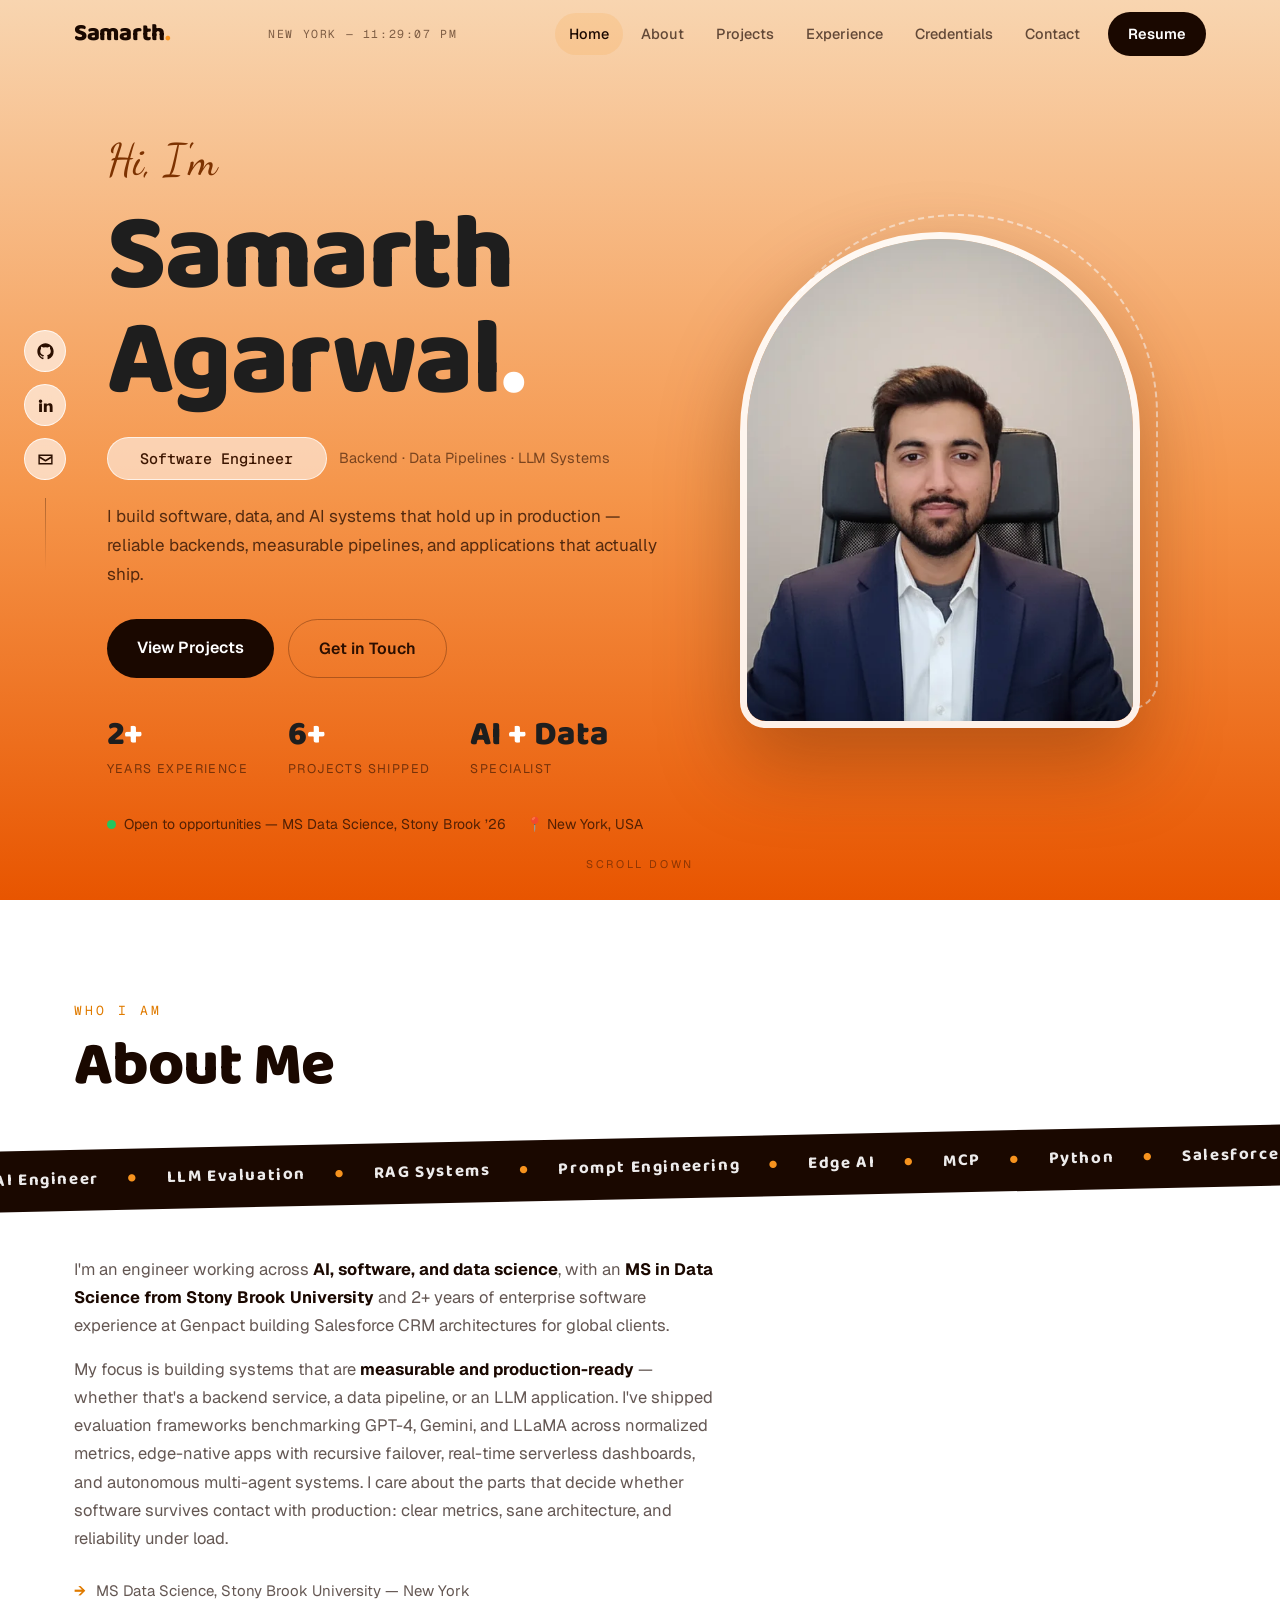
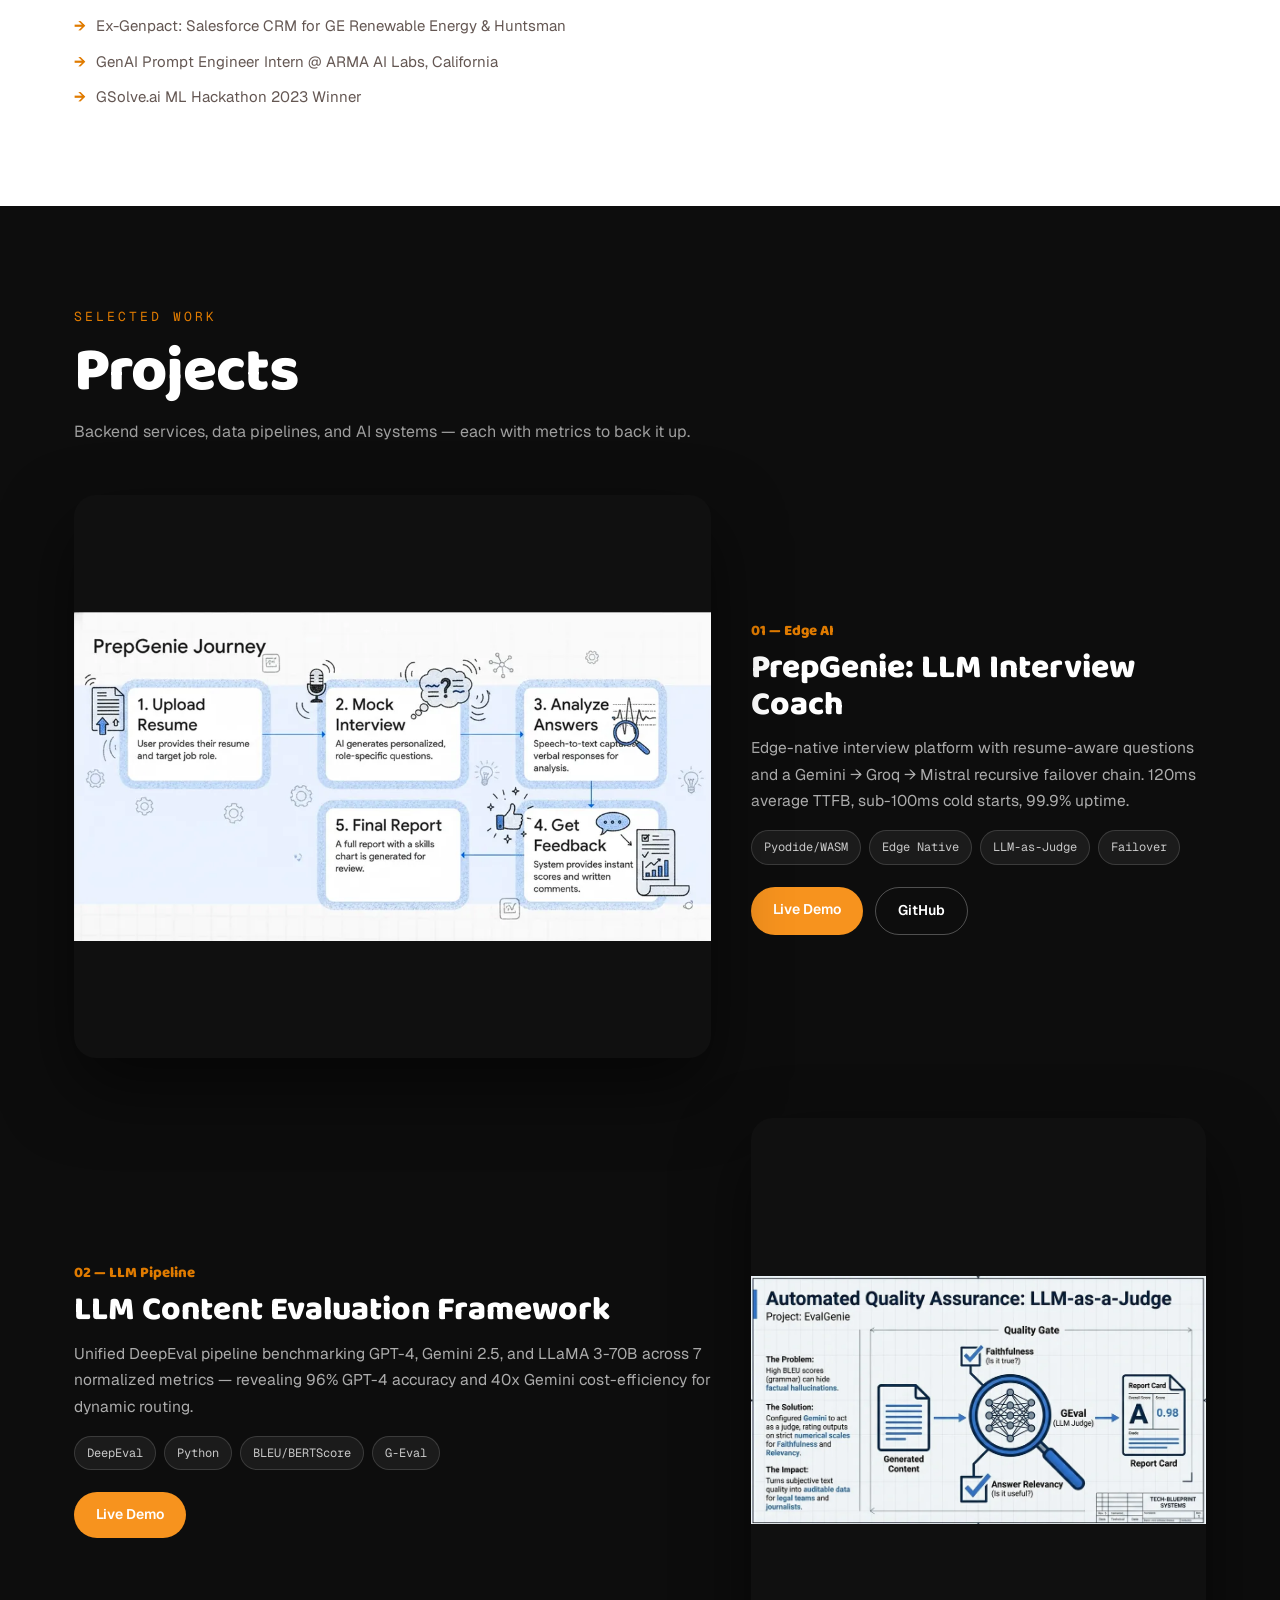
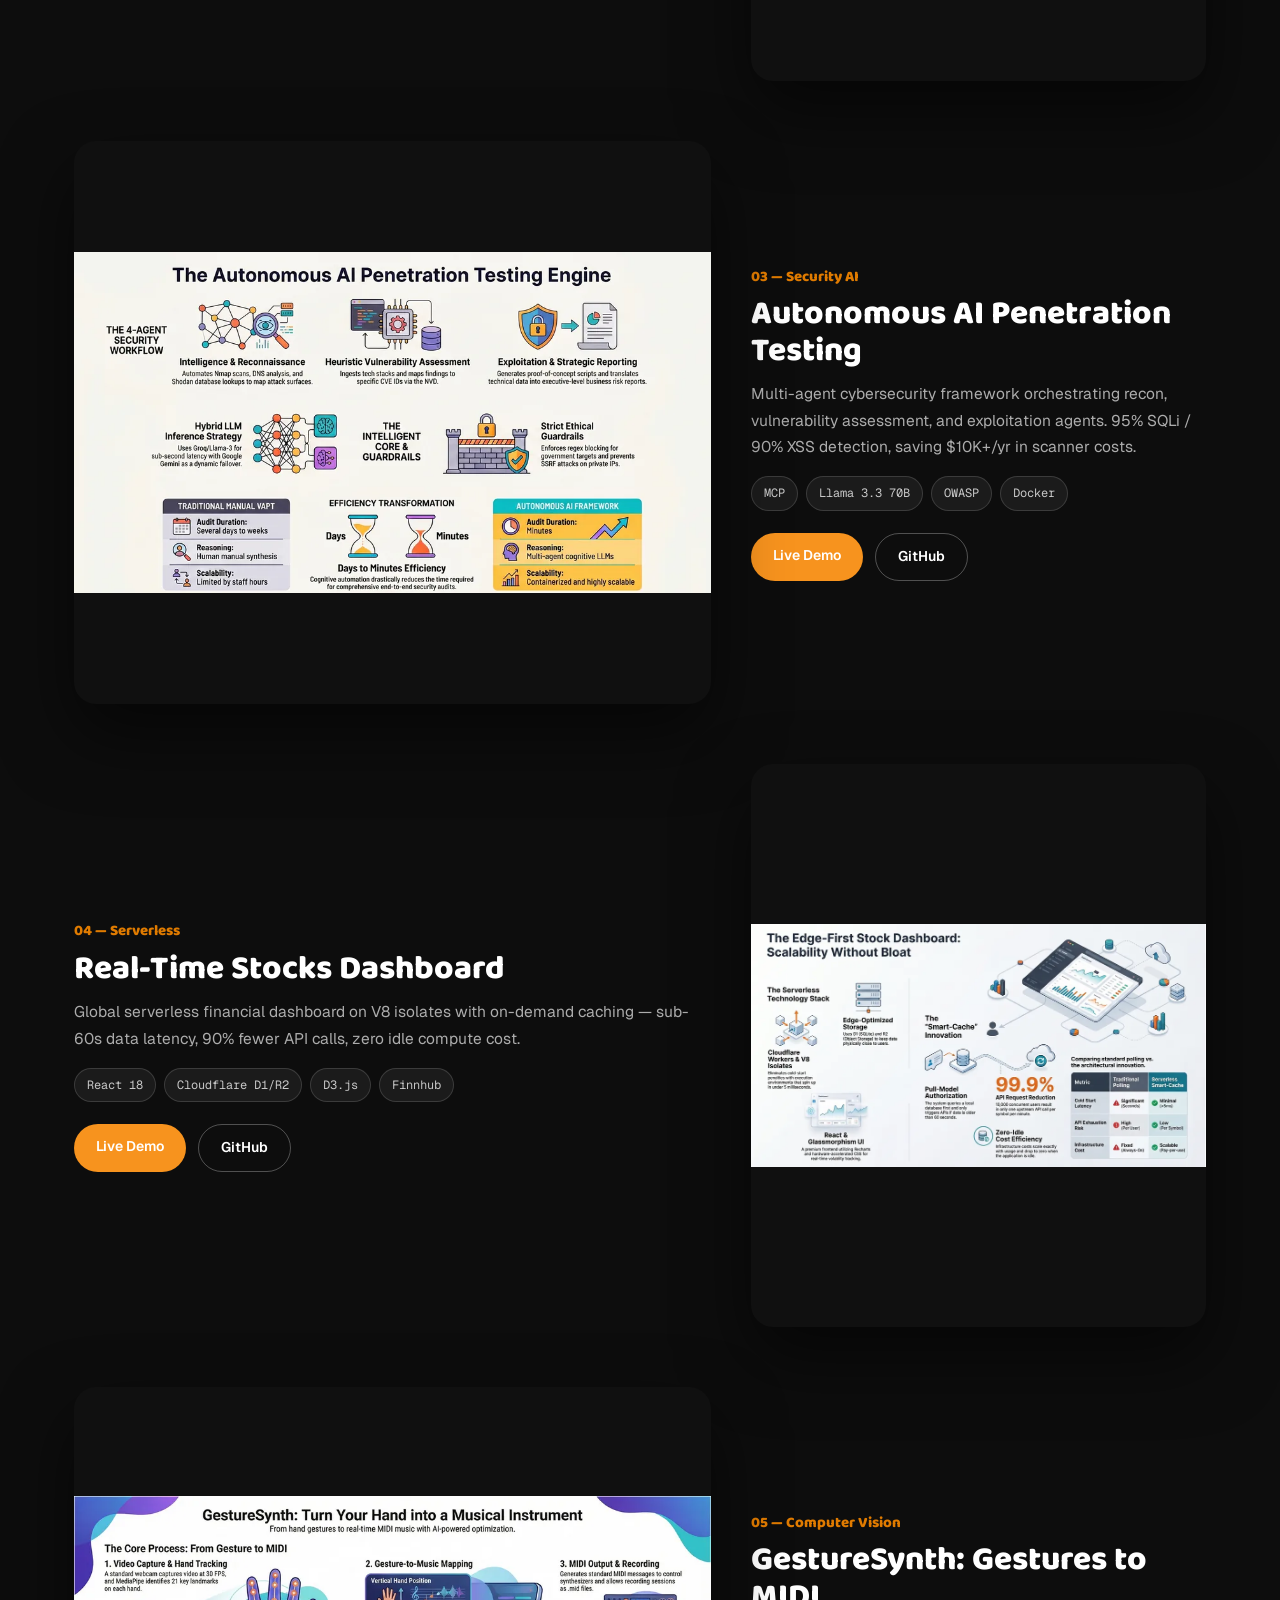
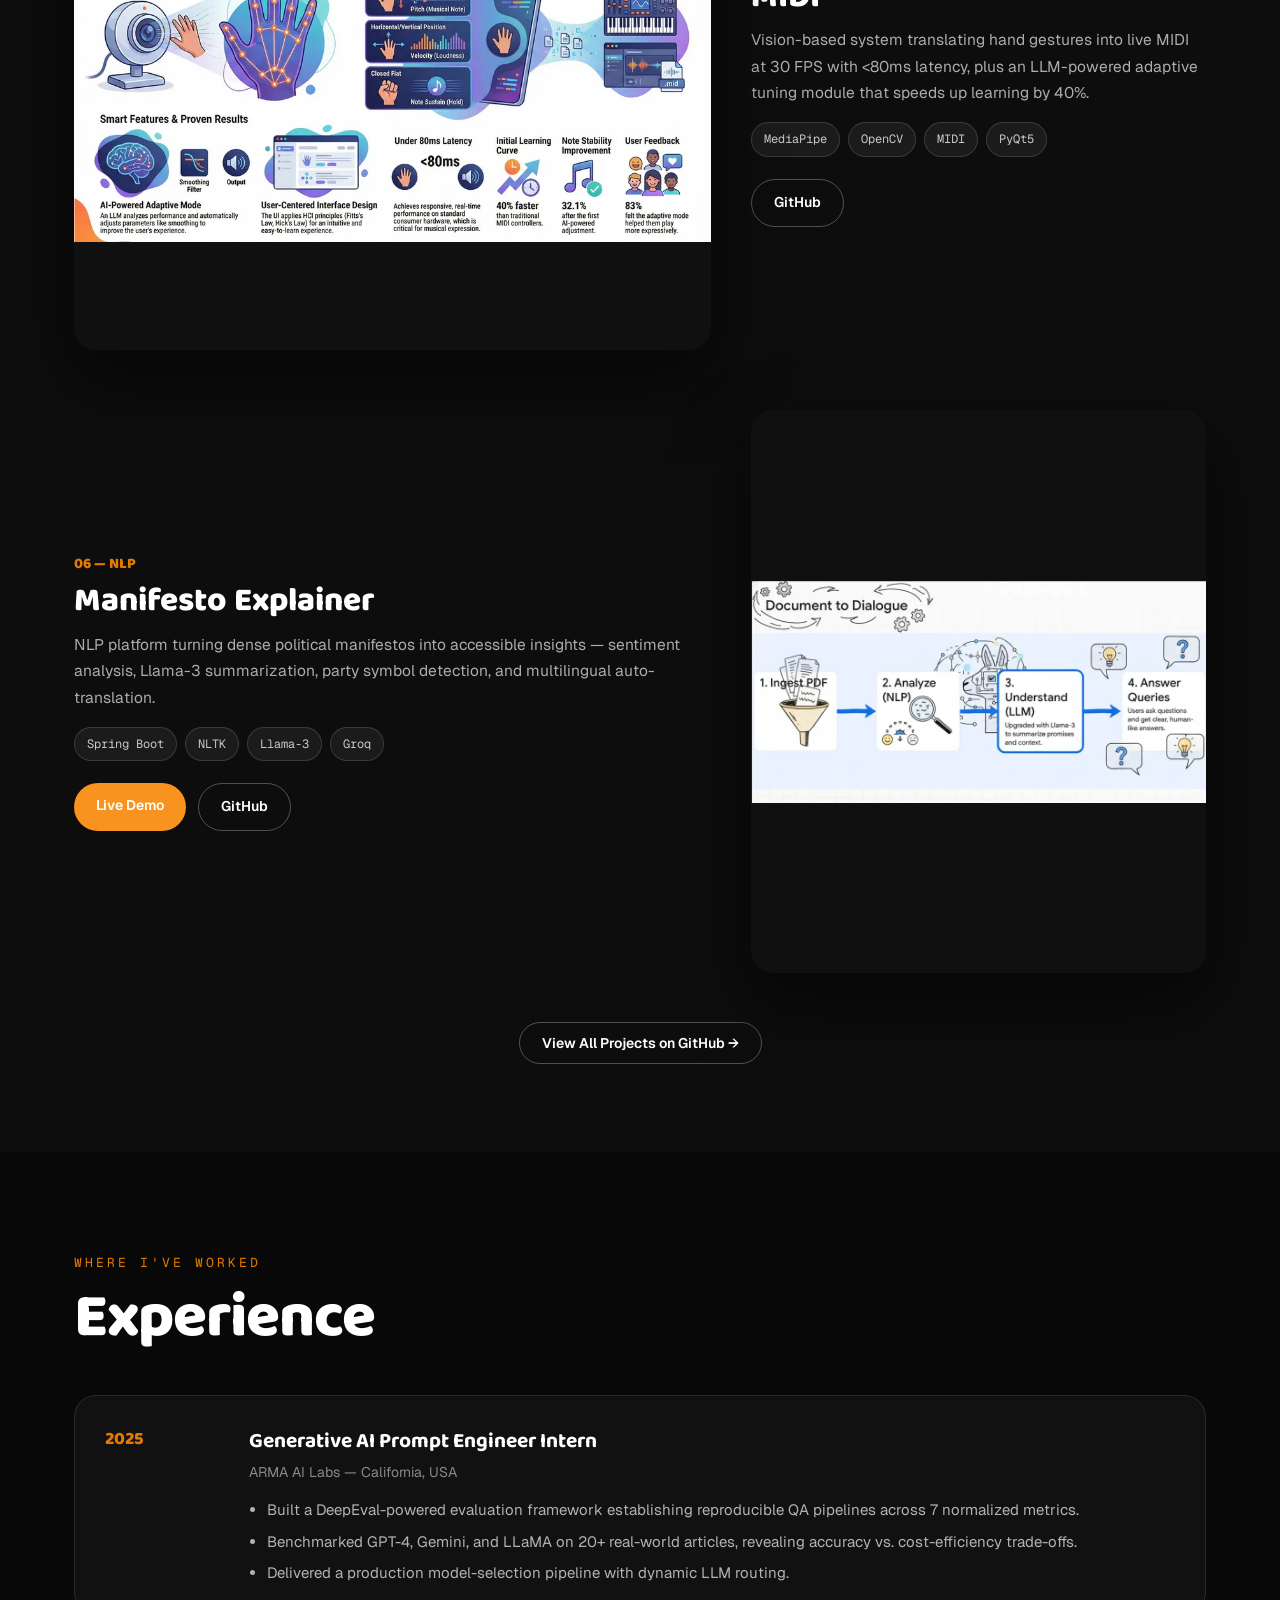
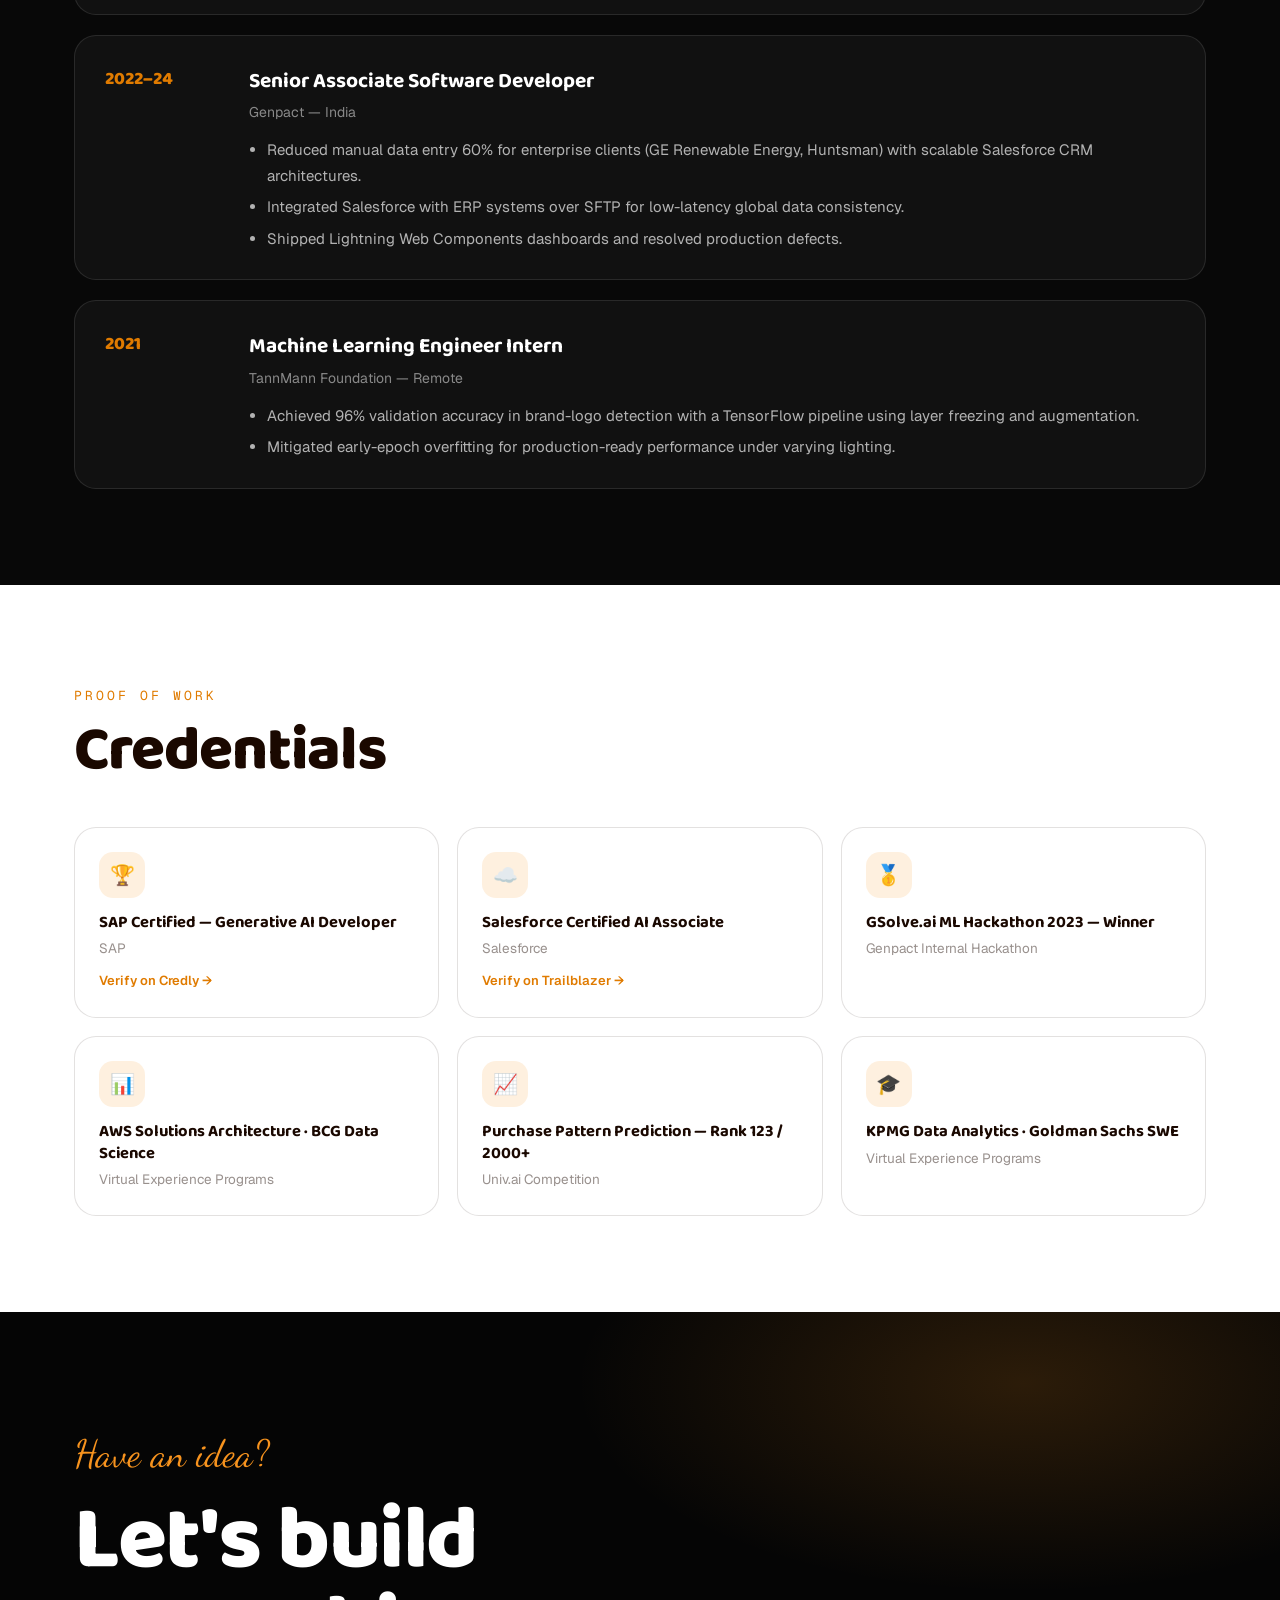
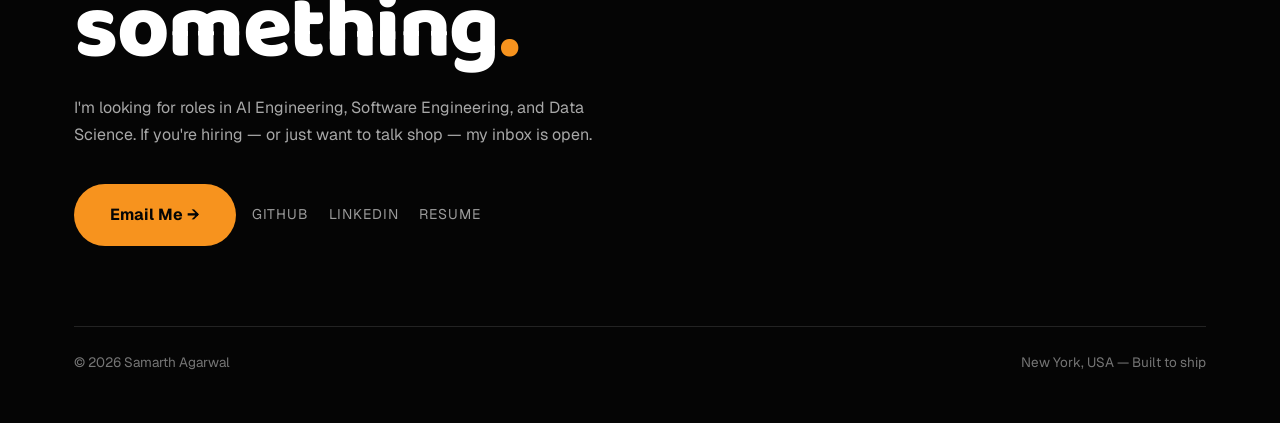
==== index.html @ 0707376e "Update stats and broaden positioning across AI, software and data roles - Years Experience 3+ -> 2+," ====
<!DOCTYPE html>
<html lang="en">
<head>
<meta charset="UTF-8">
<meta name="viewport" content="width=device-width, initial-scale=1.0">
<title>Samarth Agarwal | AI &amp; Software Engineer</title>
<meta name="description" content="Engineer across AI, software, and data science. MS Data Science, Stony Brook University. Building reliable backends, data pipelines, and production LLM systems.">
<meta name="keywords" content="Samarth Agarwal, AI Engineer, Software Engineer, Data Scientist, Machine Learning, Data Science, LLM, Backend, Python">
<meta name="author" content="Samarth Agarwal">
<meta name="robots" content="index, follow">
<meta property="og:title" content="Samarth Agarwal | AI &amp; Software Engineer">
<meta property="og:description" content="Engineer across AI, software, and data science - reliable backends, measurable pipelines, production LLM systems.">
<meta property="og:type" content="website">
<meta property="og:locale" content="en_US">
<meta property="og:url" content="https://samarth70.github.io/">
<meta property="og:image" content="https://samarth70.github.io/images/og-cover.jpg">
<meta name="twitter:card" content="summary_large_image">
<meta name="twitter:title" content="Samarth Agarwal | AI &amp; Software Engineer">
<meta name="twitter:description" content="Engineer across AI, software, and data science - reliable backends, measurable pipelines, production LLM systems.">
<meta name="twitter:image" content="https://samarth70.github.io/images/og-cover.jpg">
<link rel="canonical" href="https://samarth70.github.io/">
<link rel="icon" type="image/svg+xml" href="./favicon.svg">
<link rel="preconnect" href="https://fonts.googleapis.com">
<link rel="preconnect" href="https://fonts.gstatic.com" crossorigin>
<link href="https://fonts.googleapis.com/css2?family=Baloo+2:wght@500;600;700;800&family=Dancing+Script:wght@600;700&family=Geist:wght@400;500;600&family=Geist+Mono:wght@400;500&display=swap" rel="stylesheet">
<style>
:root {
--paper: #ffffff;
--cream: #fdf5ec;
--ink: #1a0800;
--ink-soft: rgba(26, 8, 0, 0.68);
--ink-faint: rgba(26, 8, 0, 0.45);
--accent: #f7931e;
--accent-deep: #e07b00;
--accent-soft: rgba(247, 147, 30, 0.14);
--dark: #050505;
--green: #22c55e;
--line: rgba(26, 8, 0, 0.12);
--radius: 22px;
--max: 1180px;
--display: "Baloo 2", "Trebuchet MS", sans-serif;
--script: "Dancing Script", cursive;
--body: "Geist", "Segoe UI", sans-serif;
--mono: "Geist Mono", ui-monospace, monospace;
}
* { box-sizing: border-box; margin: 0; }
html { scroll-behavior: smooth; overflow-x: hidden; }
body {
background: var(--paper); color: var(--ink);
font-family: var(--body); font-size: 16px; line-height: 1.7;
-webkit-font-smoothing: antialiased; overflow-x: hidden;
}
section[id] { scroll-margin-top: 76px; }
img { max-width: 100%; }
a { color: inherit; }
.container { max-width: var(--max); margin: 0 auto; padding: 0 24px; }

/* ---------- Nav ---------- */
.top-nav {
position: fixed; inset: 0 0 auto 0; z-index: 90;
background: transparent; border-bottom: 1px solid transparent;
transition: background 220ms ease, border-color 200ms ease, box-shadow 200ms ease;
}
.top-nav.scrolled {
background: rgba(255, 255, 255, 0.86);
-webkit-backdrop-filter: blur(14px); backdrop-filter: blur(14px);
border-bottom-color: var(--line); box-shadow: 0 8px 30px rgba(26, 8, 0, 0.06);
}
.nav-clock { font-family: var(--mono); font-size: 11.5px; letter-spacing: 1.6px; color: rgba(45, 16, 0, 0.6); text-transform: uppercase; }
.top-nav.scrolled .nav-clock { color: var(--ink-faint); }
@media (max-width: 1080px) { .nav-clock { display: none; } }
.top-nav-inner { max-width: var(--max); margin: 0 auto; padding: 0 24px; height: 68px; display: flex; align-items: center; justify-content: space-between; gap: 16px; }
.brand { font-family: var(--display); font-weight: 800; font-size: 24px; text-decoration: none; letter-spacing: -0.3px; }
.brand span { color: var(--accent); }
.nav-menu { display: flex; align-items: center; gap: 4px; }
.nav-link {
text-decoration: none; color: var(--ink-soft); font-size: 14.5px; font-weight: 500;
padding: 9px 14px; border-radius: 999px; transition: color 160ms ease, background 160ms ease;
}
.nav-link:hover { color: var(--ink); background: var(--accent-soft); }
.nav-link.active { color: var(--ink); background: var(--accent-soft); }
.nav-resume {
text-decoration: none; font-weight: 600; font-size: 14.5px; color: #fff;
background: var(--ink); padding: 10px 20px; border-radius: 999px; margin-left: 10px;
transition: background 160ms ease, transform 160ms ease;
}
.nav-resume:hover { background: var(--accent-deep); transform: translateY(-1px); }
.nav-toggle { display: none; }

/* ---------- Hero ---------- */
.hero { position: relative; min-height: 100vh; display: grid; align-items: center; padding: 116px 0 56px; overflow: hidden;
background: linear-gradient(180deg, #f8d5b0 0%, #f5954a 55%, #e85500 100%);
color: #1e1e1e;
}
.hero-grid { display: grid; grid-template-columns: minmax(0, 6fr) minmax(0, 5fr); gap: 40px; align-items: center; }
.hero-hi { font-family: var(--script); font-size: clamp(28px, 3.6vw, 44px); color: #7d3200; }
.hero-name {
font-family: var(--display); font-weight: 800;
font-size: clamp(56px, 8.4vw, 108px); line-height: 0.98; letter-spacing: -1.5px; margin-top: 6px;
}
.hero-name .accent { color: #ffffff; }
.hero-roles { margin-top: 22px; display: flex; align-items: center; gap: 12px; flex-wrap: wrap; }
.role-swap {
font-family: var(--mono); font-size: 15px; font-weight: 500; color: #3d1600;
background: rgba(255, 255, 255, 0.55); border: 1px solid rgba(255, 255, 255, 0.7);
padding: 8px 16px; border-radius: 999px; min-width: 220px; text-align: center; transition: opacity 300ms ease;
}
.role-static { color: rgba(45, 16, 0, 0.62); font-size: 14.5px; }
.hero-tagline { margin-top: 22px; max-width: 560px; color: rgba(40, 14, 0, 0.78); font-size: 17px; }
.hero-ctas { margin-top: 30px; display: flex; gap: 14px; flex-wrap: wrap; }
.btn-solid {
text-decoration: none; font-weight: 600; color: #fff; background: var(--ink);
padding: 15px 30px; border-radius: 999px; transition: background 180ms ease, transform 180ms ease;
}
.btn-solid:hover { background: var(--accent-deep); transform: translateY(-2px); }
.btn-ghost {
text-decoration: none; font-weight: 600; color: #2b0f00;
padding: 15px 30px; border-radius: 999px; border: 1.5px solid rgba(60, 22, 0, 0.35);
transition: border-color 180ms ease, background 180ms ease, transform 180ms ease;
}
.btn-ghost:hover { border-color: #2b0f00; background: rgba(255,255,255,0.35); transform: translateY(-2px); }
.hero-stats { margin-top: 40px; display: flex; gap: 40px; flex-wrap: wrap; }
.stat-value { font-family: var(--display); font-weight: 800; font-size: 34px; line-height: 1; }
.stat-value em { color: #ffffff; font-style: normal; }
.stat-label { margin-top: 6px; color: rgba(45, 16, 0, 0.62); font-size: 12.5px; letter-spacing: 1.4px; text-transform: uppercase; }
.hero-badges { margin-top: 34px; display: flex; gap: 20px; flex-wrap: wrap; color: rgba(40, 14, 0, 0.78); font-size: 14px; align-items: center; }
.pulse-dot { display: inline-block; width: 9px; height: 9px; border-radius: 50%; background: var(--green); margin-right: 8px; box-shadow: 0 0 0 0 rgba(34, 197, 94, 0.5); animation: pulse 2s infinite; }
@keyframes pulse { 70% { box-shadow: 0 0 0 9px rgba(34, 197, 94, 0); } 100% { box-shadow: 0 0 0 0 rgba(34, 197, 94, 0); } }
.hero-photo { position: relative; justify-self: center; width: 100%; max-width: 400px; }
.hero-photo::before {
content: ''; position: absolute; inset: -18px -18px 18px 18px;
border-radius: 210px 210px 30px 30px; border: 2px dashed rgba(255,255,255,0.55);
}
.hero-photo img {
position: relative; display: block; width: 100%; height: auto;
border-radius: 200px 200px 26px 26px;
border: 7px solid rgba(255, 255, 255, 0.9);
box-shadow: 0 34px 80px rgba(90, 34, 0, 0.36);
}
@media (prefers-reduced-motion: no-preference) {
.hero-photo { animation: avFloat 7s ease-in-out infinite; }
}
@keyframes avFloat { 50% { transform: translateY(-12px); } }

/* ---------- Dark sections ---------- */
.section-dark { background: #0d0d0d; color: rgba(255,255,255,0.92); }
.section-dark.section-darker { background: #080808; }
.section-dark .section-title { color: #fff; }
.section-dark .section-sub { color: rgba(255,255,255,0.60); }
.section-dark .project-title { color: #fff; }
.section-dark .project-desc { color: rgba(255,255,255,0.66); }
.section-dark .project-chips span { background: rgba(255,255,255,0.06); border-color: rgba(255,255,255,0.14); color: rgba(255,255,255,0.76); }
.section-dark .link-pill.ghost { color: #fff; border-color: rgba(255,255,255,0.28); }
.section-dark .link-pill.ghost:hover { background: rgba(255,255,255,0.10); border-color: var(--accent); }
.section-dark .project-visual { box-shadow: 0 30px 70px rgba(0,0,0,0.55); }
.section-dark .xp-card { background: rgba(255,255,255,0.04); border-color: rgba(255,255,255,0.10); }
.section-dark .xp-card:hover { box-shadow: 0 18px 50px rgba(0,0,0,0.5); }
.section-dark .xp-role { color: #fff; }
.section-dark .xp-org { color: rgba(255,255,255,0.50); }
.section-dark .xp-points { color: rgba(255,255,255,0.68); }

/* ---------- Video Intro (activates when media/intro.mp4 exists) ---------- */
.video-intro { display: none; position: relative; height: 100vh; min-height: 520px; background: #000; overflow: hidden; }
.video-intro.ready { display: block; }
.video-intro video { position: absolute; inset: 0; width: 100%; height: 100%; object-fit: cover; }
.vi-overlay {
position: relative; z-index: 2; height: 100%; display: flex; flex-direction: column; justify-content: center;
padding: 0 7vw; color: #fff;
background: linear-gradient(100deg, rgba(0,0,0,0.52), rgba(0,0,0,0.14) 60%, rgba(0,0,0,0));
}
.vi-kicker { font-family: var(--mono); font-size: 12px; letter-spacing: 4px; color: var(--accent); }
.vi-name { font-family: var(--display); font-weight: 800; font-size: clamp(46px, 8vw, 108px); line-height: 0.98; letter-spacing: -1.5px; margin-top: 12px; }
.vi-role { font-family: var(--mono); font-size: 12.5px; letter-spacing: 2.4px; color: rgba(255,255,255,0.78); margin-top: 18px; text-transform: uppercase; }
.vi-sound {
margin-top: 30px; align-self: flex-start; cursor: pointer;
font-family: var(--mono); font-size: 12px; letter-spacing: 2px; text-transform: uppercase;
color: #fff; background: transparent; border: 1.5px solid rgba(255,255,255,0.45);
padding: 12px 24px; border-radius: 999px; transition: background 180ms ease, border-color 180ms ease;
}
.vi-sound:hover { background: rgba(255,255,255,0.12); border-color: var(--accent); }
.vi-scroll { position: absolute; bottom: 26px; left: 50%; transform: translateX(-50%); z-index: 2;
font-family: var(--mono); font-size: 11px; letter-spacing: 3px; color: rgba(255,255,255,0.6); animation: bob 2.2s ease-in-out infinite; }
body.has-intro .top-nav, body.has-intro .social-rail { transition: opacity 300ms ease; }
.social-rail {
position: fixed; left: 24px; top: 50%; transform: translateY(-50%); z-index: 60;
display: grid; gap: 12px; justify-items: center;
}
.social-rail a {
width: 42px; height: 42px; border-radius: 50%; display: grid; place-items: center;
color: #2b0f00; text-decoration: none;
background: rgba(255, 255, 255, 0.62); border: 1px solid rgba(255, 255, 255, 0.8);
-webkit-backdrop-filter: blur(6px); backdrop-filter: blur(6px);
transition: background 180ms ease, transform 180ms ease, color 180ms ease;
}
.social-rail a:hover { background: #fff; color: var(--accent-deep); transform: translateY(-2px); }
.social-rail svg { width: 17px; height: 17px; fill: currentColor; display: block; }
.social-rail::after {
content: ''; width: 1px; height: 72px; margin-top: 6px;
background: linear-gradient(180deg, rgba(43, 15, 0, 0.35), transparent);
}
.scroll-hint {
position: absolute; bottom: 26px; left: 50%; transform: translateX(-50%);
color: var(--ink-faint); font-size: 11px; letter-spacing: 2.6px; text-transform: uppercase;
animation: bob 2.2s ease-in-out infinite;
}
@keyframes bob { 50% { transform: translateX(-50%) translateY(7px); } }

/* ---------- Marquee ---------- */
.marquee-band { background: var(--ink); color: rgba(255,255,255,0.92); overflow: hidden; padding: 16px 0; transform: rotate(-1.2deg); margin: 40px -20px; }
.marquee-track { display: flex; gap: 0; white-space: nowrap; animation: marquee 30s linear infinite; width: max-content; }
.marquee-track span { font-family: var(--display); font-weight: 700; font-size: 17px; letter-spacing: 1.6px; padding: 0 14px; }
.marquee-track .dot-sep { color: var(--accent); }
@keyframes marquee { to { transform: translateX(-50%); } }

/* ---------- Sections ---------- */
.section { padding: 96px 0; }
.kicker { font-family: var(--mono); color: var(--accent-deep); font-size: 13px; letter-spacing: 3px; text-transform: uppercase; }
.section-title { font-family: var(--display); font-weight: 800; font-size: clamp(38px, 5vw, 62px); letter-spacing: -1px; line-height: 1.05; margin-top: 10px; }
.section-sub { margin-top: 14px; max-width: 640px; color: var(--ink-soft); }

/* ---------- About ---------- */
#about { background: var(--paper); }
.about-grid { display: grid; grid-template-columns: minmax(0, 3fr) minmax(0, 2fr); gap: 54px; align-items: start; margin-top: 40px; }
.about-copy p { font-size: 17px; }
.about-copy p { color: var(--ink-soft); margin-top: 16px; font-size: 16.5px; }
.about-copy strong { color: var(--ink); }
.about-photo-wrap { position: relative; justify-self: center; }
.about-photo {
width: 100%; max-width: 320px; border-radius: 28px; display: block;
box-shadow: 0 24px 60px rgba(26, 8, 0, 0.18); transform: rotate(2deg);
transition: transform 300ms ease;
}
.about-photo-wrap:hover .about-photo { transform: rotate(0deg) scale(1.02); }
.about-photo-wrap::before {
content: ''; position: absolute; inset: 14px -14px -14px 14px;
border-radius: 28px; background: var(--accent); opacity: 0.9; z-index: -1; transform: rotate(-2deg);
}
.about-facts { margin-top: 26px; display: grid; gap: 10px; }
.fact { display: flex; gap: 10px; align-items: baseline; color: var(--ink-soft); font-size: 15px; }
.fact::before { content: '→'; color: var(--accent-deep); font-weight: 700; }

/* ---------- Projects ---------- */
.project-list { margin-top: 50px; display: grid; gap: 60px; }
.project {
display: grid; grid-template-columns: minmax(0, 7fr) minmax(0, 5fr); gap: 40px; align-items: center;
}
.project:nth-child(even) .project-visual { order: 2; }
.project-visual { position: relative; border-radius: var(--radius); overflow: hidden; background: #101010; box-shadow: 0 28px 70px rgba(26, 8, 0, 0.20); }
.project-visual img { display: block; width: 100%; aspect-ratio: 16/9; object-fit: contain; transition: transform 500ms cubic-bezier(.16,.84,.2,1); }
.project:hover .project-visual img { transform: scale(1.04); }
.project-num { font-family: var(--display); font-weight: 800; font-size: 15px; color: var(--accent-deep); }
.project-title { font-family: var(--display); font-weight: 800; font-size: clamp(24px, 2.6vw, 34px); line-height: 1.1; margin-top: 6px; }
.project-desc { margin-top: 12px; color: var(--ink-soft); font-size: 15.5px; }
.project-chips { margin-top: 16px; display: flex; flex-wrap: wrap; gap: 8px; }
.project-chips span {
font-family: var(--mono); font-size: 12px; color: var(--ink-soft);
border: 1px solid var(--line); background: #fff; padding: 6px 12px; border-radius: 999px;
}
.project-links { margin-top: 22px; display: flex; gap: 12px; flex-wrap: wrap; }
.link-pill {
text-decoration: none; font-weight: 600; font-size: 14px; color: #fff; background: var(--accent);
padding: 11px 22px; border-radius: 999px; transition: background 160ms ease, transform 160ms ease;
}
.link-pill:hover { background: var(--accent-deep); transform: translateY(-2px); }
.link-pill.ghost { color: var(--ink); background: transparent; border: 1.5px solid var(--line); }
.link-pill.ghost:hover { background: var(--accent-soft); border-color: var(--accent); }
.more-projects { margin-top: 56px; text-align: center; }

/* ---------- Experience ---------- */
#experience.section-darker { background: #080808; }
.xp-list { margin-top: 44px; display: grid; gap: 20px; }
.xp-card {
background: #fff; border: 1px solid var(--line); border-radius: var(--radius);
padding: 28px 30px; display: grid; grid-template-columns: 120px 1fr; gap: 24px;
transition: transform 200ms ease, box-shadow 200ms ease;
}
.xp-card:hover { transform: translateY(-3px); box-shadow: 0 18px 50px rgba(26, 8, 0, 0.10); }
.xp-year { font-family: var(--display); font-weight: 800; color: var(--accent-deep); font-size: 18px; }
.xp-role { font-family: var(--display); font-weight: 700; font-size: 21px; }
.xp-org { color: var(--ink-faint); font-size: 14px; margin-top: 2px; }
.xp-points { margin: 12px 0 0; padding-left: 18px; color: var(--ink-soft); font-size: 15px; display: grid; gap: 6px; }

/* ---------- Credentials ---------- */
.cred-grid { margin-top: 44px; display: grid; grid-template-columns: repeat(3, minmax(0, 1fr)); gap: 18px; }
.cred-card {
background: #fff; border: 1px solid var(--line); border-radius: var(--radius); padding: 24px;
text-decoration: none; display: block; transition: transform 200ms ease, box-shadow 200ms ease, border-color 200ms ease;
}
a.cred-card:hover { transform: translateY(-4px); box-shadow: 0 18px 44px rgba(26, 8, 0, 0.12); border-color: var(--accent); }
.cred-icon { width: 46px; height: 46px; border-radius: 14px; background: var(--accent-soft); display: grid; place-items: center; font-size: 20px; }
.cred-name { font-family: var(--display); font-weight: 700; font-size: 16.5px; margin-top: 14px; line-height: 1.3; }
.cred-org { color: var(--ink-faint); font-size: 13.5px; margin-top: 4px; }
.cred-verify { display: inline-block; margin-top: 10px; font-size: 13px; font-weight: 600; color: var(--accent-deep); }

/* ---------- Contact / Footer ---------- */
.footer-cta { background: var(--dark); color: #fff; padding: 110px 0 50px; position: relative; overflow: hidden; }
.footer-cta::before {
content: ''; position: absolute; inset: 0; pointer-events: none;
background: radial-gradient(50% 42% at 80% 10%, rgba(247, 147, 30, 0.16), transparent 70%);
}
.footer-kicker { font-family: var(--script); font-size: clamp(26px, 3vw, 38px); color: var(--accent); }
.footer-title { font-family: var(--display); font-weight: 800; font-size: clamp(44px, 7vw, 92px); line-height: 1; letter-spacing: -1.5px; margin-top: 10px; }
.footer-sub { margin-top: 18px; color: rgba(255,255,255,0.65); max-width: 520px; }
.footer-actions { margin-top: 36px; display: flex; gap: 16px; flex-wrap: wrap; align-items: center; }
.email-pill {
text-decoration: none; font-weight: 700; font-size: 16px; color: var(--dark); background: var(--accent);
padding: 17px 36px; border-radius: 999px; transition: transform 180ms ease, background 180ms ease;
}
.email-pill:hover { transform: translateY(-2px) scale(1.02); background: #ffa53f; }
.footer-social { display: flex; gap: 20px; }
.footer-social a { color: rgba(255,255,255,0.6); text-decoration: none; font-size: 14px; letter-spacing: 1px; text-transform: uppercase; transition: color 160ms ease; }
.footer-social a:hover { color: var(--accent); }
.footer-base { margin-top: 80px; padding-top: 24px; border-top: 1px solid rgba(255,255,255,0.12); display: flex; justify-content: space-between; gap: 12px; flex-wrap: wrap; color: rgba(255,255,255,0.45); font-size: 13.5px; position: relative; }

/* ---------- Reveal ---------- */
@media (prefers-reduced-motion: no-preference) {
.sr { opacity: 0; transform: translateY(22px); }
.sr.sr-in { opacity: 1; transform: none; transition: opacity 700ms ease, transform 700ms cubic-bezier(.16,.84,.2,1); transition-delay: var(--sr-delay, 0ms); }
}
@media (prefers-reduced-motion: reduce) {
.marquee-track, .pulse-dot, .scroll-hint { animation: none; }
}

/* ---------- Responsive ---------- */
@media (max-width: 1180px) { .social-rail { display: none; } }
@media (max-width: 900px) {
.hero-grid { grid-template-columns: 1fr; gap: 36px; }
.hero-photo { max-width: 300px; }
.about-grid { grid-template-columns: 1fr; gap: 44px; }

.project, .project:nth-child(even) { grid-template-columns: 1fr; gap: 22px; }
.project:nth-child(even) .project-visual { order: 0; }
.cred-grid { grid-template-columns: repeat(2, minmax(0, 1fr)); }
.xp-card { grid-template-columns: 1fr; gap: 8px; }
}
@media (max-width: 768px) {
.nav-toggle {
display: grid; gap: 5px; place-content: center; width: 44px; height: 44px;
background: #fff; border: 1px solid var(--line); border-radius: 14px; cursor: pointer; padding: 0;
}
.nav-toggle span { width: 18px; height: 2px; background: var(--ink); border-radius: 2px; transition: transform 200ms ease, opacity 200ms ease; }
.nav-toggle[aria-expanded="true"] span:nth-child(1) { transform: translateY(7px) rotate(45deg); }
.nav-toggle[aria-expanded="true"] span:nth-child(2) { opacity: 0; }
.nav-toggle[aria-expanded="true"] span:nth-child(3) { transform: translateY(-7px) rotate(-45deg); }
.nav-menu {
position: fixed; top: 68px; left: 0; right: 0; z-index: 89;
flex-direction: column; align-items: stretch; padding: 14px 18px 20px; gap: 6px;
background: rgba(255,255,255,0.97); -webkit-backdrop-filter: blur(16px); backdrop-filter: blur(16px);
border-bottom: 1px solid var(--line); box-shadow: 0 24px 40px rgba(26,8,0,0.08);
transform: translateY(-10px); opacity: 0; visibility: hidden; pointer-events: none;
transition: transform 220ms ease, opacity 220ms ease, visibility 220ms ease;
}
.nav-menu.open { transform: none; opacity: 1; visibility: visible; pointer-events: auto; }
.nav-link { padding: 14px; font-size: 15px; border-radius: 14px; }
.nav-resume { margin: 8px 0 0; text-align: center; padding: 14px; }
}
@media (max-width: 640px) {
.section { padding: 72px 0; }
.hero { padding-top: 104px; }
.hero-stats { gap: 24px; }
.cred-grid { grid-template-columns: 1fr; }
.xp-card { padding: 22px; }
.footer-cta { padding-top: 80px; }
}
</style>
</head>
<body>

<section class="video-intro" id="videoIntro" aria-label="Video introduction">
<video id="introVideo" src="./media/intro.mp4" muted autoplay loop playsinline preload="metadata" aria-label="Introduction video"></video>
<div class="vi-overlay">
<span class="vi-kicker">PORTFOLIO 2026</span>
<h2 class="vi-name">Samarth<br>Agarwal</h2>
<p class="vi-role">AI Engineer &middot; LLM Evaluation &middot; Edge Systems</p>
<button class="vi-sound" id="viSound" type="button">Tap for sound</button>
</div>
<span class="vi-scroll" aria-hidden="true">SCROLL</span>
</section>

<header class="top-nav" id="topNav">
<div class="top-nav-inner">
<a href="#home" class="brand">Samarth<span>.</span></a>
<span class="nav-clock" id="navClock" aria-hidden="true"></span>
<button class="nav-toggle" id="navToggle" type="button" aria-label="Toggle navigation menu" aria-expanded="false" aria-controls="navMenu">
<span></span><span></span><span></span>
</button>
<nav class="nav-menu" id="navMenu" aria-label="Primary navigation">
<a href="#home" data-section="home" class="nav-link active">Home</a>
<a href="#about" data-section="about" class="nav-link">About</a>
<a href="#projects" data-section="projects" class="nav-link">Projects</a>
<a href="#experience" data-section="experience" class="nav-link">Experience</a>
<a href="#credentials" data-section="credentials" class="nav-link">Credentials</a>
<a href="#contact" data-section="contact" class="nav-link">Contact</a>
<a href="Sam-Agarwal-Resume.pdf" target="_blank" rel="noopener" class="nav-resume">Resume</a>
</nav>
</div>
</header>

<aside class="social-rail" aria-label="Social links">
<a href="https://github.com/samarth70" target="_blank" rel="noopener noreferrer" title="GitHub" aria-label="GitHub">
<svg viewBox="0 0 24 24" aria-hidden="true"><path d="M12 .5C5.73.5.5 5.73.5 12c0 5.08 3.29 9.39 7.86 10.91.58.11.79-.25.79-.56 0-.28-.01-1.02-.02-2-3.2.7-3.88-1.54-3.88-1.54-.52-1.33-1.28-1.68-1.28-1.68-1.05-.72.08-.7.08-.7 1.16.08 1.77 1.19 1.77 1.19 1.03 1.77 2.7 1.26 3.36.96.1-.75.4-1.26.73-1.55-2.55-.29-5.23-1.28-5.23-5.7 0-1.26.45-2.29 1.19-3.1-.12-.29-.52-1.46.11-3.05 0 0 .97-.31 3.18 1.18a11 11 0 0 1 5.79 0c2.2-1.49 3.17-1.18 3.17-1.18.63 1.59.23 2.76.11 3.05.74.81 1.19 1.84 1.19 3.1 0 4.43-2.69 5.41-5.25 5.69.41.36.78 1.06.78 2.14 0 1.55-.01 2.8-.01 3.18 0 .31.21.68.8.56A11.51 11.51 0 0 0 23.5 12C23.5 5.73 18.27.5 12 .5z"/></svg>
</a>
<a href="https://www.linkedin.com/in/-samarth-agarwal" target="_blank" rel="noopener noreferrer" title="LinkedIn" aria-label="LinkedIn">
<svg viewBox="0 0 24 24" aria-hidden="true"><path d="M4.98 3.5a2.5 2.5 0 1 1 0 5 2.5 2.5 0 0 1 0-5zM3 9h4v12H3V9zm7 0h3.8v1.7h.05c.53-1 1.83-2.05 3.77-2.05C21.4 8.65 22 11 22 14.2V21h-4v-6c0-1.43-.03-3.27-2-3.27-2 0-2.3 1.56-2.3 3.17V21h-4V9z"/></svg>
</a>
<a href="mailto:samarth.agarwal@stonybrook.edu" title="Email" aria-label="Email">
<svg viewBox="0 0 24 24" aria-hidden="true"><path d="M2 5h20v14H2V5zm2 2v.4l8 5 8-5V7H4zm16 3.15-7.42 4.63a1 1 0 0 1-1.16 0L4 10.15V17h16v-6.85z"/></svg>
</a>
</aside>

<section id="home" class="hero">
<div class="container">
<div class="hero-grid">
<div>
<div class="hero-hi">Hi, I'm</div>
<h1 class="hero-name">Samarth<br>Agarwal<span class="accent">.</span></h1>
<div class="hero-roles">
<span class="role-swap" id="roleSwap">AI Engineer</span>
<span class="role-static">Backend &middot; Data Pipelines &middot; LLM Systems</span>
</div>
<p class="hero-tagline">I build software, data, and AI systems that hold up in production &mdash; reliable backends, measurable pipelines, and applications that actually ship.</p>
<div class="hero-ctas">
<a href="#projects" class="btn-solid">View Projects</a>
<a href="#contact" class="btn-ghost">Get in Touch</a>
</div>
<div class="hero-stats">
<div><div class="stat-value">2<em>+</em></div><div class="stat-label">Years Experience</div></div>
<div><div class="stat-value">6<em>+</em></div><div class="stat-label">Projects Shipped</div></div>
<div><div class="stat-value">AI <em>+</em> Data</div><div class="stat-label">Specialist</div></div>
</div>
<div class="hero-badges">
<span><span class="pulse-dot" aria-hidden="true"></span>Open to opportunities &mdash; MS Data Science, Stony Brook &rsquo;26</span>
<span>&#128205; New York, USA</span>
</div>
</div>
<div class="hero-photo">
<img src="./images/samarth.webp?v=2" alt="Samarth Agarwal" width="560" height="700" fetchpriority="high">
</div>
</div>
</div>
<div class="scroll-hint" aria-hidden="true">Scroll Down</div>
</section>

<section id="about" class="section">
<div class="container">
<span class="kicker">Who I Am</span>
<h2 class="section-title">About Me</h2>
</div>
<div class="marquee-band" aria-hidden="true">
<div class="marquee-track" id="marqueeTrack">
<span>AI Engineer</span><span class="dot-sep">&#9679;</span><span>LLM Evaluation</span><span class="dot-sep">&#9679;</span><span>RAG Systems</span><span class="dot-sep">&#9679;</span><span>Prompt Engineering</span><span class="dot-sep">&#9679;</span><span>Edge AI</span><span class="dot-sep">&#9679;</span><span>MCP</span><span class="dot-sep">&#9679;</span><span>Python</span><span class="dot-sep">&#9679;</span><span>Salesforce</span><span class="dot-sep">&#9679;</span><span>Spring Boot</span><span class="dot-sep">&#9679;</span><span>Data Science</span><span class="dot-sep">&#9679;</span><span>Computer Vision</span><span class="dot-sep">&#9679;</span><span>DeepEval</span><span class="dot-sep">&#9679;</span>
</div>
</div>
<div class="container">
<div class="about-grid">
<div class="about-copy">
<p>I'm an engineer working across <strong>AI, software, and data science</strong>, with an <strong>MS in Data Science from Stony Brook University</strong> and 2+ years of enterprise software experience at Genpact building Salesforce CRM architectures for global clients.</p>
<p>My focus is building systems that are <strong>measurable and production-ready</strong> &mdash; whether that's a backend service, a data pipeline, or an LLM application. I've shipped evaluation frameworks benchmarking GPT-4, Gemini, and LLaMA across normalized metrics, edge-native apps with recursive failover, real-time serverless dashboards, and autonomous multi-agent systems. I care about the parts that decide whether software survives contact with production: clear metrics, sane architecture, and reliability under load.</p>
<div class="about-facts">
<div class="fact">MS Data Science, Stony Brook University &mdash; New York</div>
<div class="fact">Ex-Genpact: Salesforce CRM for GE Renewable Energy &amp; Huntsman</div>
<div class="fact">GenAI Prompt Engineer Intern @ ARMA AI Labs, California</div>
<div class="fact">GSolve.ai ML Hackathon 2023 Winner</div>
</div>
</div>
</div>
</div>
</section>

<section id="projects" class="section section-dark">
<div class="container">
<span class="kicker">Selected Work</span>
<h2 class="section-title">Projects</h2>
<p class="section-sub">Backend services, data pipelines, and AI systems &mdash; each with metrics to back it up.</p>
<div class="project-list">

<article class="project">
<div class="project-visual"><img src="./images/PrepGenie.webp" alt="PrepGenie interview coach interface" loading="lazy" width="1000" height="563"></div>
<div>
<div class="project-num">01 &mdash; Edge AI</div>
<h3 class="project-title">PrepGenie: LLM Interview Coach</h3>
<p class="project-desc">Edge-native interview platform with resume-aware questions and a Gemini &rarr; Groq &rarr; Mistral recursive failover chain. 120ms average TTFB, sub-100ms cold starts, 99.9% uptime.</p>
<div class="project-chips"><span>Pyodide/WASM</span><span>Edge Native</span><span>LLM-as-Judge</span><span>Failover</span></div>
<div class="project-links">
<a class="link-pill" href="https://prepgenie.pages.dev/" target="_blank" rel="noopener noreferrer">Live Demo</a>
<a class="link-pill ghost" href="https://github.com/samarth70/Prepgenie-Mock-Interview-system" target="_blank" rel="noopener noreferrer">GitHub</a>
</div>
</div>
</article>

<article class="project">
<div class="project-visual"><img src="./images/EvalGenie.webp" alt="LLM evaluation framework dashboard" loading="lazy" width="1000" height="563"></div>
<div>
<div class="project-num">02 &mdash; LLM Pipeline</div>
<h3 class="project-title">LLM Content Evaluation Framework</h3>
<p class="project-desc">Unified DeepEval pipeline benchmarking GPT-4, Gemini 2.5, and LLaMA 3-70B across 7 normalized metrics &mdash; revealing 96% GPT-4 accuracy and 40x Gemini cost-efficiency for dynamic routing.</p>
<div class="project-chips"><span>DeepEval</span><span>Python</span><span>BLEU/BERTScore</span><span>G-Eval</span></div>
<div class="project-links">
<a class="link-pill" href="https://sa-m-llm-evaluation-framework.hf.space/" target="_blank" rel="noopener noreferrer">Live Demo</a>
</div>
</div>
</article>

<article class="project">
<div class="project-visual"><img src="./images/PentestAgent.webp" alt="AI penetration testing framework" loading="lazy" width="1000" height="563"></div>
<div>
<div class="project-num">03 &mdash; Security AI</div>
<h3 class="project-title">Autonomous AI Penetration Testing</h3>
<p class="project-desc">Multi-agent cybersecurity framework orchestrating recon, vulnerability assessment, and exploitation agents. 95% SQLi / 90% XSS detection, saving $10K+/yr in scanner costs.</p>
<div class="project-chips"><span>MCP</span><span>Llama 3.3 70B</span><span>OWASP</span><span>Docker</span></div>
<div class="project-links">
<a class="link-pill" href="https://ai-pentest-scanner.sam747331.workers.dev/" target="_blank" rel="noopener noreferrer">Live Demo</a>
<a class="link-pill ghost" href="https://github.com/samarth70/AI-Pentest-Scanner" target="_blank" rel="noopener noreferrer">GitHub</a>
</div>
</div>
</article>

<article class="project">
<div class="project-visual"><img src="./images/StocksDash.webp" alt="Real-time stocks dashboard" loading="lazy" width="1000" height="563"></div>
<div>
<div class="project-num">04 &mdash; Serverless</div>
<h3 class="project-title">Real-Time Stocks Dashboard</h3>
<p class="project-desc">Global serverless financial dashboard on V8 isolates with on-demand caching &mdash; sub-60s data latency, 90% fewer API calls, zero idle compute cost.</p>
<div class="project-chips"><span>React 18</span><span>Cloudflare D1/R2</span><span>D3.js</span><span>Finnhub</span></div>
<div class="project-links">
<a class="link-pill" href="https://marketpulse-91t.pages.dev/" target="_blank" rel="noopener noreferrer">Live Demo</a>
<a class="link-pill ghost" href="https://github.com/samarth70/real-time-stocks-serverless" target="_blank" rel="noopener noreferrer">GitHub</a>
</div>
</div>
</article>

<article class="project">
<div class="project-visual"><img src="./images/GestureSynth.webp" alt="GestureSynth hand gesture to MIDI" loading="lazy" width="1000" height="563"></div>
<div>
<div class="project-num">05 &mdash; Computer Vision</div>
<h3 class="project-title">GestureSynth: Gestures to MIDI</h3>
<p class="project-desc">Vision-based system translating hand gestures into live MIDI at 30 FPS with &lt;80ms latency, plus an LLM-powered adaptive tuning module that speeds up learning by 40%.</p>
<div class="project-chips"><span>MediaPipe</span><span>OpenCV</span><span>MIDI</span><span>PyQt5</span></div>
<div class="project-links">
<a class="link-pill ghost" href="https://github.com/samarth70/A-Vision-Based-Hand-Gesture-System-for-Expressive-Musical-Performance" target="_blank" rel="noopener noreferrer">GitHub</a>
</div>
</div>
</article>

<article class="project">
<div class="project-visual"><img src="./images/Manifesto.webp" alt="Manifesto Explainer NLP platform" loading="lazy" width="1000" height="563"></div>
<div>
<div class="project-num">06 &mdash; NLP</div>
<h3 class="project-title">Manifesto Explainer</h3>
<p class="project-desc">NLP platform turning dense political manifestos into accessible insights &mdash; sentiment analysis, Llama-3 summarization, party symbol detection, and multilingual auto-translation.</p>
<div class="project-chips"><span>Spring Boot</span><span>NLTK</span><span>Llama-3</span><span>Groq</span></div>
<div class="project-links">
<a class="link-pill" href="https://manifesto-explainer.pages.dev/" target="_blank" rel="noopener noreferrer">Live Demo</a>
<a class="link-pill ghost" href="https://github.com/samarth70/Manifesto-Explainer" target="_blank" rel="noopener noreferrer">GitHub</a>
</div>
</div>
</article>

</div>
<div class="more-projects">
<a class="link-pill ghost" href="https://github.com/samarth70" target="_blank" rel="noopener noreferrer">View All Projects on GitHub &rarr;</a>
</div>
</div>
</section>

<section id="experience" class="section section-dark section-darker">
<div class="container">
<span class="kicker">Where I've Worked</span>
<h2 class="section-title">Experience</h2>
<div class="xp-list">
<article class="xp-card">
<div class="xp-year">2025</div>
<div>
<h3 class="xp-role">Generative AI Prompt Engineer Intern</h3>
<p class="xp-org">ARMA AI Labs &mdash; California, USA</p>
<ul class="xp-points">
<li>Built a DeepEval-powered evaluation framework establishing reproducible QA pipelines across 7 normalized metrics.</li>
<li>Benchmarked GPT-4, Gemini, and LLaMA on 20+ real-world articles, revealing accuracy vs. cost-efficiency trade-offs.</li>
<li>Delivered a production model-selection pipeline with dynamic LLM routing.</li>
</ul>
</div>
</article>
<article class="xp-card">
<div class="xp-year">2022&ndash;24</div>
<div>
<h3 class="xp-role">Senior Associate Software Developer</h3>
<p class="xp-org">Genpact &mdash; India</p>
<ul class="xp-points">
<li>Reduced manual data entry 60% for enterprise clients (GE Renewable Energy, Huntsman) with scalable Salesforce CRM architectures.</li>
<li>Integrated Salesforce with ERP systems over SFTP for low-latency global data consistency.</li>
<li>Shipped Lightning Web Components dashboards and resolved production defects.</li>
</ul>
</div>
</article>
<article class="xp-card">
<div class="xp-year">2021</div>
<div>
<h3 class="xp-role">Machine Learning Engineer Intern</h3>
<p class="xp-org">TannMann Foundation &mdash; Remote</p>
<ul class="xp-points">
<li>Achieved 96% validation accuracy in brand-logo detection with a TensorFlow pipeline using layer freezing and augmentation.</li>
<li>Mitigated early-epoch overfitting for production-ready performance under varying lighting.</li>
</ul>
</div>
</article>
</div>
</div>
</section>

<section id="credentials" class="section">
<div class="container">
<span class="kicker">Proof of Work</span>
<h2 class="section-title">Credentials</h2>
<div class="cred-grid">
<a class="cred-card" href="https://www.credly.com/badges/1bbff026-effd-4ab2-bea8-d054f53508b6/public_url" target="_blank" rel="noopener noreferrer">
<div class="cred-icon">&#127942;</div>
<div class="cred-name">SAP Certified &mdash; Generative AI Developer</div>
<div class="cred-org">SAP</div>
<span class="cred-verify">Verify on Credly &rarr;</span>
</a>
<a class="cred-card" href="https://www.salesforce.com/trailblazer/samarth12" target="_blank" rel="noopener noreferrer">
<div class="cred-icon">&#9729;&#65039;</div>
<div class="cred-name">Salesforce Certified AI Associate</div>
<div class="cred-org">Salesforce</div>
<span class="cred-verify">Verify on Trailblazer &rarr;</span>
</a>
<div class="cred-card">
<div class="cred-icon">&#129351;</div>
<div class="cred-name">GSolve.ai ML Hackathon 2023 &mdash; Winner</div>
<div class="cred-org">Genpact Internal Hackathon</div>
</div>
<div class="cred-card">
<div class="cred-icon">&#128202;</div>
<div class="cred-name">AWS Solutions Architecture &middot; BCG Data Science</div>
<div class="cred-org">Virtual Experience Programs</div>
</div>
<div class="cred-card">
<div class="cred-icon">&#128200;</div>
<div class="cred-name">Purchase Pattern Prediction &mdash; Rank 123 / 2000+</div>
<div class="cred-org">Univ.ai Competition</div>
</div>
<div class="cred-card">
<div class="cred-icon">&#127891;</div>
<div class="cred-name">KPMG Data Analytics &middot; Goldman Sachs SWE</div>
<div class="cred-org">Virtual Experience Programs</div>
</div>
</div>
</div>
</section>

<footer id="contact" class="footer-cta">
<div class="container">
<div class="footer-kicker">Have an idea?</div>
<h2 class="footer-title">Let's build<br>something<span style="color: var(--accent)">.</span></h2>
<p class="footer-sub">I'm looking for roles in AI Engineering, Software Engineering, and Data Science. If you're hiring &mdash; or just want to talk shop &mdash; my inbox is open.</p>
<div class="footer-actions">
<a class="email-pill" href="mailto:samarth.agarwal@stonybrook.edu">Email Me &rarr;</a>
<div class="footer-social">
<a href="https://github.com/samarth70" target="_blank" rel="noopener noreferrer">GitHub</a>
<a href="https://www.linkedin.com/in/-samarth-agarwal" target="_blank" rel="noopener noreferrer">LinkedIn</a>
<a href="Sam-Agarwal-Resume.pdf" target="_blank" rel="noopener">Resume</a>
</div>
</div>
<div class="footer-base">
<span>&copy; 2026 Samarth Agarwal</span>
<span>New York, USA &mdash; Built to ship</span>
</div>
</div>
</footer>

<script>
(() => {
'use strict';
const init = () => {
// Video intro: only activates if media/intro.mp4 actually exists
const vi = document.getElementById('videoIntro');
const introVideo = document.getElementById('introVideo');
if (vi && introVideo) {
introVideo.addEventListener('loadeddata', () => {
vi.classList.add('ready');
document.body.classList.add('has-intro');
// Chrome/UI elements stay out of the way while the intro is on screen
const chrome = [document.getElementById('topNav'), document.querySelector('.social-rail')].filter(Boolean);
const syncChrome = () => {
const past = window.scrollY > window.innerHeight * 0.55;
chrome.forEach(el => {
el.style.opacity = past ? '1' : '0';
el.style.pointerEvents = past ? 'auto' : 'none';
});
};
window.addEventListener('scroll', syncChrome, { passive: true });
syncChrome();
}, { once: true });
const dropIntro = () => { if (vi.isConnected && !vi.classList.contains('ready')) vi.remove(); };
introVideo.addEventListener('error', dropIntro, { once: true });
setTimeout(dropIntro, 4000);
const soundBtn = document.getElementById('viSound');
soundBtn.addEventListener('click', () => {
introVideo.muted = !introVideo.muted;
soundBtn.textContent = introVideo.muted ? 'Tap for sound' : 'Mute';
if (!introVideo.muted) introVideo.play().catch(() => {});
});
}
// Live New York clock in the nav
const clock = document.getElementById('navClock');
if (clock) {
const tick = () => {
const t = new Date().toLocaleTimeString('en-US', { timeZone: 'America/New_York', hour12: true });
clock.textContent = 'New York — ' + t;
};
tick(); setInterval(tick, 1000);
}
// Nav scrolled state
const topNav = document.getElementById('topNav');
const onNavScroll = () => topNav.classList.toggle('scrolled', window.scrollY > 20);
window.addEventListener('scroll', onNavScroll, { passive: true });
onNavScroll();
// Hamburger
const toggle = document.getElementById('navToggle');
const menu = document.getElementById('navMenu');
const closeMenu = () => { menu.classList.remove('open'); toggle.setAttribute('aria-expanded', 'false'); };
toggle.addEventListener('click', () => {
const open = !menu.classList.contains('open');
menu.classList.toggle('open', open);
toggle.setAttribute('aria-expanded', String(open));
});
menu.querySelectorAll('a').forEach(a => a.addEventListener('click', closeMenu));
document.addEventListener('keydown', (e) => { if (e.key === 'Escape') closeMenu(); });
document.addEventListener('click', (e) => { if (!menu.contains(e.target) && !toggle.contains(e.target)) closeMenu(); });
// Active section tracking
const navLinks = Array.from(menu.querySelectorAll('.nav-link[data-section]'));
const sections = navLinks.map(l => document.getElementById(l.dataset.section)).filter(Boolean);
const setActive = (id) => navLinks.forEach(l => l.classList.toggle('active', l.dataset.section === id));
const trackIo = new IntersectionObserver((entries) => {
for (const e of entries) { if (e.isIntersecting) setActive(e.target.id); }
}, { rootMargin: '-30% 0px -55% 0px' });
sections.forEach(s => trackIo.observe(s));
// Role rotator
const roles = ['AI Engineer', 'Software Engineer', 'Data Scientist', 'Data Engineer', 'ML Engineer'];
const roleEl = document.getElementById('roleSwap');
let ri = 0;
if (!window.matchMedia('(prefers-reduced-motion: reduce)').matches) {
setInterval(() => {
roleEl.style.opacity = '0';
setTimeout(() => { ri = (ri + 1) % roles.length; roleEl.textContent = roles[ri]; roleEl.style.opacity = '1'; }, 300);
}, 2600);
}
// Marquee: duplicate content for seamless loop
const track = document.getElementById('marqueeTrack');
track.innerHTML += track.innerHTML;
// Scroll reveal
if (!window.matchMedia('(prefers-reduced-motion: reduce)').matches) {
const targets = document.querySelectorAll('.kicker, .section-title, .section-sub, .project, .xp-card, .cred-card, .about-copy, .about-photo-wrap, .footer-kicker, .footer-title, .footer-sub, .footer-actions');
const revealIo = new IntersectionObserver((entries) => {
for (const e of entries) {
if (!e.isIntersecting) continue;
e.target.classList.add('sr-in');
revealIo.unobserve(e.target);
}
}, { rootMargin: '0px 0px -8% 0px', threshold: 0.05 });
targets.forEach(el => {
const siblings = el.parentElement ? Array.from(el.parentElement.children) : [el];
const idx = Math.max(0, siblings.indexOf(el));
el.style.setProperty('--sr-delay', ((idx % 5) * 80) + 'ms');
el.classList.add('sr');
revealIo.observe(el);
});
setTimeout(() => {
document.querySelectorAll('.sr:not(.sr-in)').forEach(el => {
if (el.getBoundingClientRect().top < window.innerHeight) el.classList.add('sr-in');
});
}, 1000);
}
};
if (document.readyState === 'loading') {
document.addEventListener('DOMContentLoaded', init, { once: true });
} else { init(); }
})();
</script>
</body>
</html>
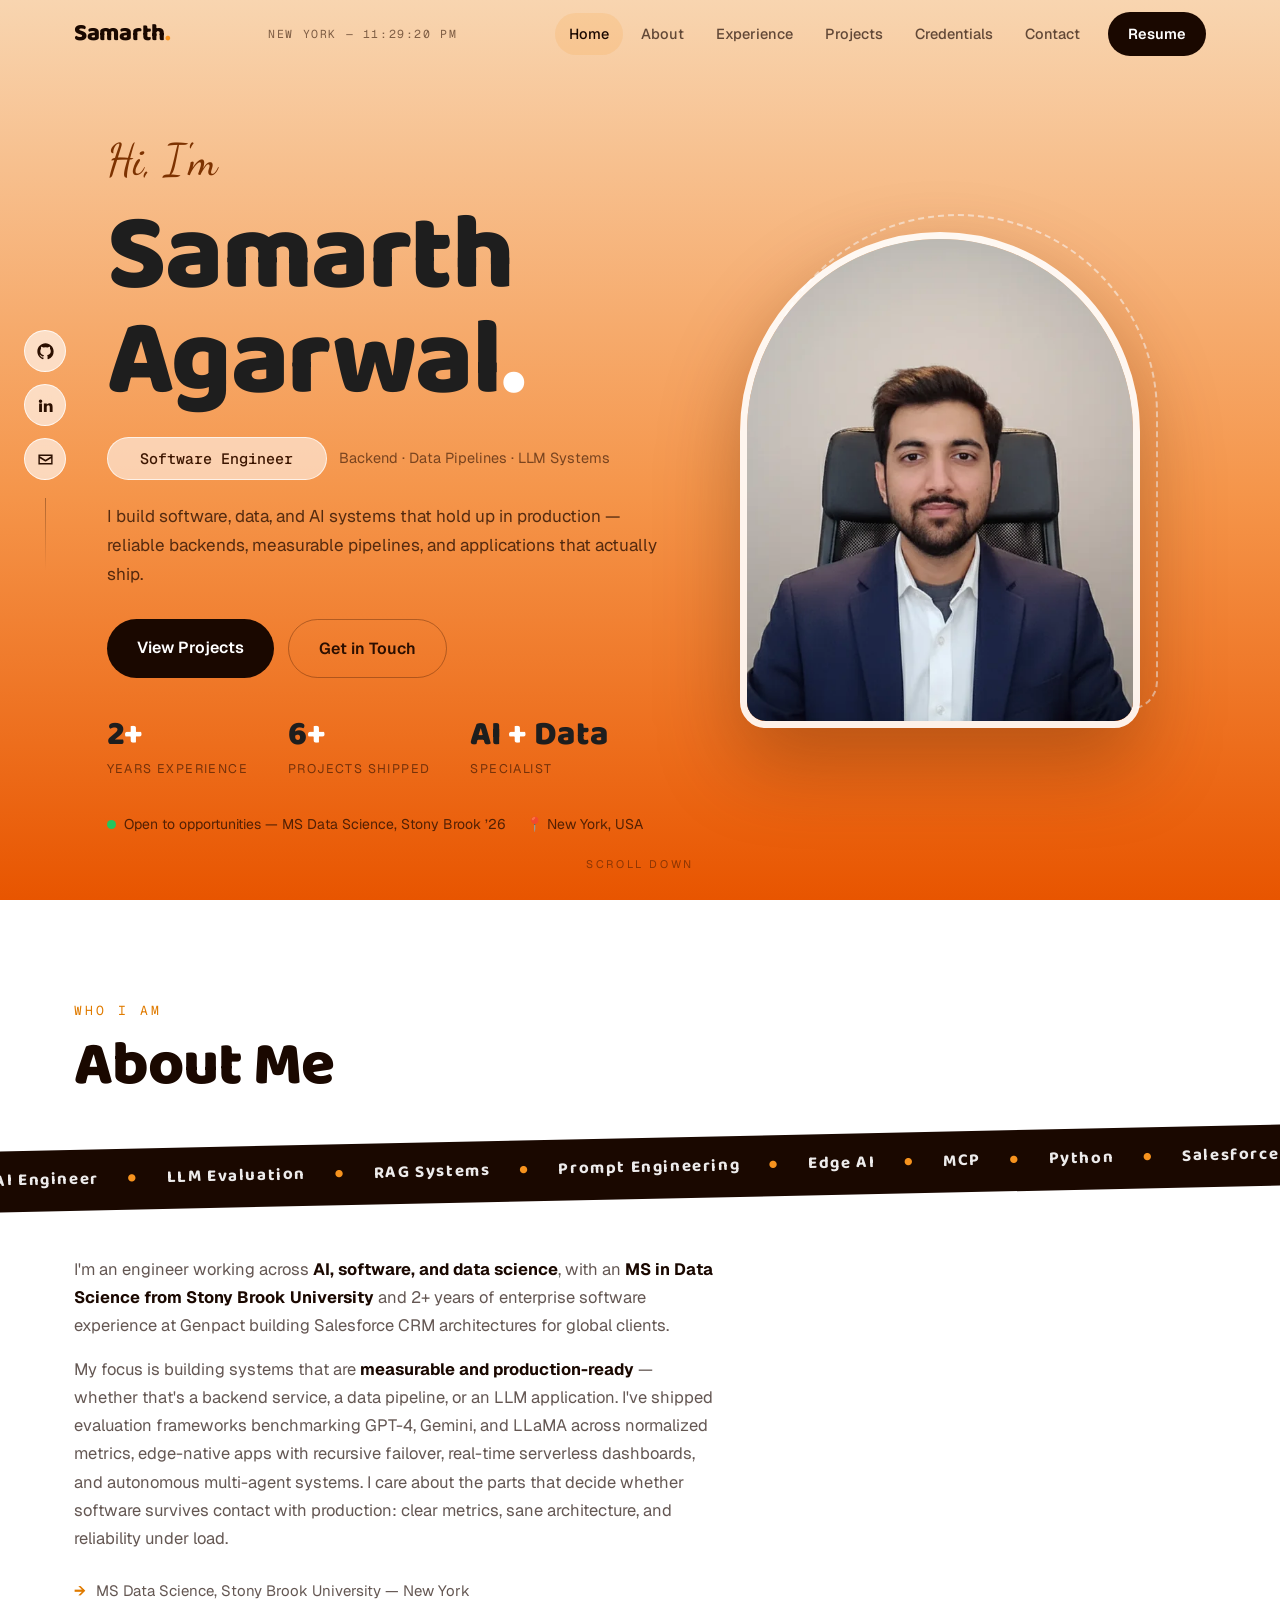
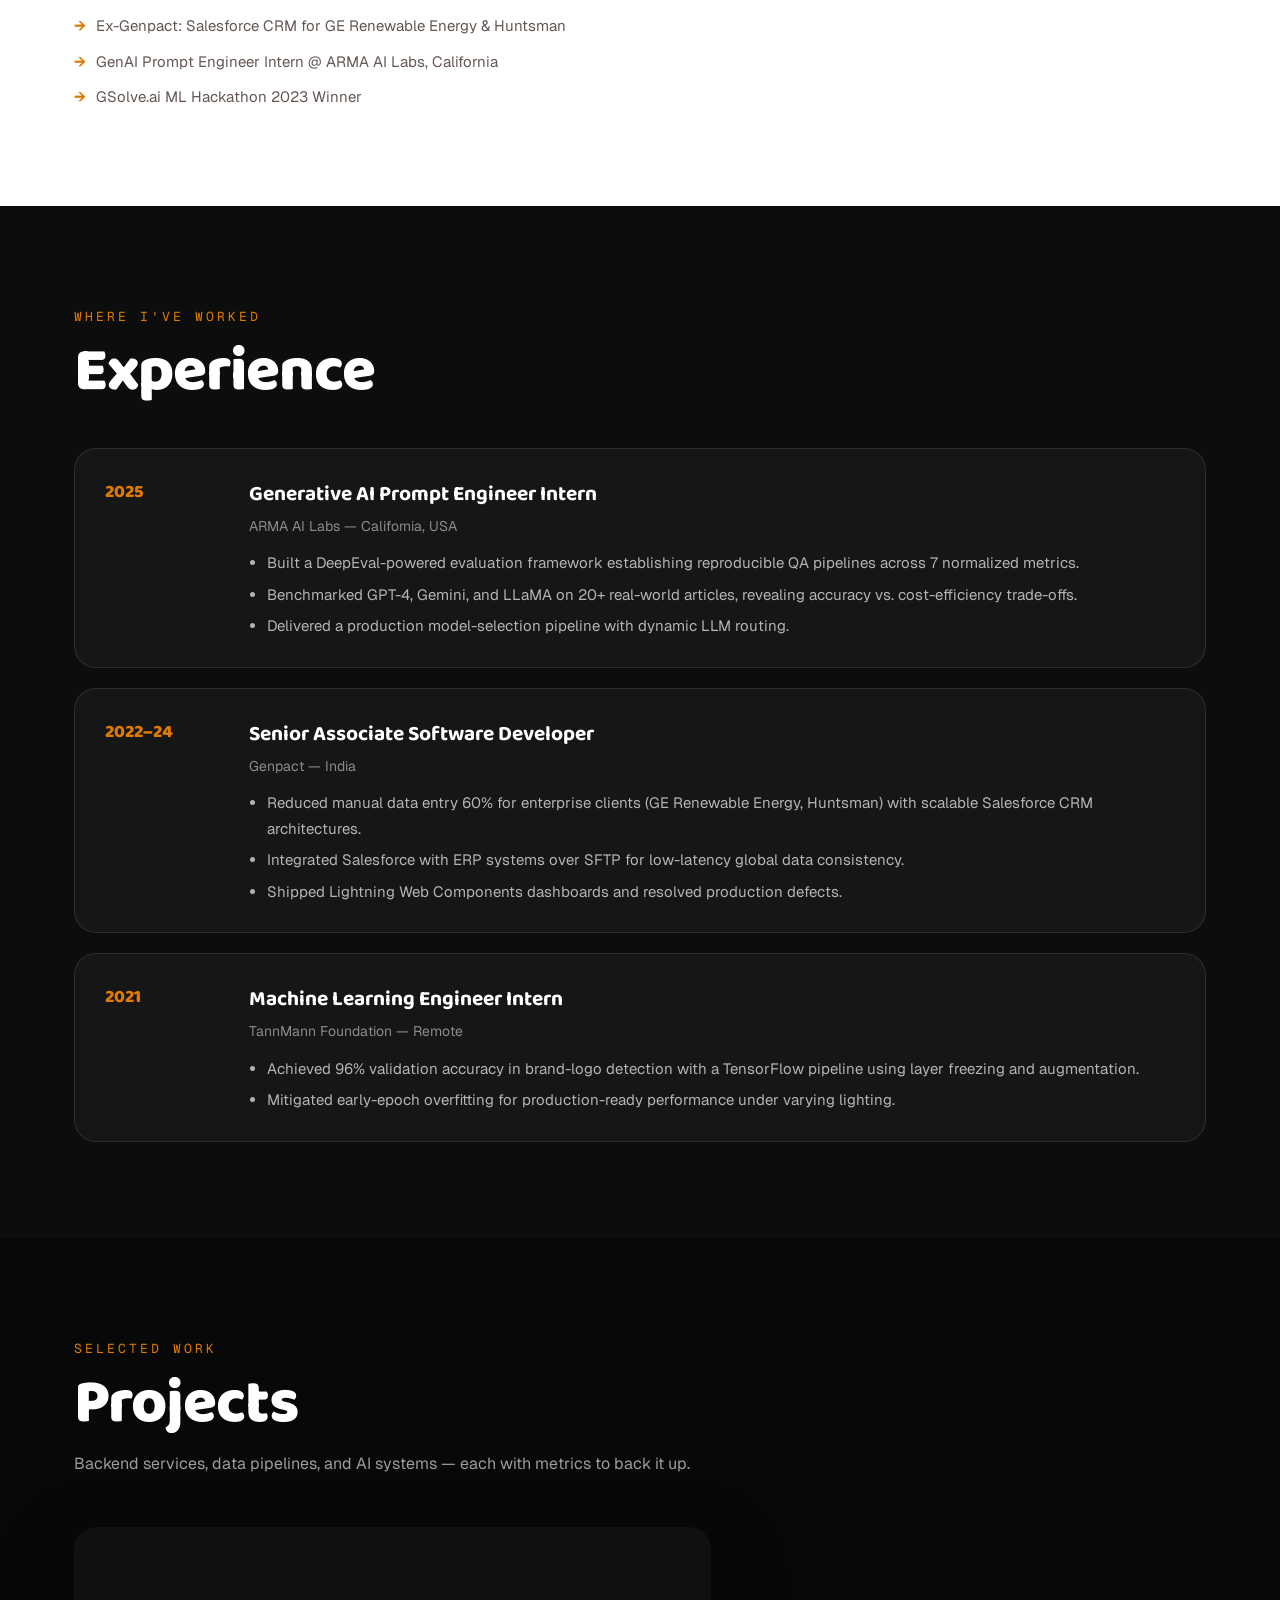
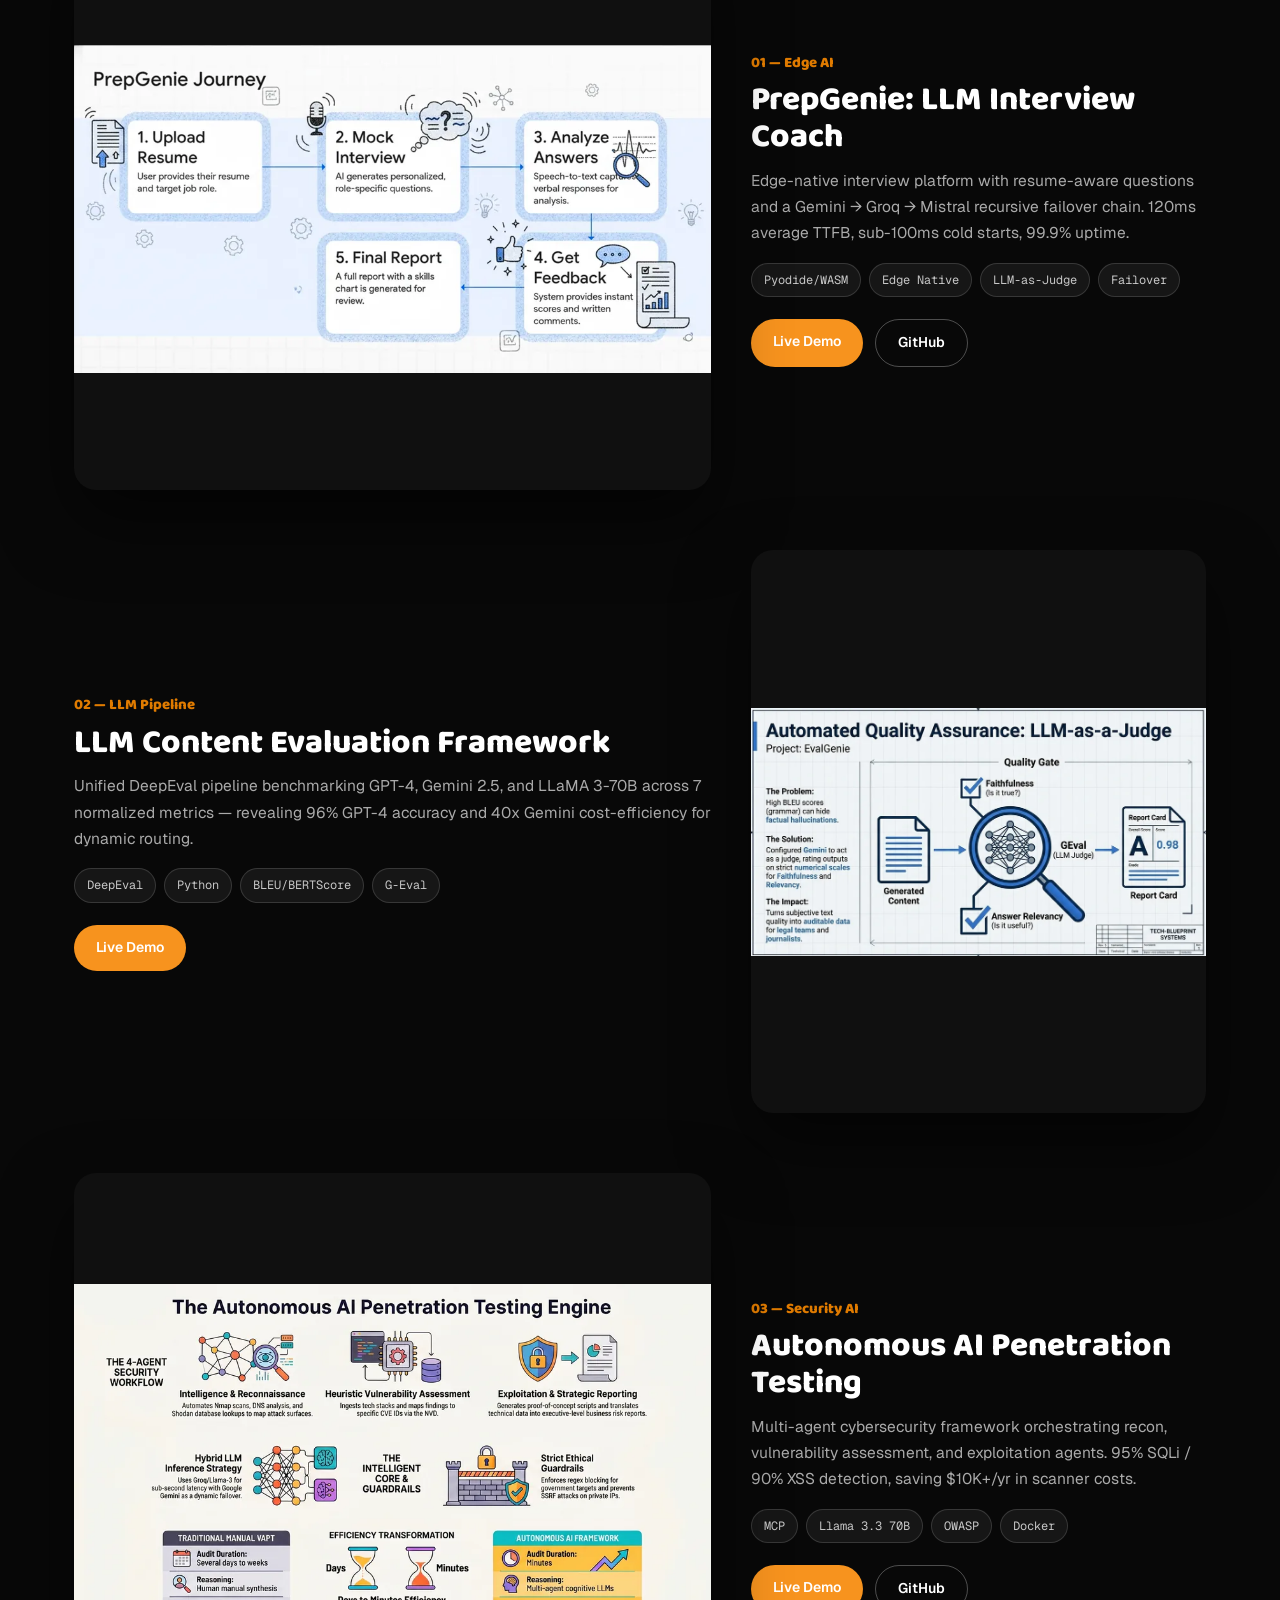
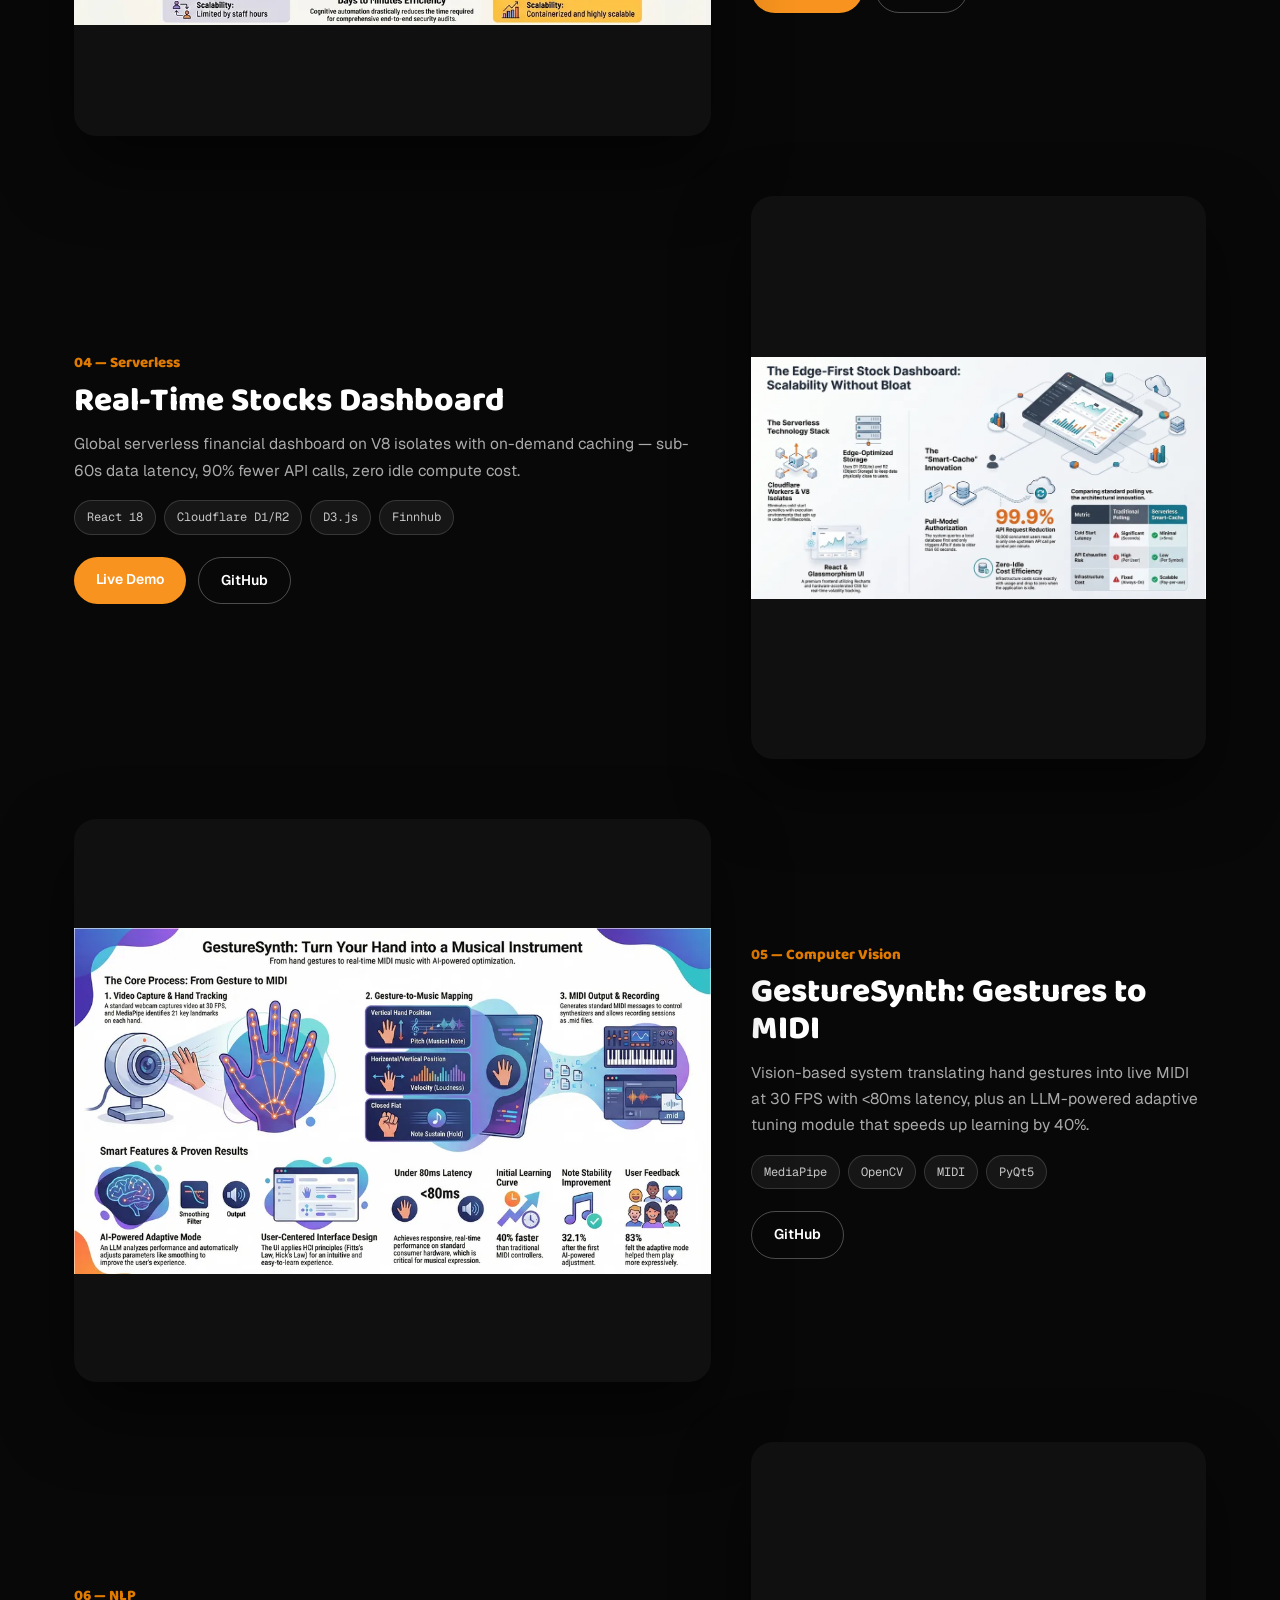
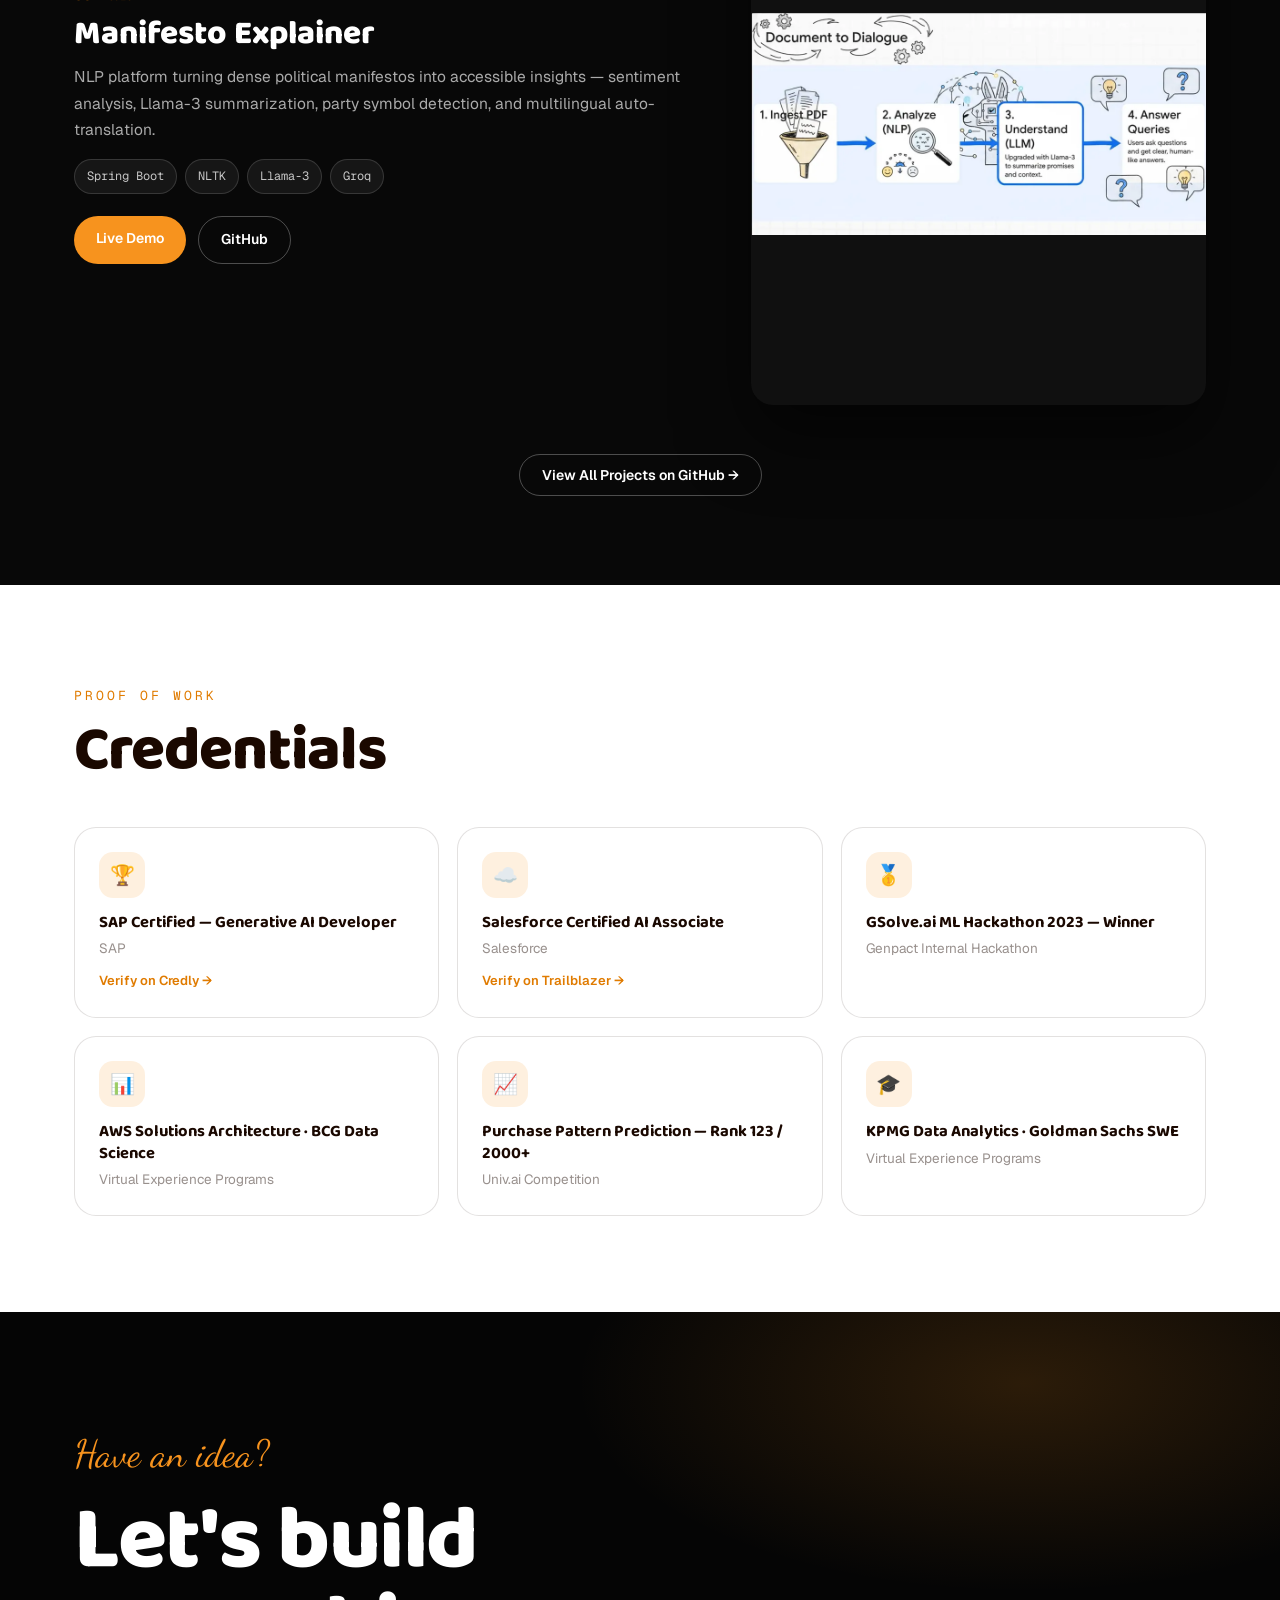
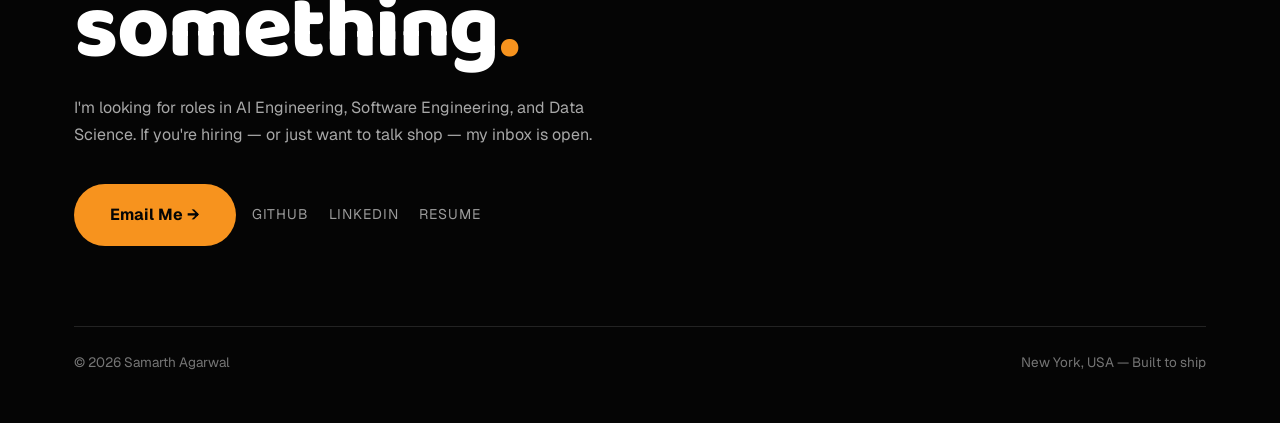
==== commit 38d3a311: "Update resume link, email, and section order" ====
--- a/index.html
+++ b/index.html
@@ -387,11 +387,11 @@
 <nav class="nav-menu" id="navMenu" aria-label="Primary navigation">
 <a href="#home" data-section="home" class="nav-link active">Home</a>
 <a href="#about" data-section="about" class="nav-link">About</a>
+<a href="#experience" data-section="experience" class="nav-link">Experience</a>
 <a href="#projects" data-section="projects" class="nav-link">Projects</a>
-<a href="#experience" data-section="experience" class="nav-link">Experience</a>
 <a href="#credentials" data-section="credentials" class="nav-link">Credentials</a>
 <a href="#contact" data-section="contact" class="nav-link">Contact</a>
-<a href="Sam-Agarwal-Resume.pdf" target="_blank" rel="noopener" class="nav-resume">Resume</a>
+<a href="https://github.com/samarth70/samarth70.github.io/blob/main/Sam-Agarwal-Resume.pdf" target="_blank" rel="noopener" class="nav-resume">Resume</a>
 </nav>
 </div>
 </header>
@@ -403,7 +403,7 @@
 <a href="https://www.linkedin.com/in/-samarth-agarwal" target="_blank" rel="noopener noreferrer" title="LinkedIn" aria-label="LinkedIn">
 <svg viewBox="0 0 24 24" aria-hidden="true"><path d="M4.98 3.5a2.5 2.5 0 1 1 0 5 2.5 2.5 0 0 1 0-5zM3 9h4v12H3V9zm7 0h3.8v1.7h.05c.53-1 1.83-2.05 3.77-2.05C21.4 8.65 22 11 22 14.2V21h-4v-6c0-1.43-.03-3.27-2-3.27-2 0-2.3 1.56-2.3 3.17V21h-4V9z"/></svg>
 </a>
-<a href="mailto:samarth.agarwal@stonybrook.edu" title="Email" aria-label="Email">
+<a href="mailto:samagarwal082@gmail.com" title="Email" aria-label="Email">
 <svg viewBox="0 0 24 24" aria-hidden="true"><path d="M2 5h20v14H2V5zm2 2v.4l8 5 8-5V7H4zm16 3.15-7.42 4.63a1 1 0 0 1-1.16 0L4 10.15V17h16v-6.85z"/></svg>
 </a>
 </aside>
@@ -467,7 +467,51 @@
 </div>
 </section>
 
-<section id="projects" class="section section-dark">
+<section id="experience" class="section section-dark">
+<div class="container">
+<span class="kicker">Where I've Worked</span>
+<h2 class="section-title">Experience</h2>
+<div class="xp-list">
+<article class="xp-card">
+<div class="xp-year">2025</div>
+<div>
+<h3 class="xp-role">Generative AI Prompt Engineer Intern</h3>
+<p class="xp-org">ARMA AI Labs &mdash; California, USA</p>
+<ul class="xp-points">
+<li>Built a DeepEval-powered evaluation framework establishing reproducible QA pipelines across 7 normalized metrics.</li>
+<li>Benchmarked GPT-4, Gemini, and LLaMA on 20+ real-world articles, revealing accuracy vs. cost-efficiency trade-offs.</li>
+<li>Delivered a production model-selection pipeline with dynamic LLM routing.</li>
+</ul>
+</div>
+</article>
+<article class="xp-card">
+<div class="xp-year">2022&ndash;24</div>
+<div>
+<h3 class="xp-role">Senior Associate Software Developer</h3>
+<p class="xp-org">Genpact &mdash; India</p>
+<ul class="xp-points">
+<li>Reduced manual data entry 60% for enterprise clients (GE Renewable Energy, Huntsman) with scalable Salesforce CRM architectures.</li>
+<li>Integrated Salesforce with ERP systems over SFTP for low-latency global data consistency.</li>
+<li>Shipped Lightning Web Components dashboards and resolved production defects.</li>
+</ul>
+</div>
+</article>
+<article class="xp-card">
+<div class="xp-year">2021</div>
+<div>
+<h3 class="xp-role">Machine Learning Engineer Intern</h3>
+<p class="xp-org">TannMann Foundation &mdash; Remote</p>
+<ul class="xp-points">
+<li>Achieved 96% validation accuracy in brand-logo detection with a TensorFlow pipeline using layer freezing and augmentation.</li>
+<li>Mitigated early-epoch overfitting for production-ready performance under varying lighting.</li>
+</ul>
+</div>
+</article>
+</div>
+</div>
+</section>
+
+<section id="projects" class="section section-dark section-darker">
 <div class="container">
 <span class="kicker">Selected Work</span>
 <h2 class="section-title">Projects</h2>
@@ -559,50 +603,6 @@
 </div>
 <div class="more-projects">
 <a class="link-pill ghost" href="https://github.com/samarth70" target="_blank" rel="noopener noreferrer">View All Projects on GitHub &rarr;</a>
-</div>
-</div>
-</section>
-
-<section id="experience" class="section section-dark section-darker">
-<div class="container">
-<span class="kicker">Where I've Worked</span>
-<h2 class="section-title">Experience</h2>
-<div class="xp-list">
-<article class="xp-card">
-<div class="xp-year">2025</div>
-<div>
-<h3 class="xp-role">Generative AI Prompt Engineer Intern</h3>
-<p class="xp-org">ARMA AI Labs &mdash; California, USA</p>
-<ul class="xp-points">
-<li>Built a DeepEval-powered evaluation framework establishing reproducible QA pipelines across 7 normalized metrics.</li>
-<li>Benchmarked GPT-4, Gemini, and LLaMA on 20+ real-world articles, revealing accuracy vs. cost-efficiency trade-offs.</li>
-<li>Delivered a production model-selection pipeline with dynamic LLM routing.</li>
-</ul>
-</div>
-</article>
-<article class="xp-card">
-<div class="xp-year">2022&ndash;24</div>
-<div>
-<h3 class="xp-role">Senior Associate Software Developer</h3>
-<p class="xp-org">Genpact &mdash; India</p>
-<ul class="xp-points">
-<li>Reduced manual data entry 60% for enterprise clients (GE Renewable Energy, Huntsman) with scalable Salesforce CRM architectures.</li>
-<li>Integrated Salesforce with ERP systems over SFTP for low-latency global data consistency.</li>
-<li>Shipped Lightning Web Components dashboards and resolved production defects.</li>
-</ul>
-</div>
-</article>
-<article class="xp-card">
-<div class="xp-year">2021</div>
-<div>
-<h3 class="xp-role">Machine Learning Engineer Intern</h3>
-<p class="xp-org">TannMann Foundation &mdash; Remote</p>
-<ul class="xp-points">
-<li>Achieved 96% validation accuracy in brand-logo detection with a TensorFlow pipeline using layer freezing and augmentation.</li>
-<li>Mitigated early-epoch overfitting for production-ready performance under varying lighting.</li>
-</ul>
-</div>
-</article>
 </div>
 </div>
 </section>
@@ -654,11 +654,11 @@
 <h2 class="footer-title">Let's build<br>something<span style="color: var(--accent)">.</span></h2>
 <p class="footer-sub">I'm looking for roles in AI Engineering, Software Engineering, and Data Science. If you're hiring &mdash; or just want to talk shop &mdash; my inbox is open.</p>
 <div class="footer-actions">
-<a class="email-pill" href="mailto:samarth.agarwal@stonybrook.edu">Email Me &rarr;</a>
+<a class="email-pill" href="mailto:samagarwal082@gmail.com">Email Me &rarr;</a>
 <div class="footer-social">
 <a href="https://github.com/samarth70" target="_blank" rel="noopener noreferrer">GitHub</a>
 <a href="https://www.linkedin.com/in/-samarth-agarwal" target="_blank" rel="noopener noreferrer">LinkedIn</a>
-<a href="Sam-Agarwal-Resume.pdf" target="_blank" rel="noopener">Resume</a>
+<a href="https://github.com/samarth70/samarth70.github.io/blob/main/Sam-Agarwal-Resume.pdf" target="_blank" rel="noopener">Resume</a>
 </div>
 </div>
 <div class="footer-base">
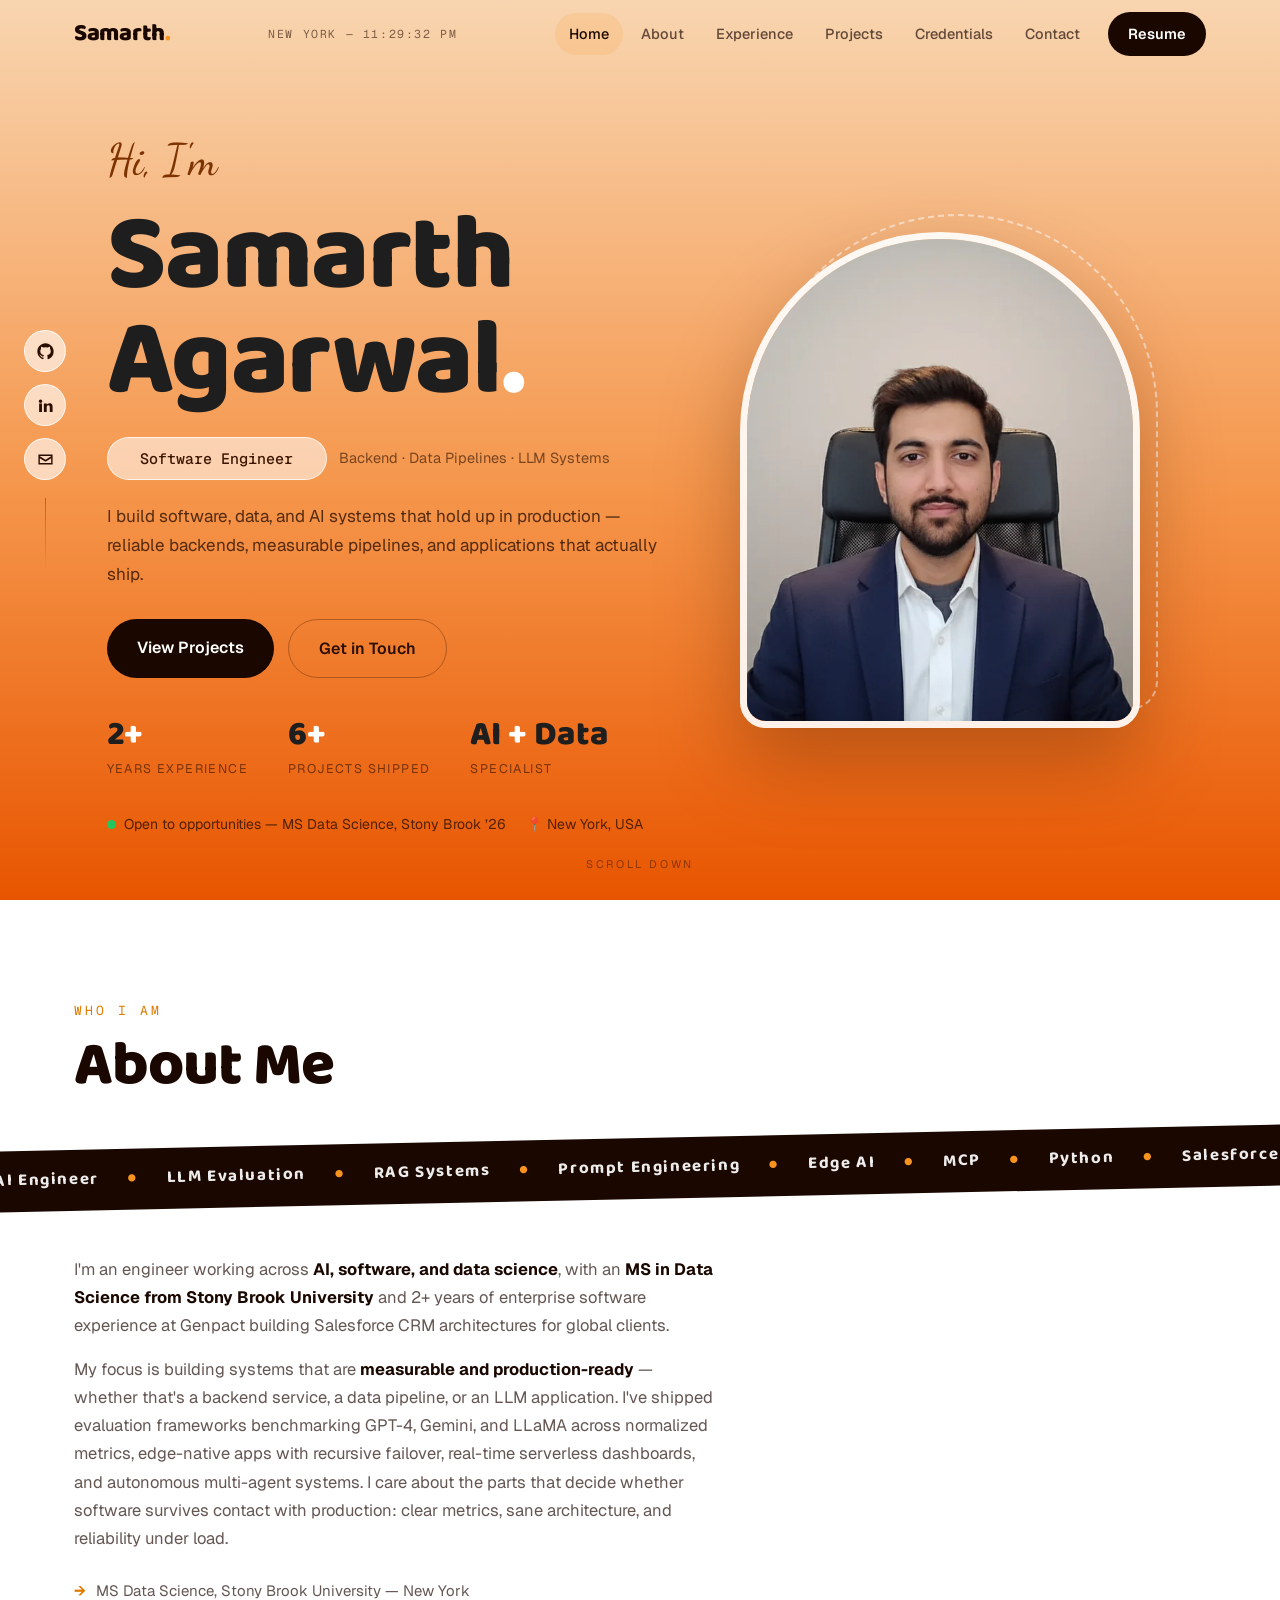
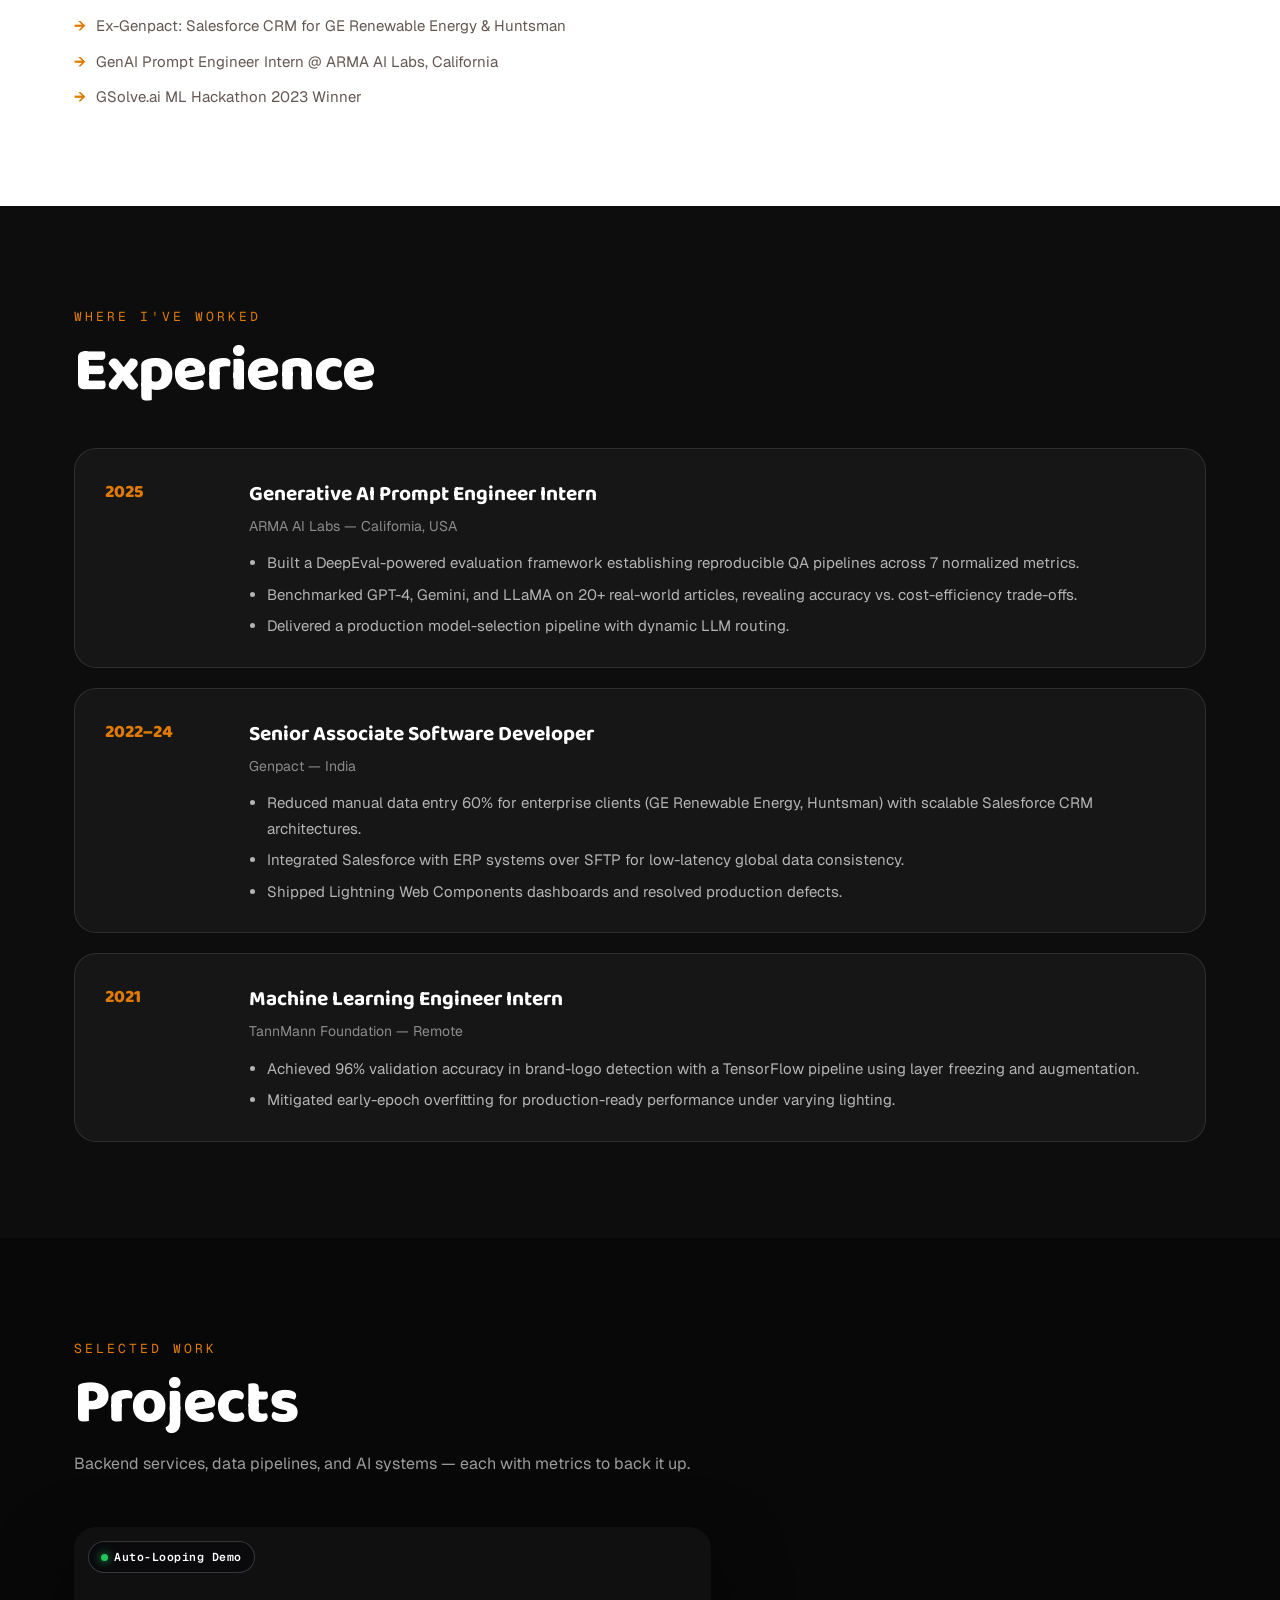
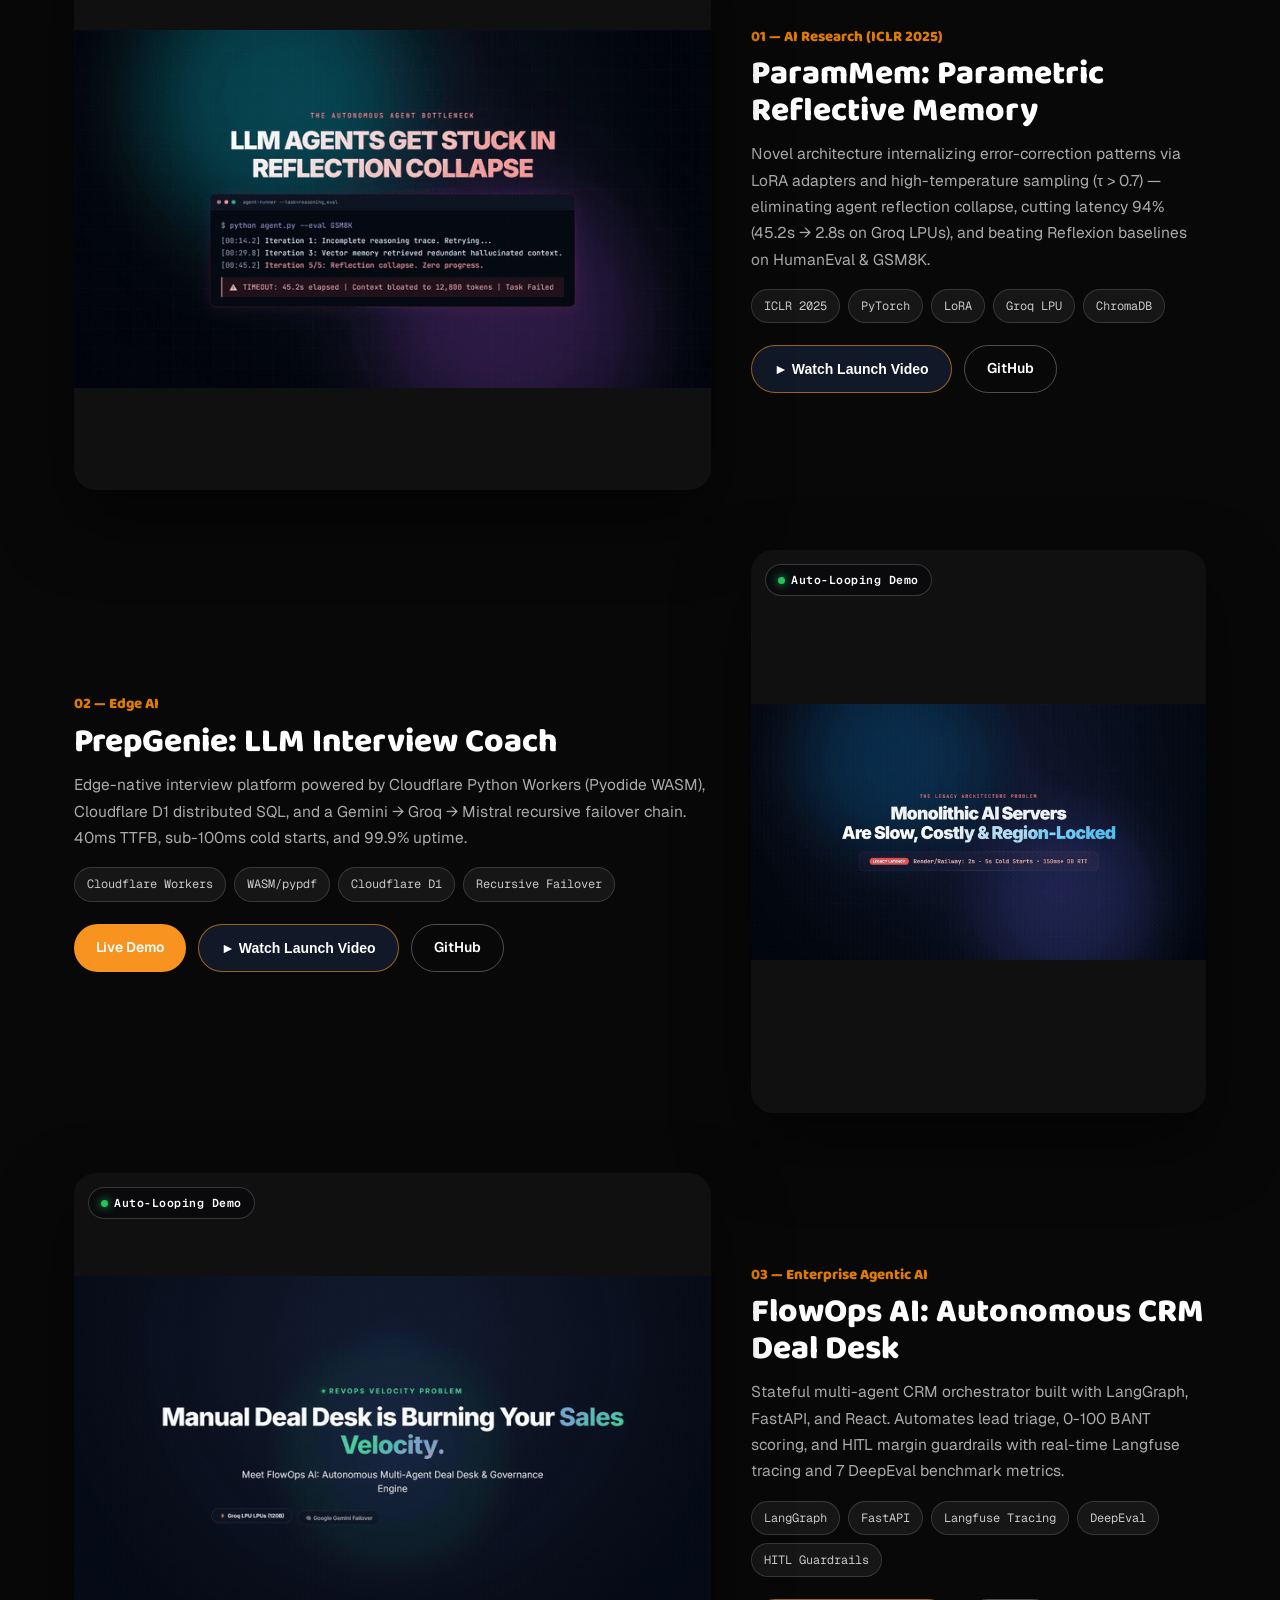
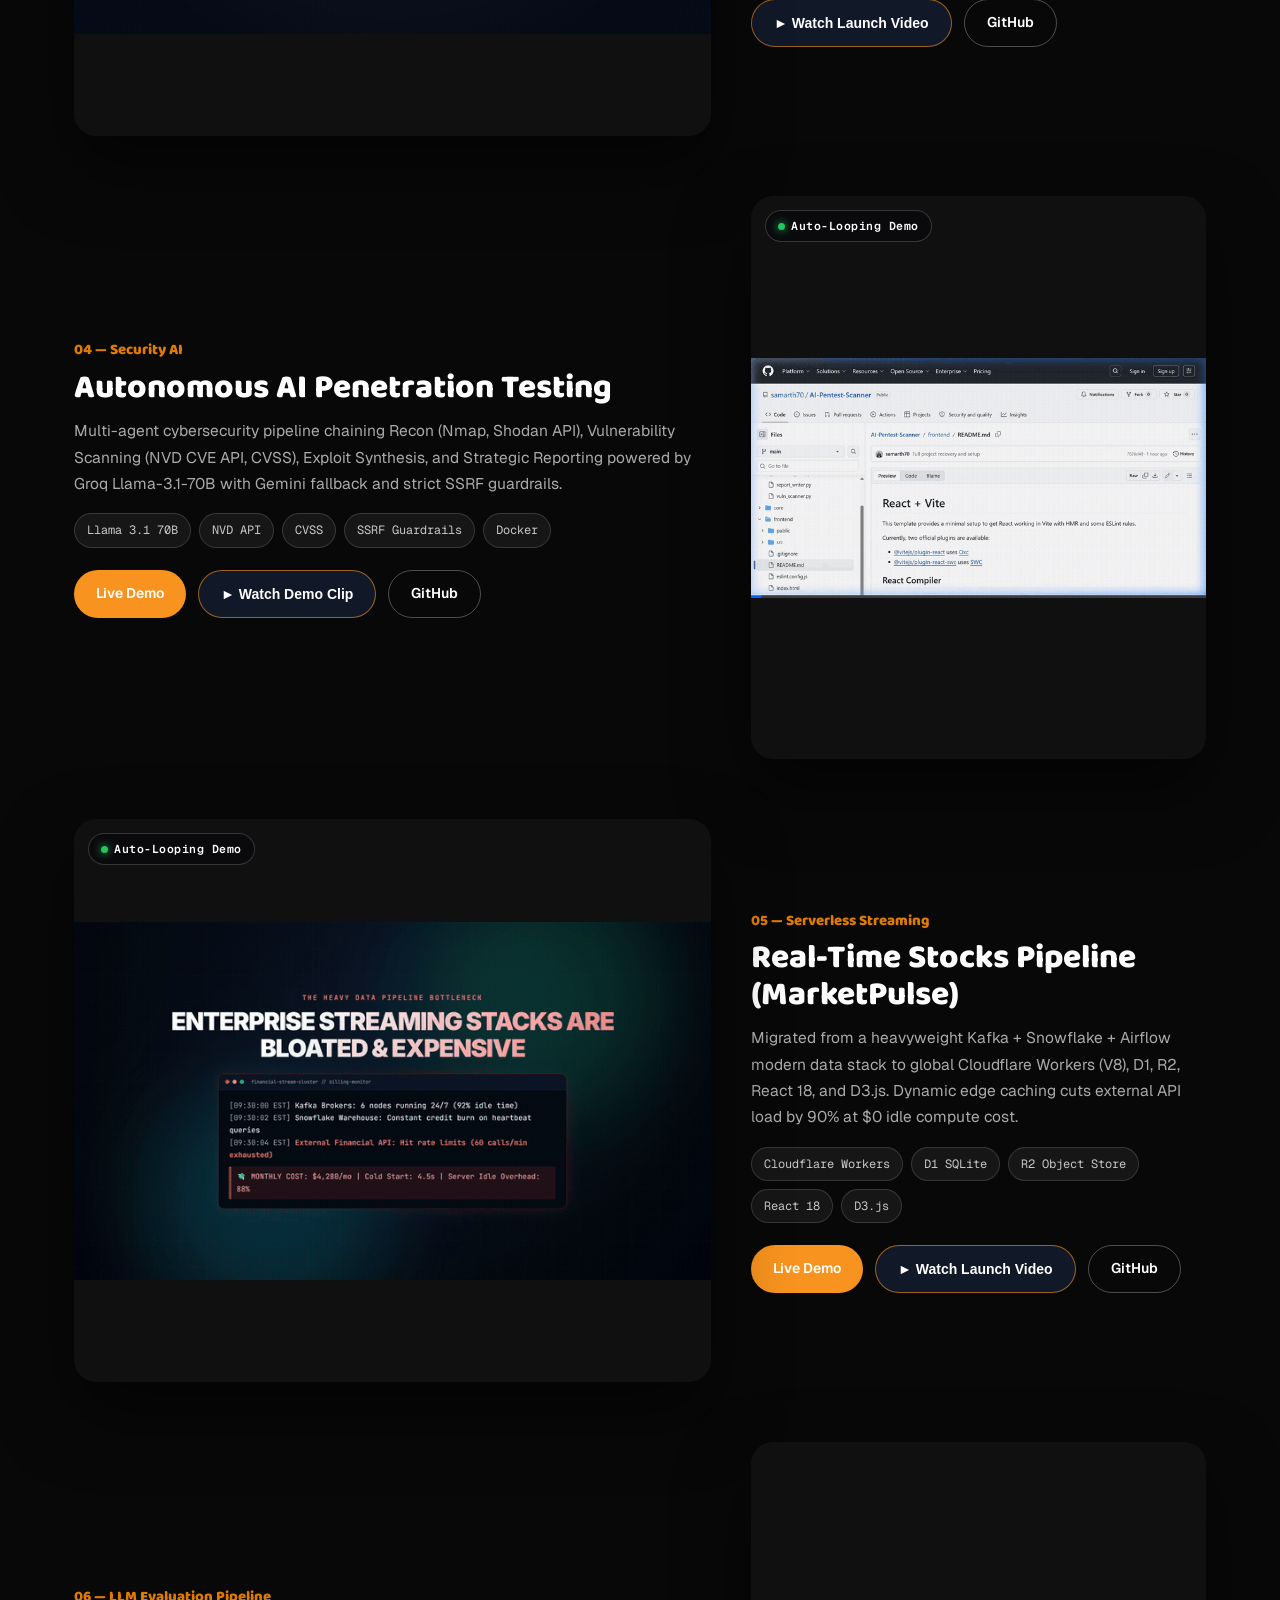
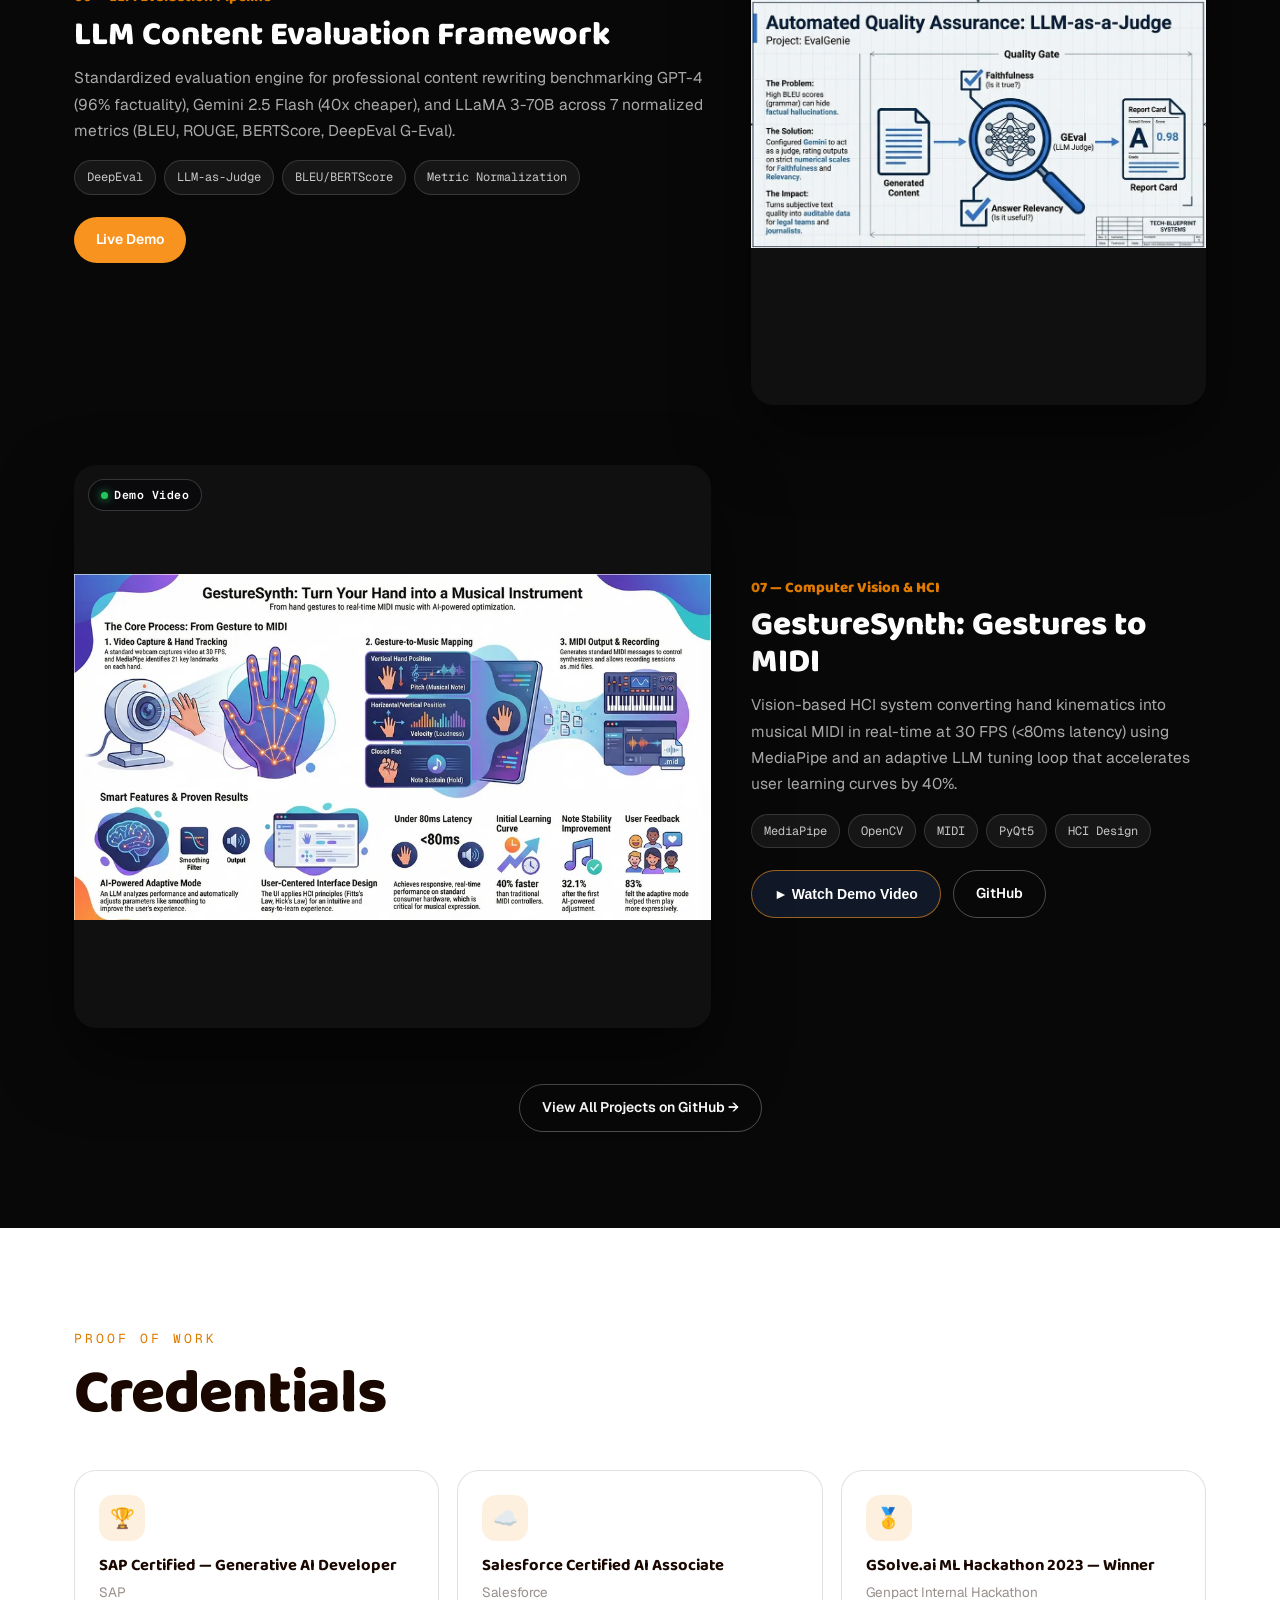
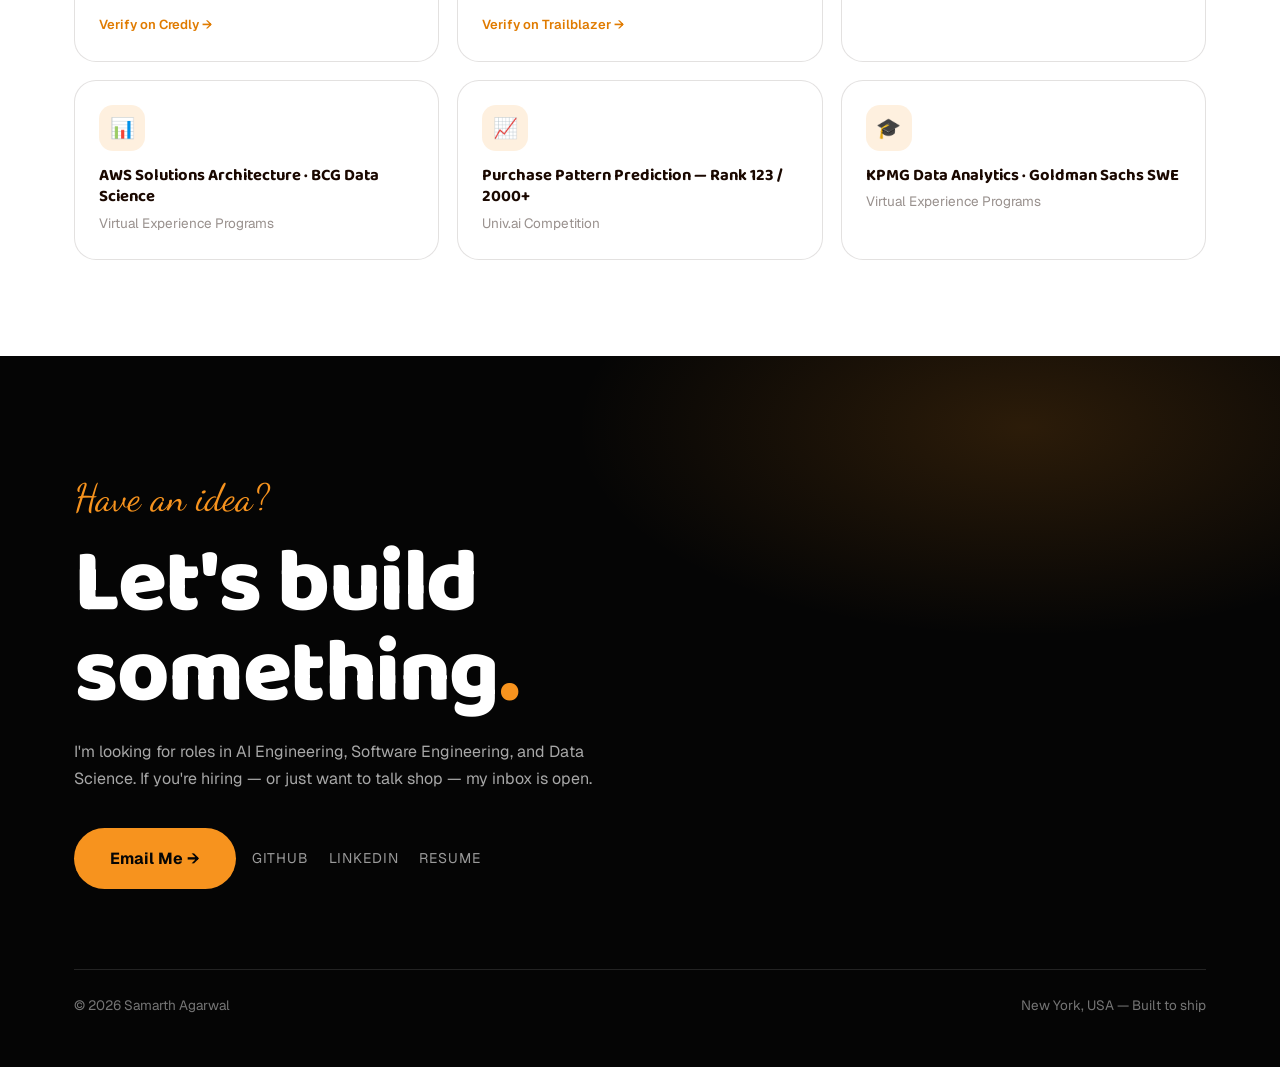
==== commit fc91392b: "feat: integrate video demos and lightbox modal for projects on portfolio" ====
--- a/index.html
+++ b/index.html
@@ -245,9 +245,37 @@
 display: grid; grid-template-columns: minmax(0, 7fr) minmax(0, 5fr); gap: 40px; align-items: center;
 }
 .project:nth-child(even) .project-visual { order: 2; }
-.project-visual { position: relative; border-radius: var(--radius); overflow: hidden; background: #101010; box-shadow: 0 28px 70px rgba(26, 8, 0, 0.20); }
+.project-visual { position: relative; border-radius: var(--radius); overflow: hidden; background: #101010; box-shadow: 0 28px 70px rgba(26, 8, 0, 0.20); cursor: pointer; }
 .project-visual img { display: block; width: 100%; aspect-ratio: 16/9; object-fit: contain; transition: transform 500ms cubic-bezier(.16,.84,.2,1); }
-.project:hover .project-visual img { transform: scale(1.04); }
+.project:hover .project-visual img { transform: scale(1.03); }
+.visual-badge {
+position: absolute; top: 14px; left: 14px; z-index: 4;
+display: inline-flex; align-items: center; gap: 6px;
+background: rgba(10, 10, 14, 0.78); backdrop-filter: blur(10px);
+border: 1px solid rgba(255, 255, 255, 0.18); color: #fff;
+padding: 5px 12px; border-radius: 999px; font-family: var(--mono);
+font-size: 11.5px; font-weight: 600; letter-spacing: 0.5px;
+}
+.visual-badge::before {
+content: ''; width: 7px; height: 7px; border-radius: 50%;
+background: var(--green); box-shadow: 0 0 8px var(--green);
+}
+.play-btn-overlay {
+position: absolute; inset: 0; z-index: 5;
+display: grid; place-items: center;
+background: rgba(0, 0, 0, 0.28); opacity: 0;
+transition: opacity 240ms ease;
+pointer-events: none;
+}
+.project-visual:hover .play-btn-overlay { opacity: 1; }
+.play-circle {
+width: 62px; height: 62px; border-radius: 50%;
+background: rgba(247, 147, 30, 0.92); backdrop-filter: blur(8px);
+box-shadow: 0 10px 30px rgba(247, 147, 30, 0.45);
+display: grid; place-items: center; color: #fff; font-size: 22px;
+transform: scale(0.88); transition: transform 240ms ease;
+}
+.project-visual:hover .play-circle { transform: scale(1); }
 .project-num { font-family: var(--display); font-weight: 800; font-size: 15px; color: var(--accent-deep); }
 .project-title { font-family: var(--display); font-weight: 800; font-size: clamp(24px, 2.6vw, 34px); line-height: 1.1; margin-top: 6px; }
 .project-desc { margin-top: 12px; color: var(--ink-soft); font-size: 15.5px; }
@@ -260,11 +288,51 @@
 .link-pill {
 text-decoration: none; font-weight: 600; font-size: 14px; color: #fff; background: var(--accent);
 padding: 11px 22px; border-radius: 999px; transition: background 160ms ease, transform 160ms ease;
+cursor: pointer; display: inline-flex; align-items: center; gap: 6px;
 }
 .link-pill:hover { background: var(--accent-deep); transform: translateY(-2px); }
 .link-pill.ghost { color: var(--ink); background: transparent; border: 1.5px solid var(--line); }
 .link-pill.ghost:hover { background: var(--accent-soft); border-color: var(--accent); }
+.link-pill.video-pill { background: #111827; border: 1.5px solid rgba(247, 147, 30, 0.6); color: #fff; }
+.link-pill.video-pill:hover { background: var(--accent); border-color: var(--accent); color: #fff; }
 .more-projects { margin-top: 56px; text-align: center; }
+
+/* Video Demo Lightbox Modal */
+.demo-modal-backdrop {
+position: fixed; inset: 0; z-index: 9999;
+background: rgba(3, 7, 18, 0.88); backdrop-filter: blur(16px);
+display: none; place-items: center; padding: 24px;
+opacity: 0; transition: opacity 280ms cubic-bezier(0.16, 1, 0.3, 1);
+}
+.demo-modal-backdrop.open { display: grid; opacity: 1; }
+.demo-modal-card {
+position: relative; width: 100%; max-width: 980px;
+background: #090d16; border: 1px solid rgba(255, 255, 255, 0.15);
+border-radius: 20px; overflow: hidden;
+box-shadow: 0 40px 100px rgba(0, 0, 0, 0.7);
+transform: scale(0.94); transition: transform 280ms cubic-bezier(0.16, 1, 0.3, 1);
+}
+.demo-modal-backdrop.open .demo-modal-card { transform: scale(1); }
+.demo-modal-header {
+padding: 16px 24px; display: flex; justify-content: space-between; align-items: center;
+background: rgba(255, 255, 255, 0.03); border-bottom: 1px solid rgba(255, 255, 255, 0.08);
+}
+.demo-modal-title { font-family: var(--display); font-weight: 700; font-size: 18px; color: #fff; }
+.demo-modal-close {
+background: rgba(255, 255, 255, 0.08); border: none; color: #cbd5e1;
+width: 36px; height: 36px; border-radius: 50%; font-size: 18px;
+cursor: pointer; display: grid; place-items: center; transition: background 150ms ease, color 150ms ease;
+}
+.demo-modal-close:hover { background: var(--accent); color: #fff; }
+.demo-modal-body { position: relative; width: 100%; aspect-ratio: 16/9; background: #000; }
+.demo-modal-body video { width: 100%; height: 100%; object-fit: contain; display: block; }
+.demo-modal-footer {
+padding: 14px 24px; font-size: 13.5px; color: #94a3b8;
+display: flex; justify-content: space-between; align-items: center;
+background: rgba(255, 255, 255, 0.02); border-top: 1px solid rgba(255, 255, 255, 0.08);
+}
+.demo-modal-footer a { color: var(--accent); text-decoration: none; font-weight: 600; }
+.demo-modal-footer a:hover { text-decoration: underline; }
 
 /* ---------- Experience ---------- */
 #experience.section-darker { background: #080808; }
@@ -519,26 +587,107 @@
 <div class="project-list">
 
 <article class="project">
-<div class="project-visual"><img src="./images/PrepGenie.webp" alt="PrepGenie interview coach interface" loading="lazy" width="1000" height="563"></div>
-<div>
-<div class="project-num">01 &mdash; Edge AI</div>
+<div class="project-visual" data-demo-video="media/parammem.mp4" data-demo-title="ParamMem: Augmenting Language Agents with Parametric Reflective Memory (ICLR 2025)" data-demo-link="https://github.com/samarth70/ParamMem">
+<span class="visual-badge">Auto-Looping Demo</span>
+<img src="./media/parammem.gif" alt="ParamMem research dashboard demo" loading="lazy" width="1000" height="563">
+<div class="play-btn-overlay"><div class="play-circle">&#9658;</div></div>
+</div>
+<div>
+<div class="project-num">01 &mdash; AI Research (ICLR 2025)</div>
+<h3 class="project-title">ParamMem: Parametric Reflective Memory</h3>
+<p class="project-desc">Novel architecture internalizing error-correction patterns via LoRA adapters and high-temperature sampling (&tau; &gt; 0.7) &mdash; eliminating agent reflection collapse, cutting latency 94% (45.2s &rarr; 2.8s on Groq LPUs), and beating Reflexion baselines on HumanEval &amp; GSM8K.</p>
+<div class="project-chips"><span>ICLR 2025</span><span>PyTorch</span><span>LoRA</span><span>Groq LPU</span><span>ChromaDB</span></div>
+<div class="project-links">
+<button class="link-pill video-pill" data-open-demo="media/parammem.mp4" data-demo-title="ParamMem: Parametric Reflective Memory (ICLR 2025)" data-demo-link="https://github.com/samarth70/ParamMem">&#9658; Watch Launch Video</button>
+<a class="link-pill ghost" href="https://github.com/samarth70/ParamMem" target="_blank" rel="noopener noreferrer">GitHub</a>
+</div>
+</div>
+</article>
+
+<article class="project">
+<div class="project-visual" data-demo-video="media/prepgenie.mp4" data-demo-title="PrepGenie: Edge-Native AI Interview Preparation Platform" data-demo-link="https://prepgenie.pages.dev/">
+<span class="visual-badge">Auto-Looping Demo</span>
+<img src="./media/prepgenie.gif" alt="PrepGenie interview coach interface" loading="lazy" width="1000" height="563">
+<div class="play-btn-overlay"><div class="play-circle">&#9658;</div></div>
+</div>
+<div>
+<div class="project-num">02 &mdash; Edge AI</div>
 <h3 class="project-title">PrepGenie: LLM Interview Coach</h3>
-<p class="project-desc">Edge-native interview platform with resume-aware questions and a Gemini &rarr; Groq &rarr; Mistral recursive failover chain. 120ms average TTFB, sub-100ms cold starts, 99.9% uptime.</p>
-<div class="project-chips"><span>Pyodide/WASM</span><span>Edge Native</span><span>LLM-as-Judge</span><span>Failover</span></div>
+<p class="project-desc">Edge-native interview platform powered by Cloudflare Python Workers (Pyodide WASM), Cloudflare D1 distributed SQL, and a Gemini &rarr; Groq &rarr; Mistral recursive failover chain. 40ms TTFB, sub-100ms cold starts, and 99.9% uptime.</p>
+<div class="project-chips"><span>Cloudflare Workers</span><span>WASM/pypdf</span><span>Cloudflare D1</span><span>Recursive Failover</span></div>
 <div class="project-links">
 <a class="link-pill" href="https://prepgenie.pages.dev/" target="_blank" rel="noopener noreferrer">Live Demo</a>
+<button class="link-pill video-pill" data-open-demo="media/prepgenie.mp4" data-demo-title="PrepGenie: Edge-Native AI Interview Coach" data-demo-link="https://prepgenie.pages.dev/">&#9658; Watch Launch Video</button>
 <a class="link-pill ghost" href="https://github.com/samarth70/Prepgenie-Mock-Interview-system" target="_blank" rel="noopener noreferrer">GitHub</a>
 </div>
 </div>
 </article>
 
 <article class="project">
-<div class="project-visual"><img src="./images/EvalGenie.webp" alt="LLM evaluation framework dashboard" loading="lazy" width="1000" height="563"></div>
-<div>
-<div class="project-num">02 &mdash; LLM Pipeline</div>
+<div class="project-visual" data-demo-video="media/flowops.mp4" data-demo-title="FlowOps AI: Autonomous Agentic CRM Deal Desk & Evaluation Suite" data-demo-link="https://github.com/samarth70/flowops-ai">
+<span class="visual-badge">Auto-Looping Demo</span>
+<img src="./media/flowops.gif" alt="FlowOps AI Deal Desk Interface" loading="lazy" width="1000" height="563">
+<div class="play-btn-overlay"><div class="play-circle">&#9658;</div></div>
+</div>
+<div>
+<div class="project-num">03 &mdash; Enterprise Agentic AI</div>
+<h3 class="project-title">FlowOps AI: Autonomous CRM Deal Desk</h3>
+<p class="project-desc">Stateful multi-agent CRM orchestrator built with LangGraph, FastAPI, and React. Automates lead triage, 0-100 BANT scoring, and HITL margin guardrails with real-time Langfuse tracing and 7 DeepEval benchmark metrics.</p>
+<div class="project-chips"><span>LangGraph</span><span>FastAPI</span><span>Langfuse Tracing</span><span>DeepEval</span><span>HITL Guardrails</span></div>
+<div class="project-links">
+<button class="link-pill video-pill" data-open-demo="media/flowops.mp4" data-demo-title="FlowOps AI: Autonomous CRM Deal Desk" data-demo-link="https://github.com/samarth70/flowops-ai">&#9658; Watch Launch Video</button>
+<a class="link-pill ghost" href="https://github.com/samarth70/flowops-ai" target="_blank" rel="noopener noreferrer">GitHub</a>
+</div>
+</div>
+</article>
+
+<article class="project">
+<div class="project-visual" data-demo-video="media/pentest.mp4" data-demo-title="Autonomous AI Penetration Testing Framework" data-demo-link="https://github.com/samarth70/AI-Pentest-Scanner">
+<span class="visual-badge">Auto-Looping Demo</span>
+<img src="./media/pentest.gif" alt="AI penetration testing framework" loading="lazy" width="1000" height="563">
+<div class="play-btn-overlay"><div class="play-circle">&#9658;</div></div>
+</div>
+<div>
+<div class="project-num">04 &mdash; Security AI</div>
+<h3 class="project-title">Autonomous AI Penetration Testing</h3>
+<p class="project-desc">Multi-agent cybersecurity pipeline chaining Recon (Nmap, Shodan API), Vulnerability Scanning (NVD CVE API, CVSS), Exploit Synthesis, and Strategic Reporting powered by Groq Llama-3.1-70B with Gemini fallback and strict SSRF guardrails.</p>
+<div class="project-chips"><span>Llama 3.1 70B</span><span>NVD API</span><span>CVSS</span><span>SSRF Guardrails</span><span>Docker</span></div>
+<div class="project-links">
+<a class="link-pill" href="https://ai-pentest-scanner.sam747331.workers.dev/" target="_blank" rel="noopener noreferrer">Live Demo</a>
+<button class="link-pill video-pill" data-open-demo="media/pentest.mp4" data-demo-title="Autonomous AI Pentest Scanner" data-demo-link="https://github.com/samarth70/AI-Pentest-Scanner">&#9658; Watch Demo Clip</button>
+<a class="link-pill ghost" href="https://github.com/samarth70/AI-Pentest-Scanner" target="_blank" rel="noopener noreferrer">GitHub</a>
+</div>
+</div>
+</article>
+
+<article class="project">
+<div class="project-visual" data-demo-video="media/stocksdash.mp4" data-demo-title="MarketPulse: Real-Time Financial Streaming Pipeline" data-demo-link="https://marketpulse-91t.pages.dev/">
+<span class="visual-badge">Auto-Looping Demo</span>
+<img src="./media/stocksdash.gif" alt="Real-time stocks dashboard" loading="lazy" width="1000" height="563">
+<div class="play-btn-overlay"><div class="play-circle">&#9658;</div></div>
+</div>
+<div>
+<div class="project-num">05 &mdash; Serverless Streaming</div>
+<h3 class="project-title">Real-Time Stocks Pipeline (MarketPulse)</h3>
+<p class="project-desc">Migrated from a heavyweight Kafka + Snowflake + Airflow modern data stack to global Cloudflare Workers (V8), D1, R2, React 18, and D3.js. Dynamic edge caching cuts external API load by 90% at $0 idle compute cost.</p>
+<div class="project-chips"><span>Cloudflare Workers</span><span>D1 SQLite</span><span>R2 Object Store</span><span>React 18</span><span>D3.js</span></div>
+<div class="project-links">
+<a class="link-pill" href="https://marketpulse-91t.pages.dev/" target="_blank" rel="noopener noreferrer">Live Demo</a>
+<button class="link-pill video-pill" data-open-demo="media/stocksdash.mp4" data-demo-title="MarketPulse Serverless Pipeline" data-demo-link="https://marketpulse-91t.pages.dev/">&#9658; Watch Launch Video</button>
+<a class="link-pill ghost" href="https://github.com/samarth70/real-time-stocks-serverless" target="_blank" rel="noopener noreferrer">GitHub</a>
+</div>
+</div>
+</article>
+
+<article class="project">
+<div class="project-visual">
+<img src="./images/EvalGenie.webp" alt="LLM evaluation framework dashboard" loading="lazy" width="1000" height="563">
+</div>
+<div>
+<div class="project-num">06 &mdash; LLM Evaluation Pipeline</div>
 <h3 class="project-title">LLM Content Evaluation Framework</h3>
-<p class="project-desc">Unified DeepEval pipeline benchmarking GPT-4, Gemini 2.5, and LLaMA 3-70B across 7 normalized metrics &mdash; revealing 96% GPT-4 accuracy and 40x Gemini cost-efficiency for dynamic routing.</p>
-<div class="project-chips"><span>DeepEval</span><span>Python</span><span>BLEU/BERTScore</span><span>G-Eval</span></div>
+<p class="project-desc">Standardized evaluation engine for professional content rewriting benchmarking GPT-4 (96% factuality), Gemini 2.5 Flash (40x cheaper), and LLaMA 3-70B across 7 normalized metrics (BLEU, ROUGE, BERTScore, DeepEval G-Eval).</p>
+<div class="project-chips"><span>DeepEval</span><span>LLM-as-Judge</span><span>BLEU/BERTScore</span><span>Metric Normalization</span></div>
 <div class="project-links">
 <a class="link-pill" href="https://sa-m-llm-evaluation-framework.hf.space/" target="_blank" rel="noopener noreferrer">Live Demo</a>
 </div>
@@ -546,56 +695,19 @@
 </article>
 
 <article class="project">
-<div class="project-visual"><img src="./images/PentestAgent.webp" alt="AI penetration testing framework" loading="lazy" width="1000" height="563"></div>
-<div>
-<div class="project-num">03 &mdash; Security AI</div>
-<h3 class="project-title">Autonomous AI Penetration Testing</h3>
-<p class="project-desc">Multi-agent cybersecurity framework orchestrating recon, vulnerability assessment, and exploitation agents. 95% SQLi / 90% XSS detection, saving $10K+/yr in scanner costs.</p>
-<div class="project-chips"><span>MCP</span><span>Llama 3.3 70B</span><span>OWASP</span><span>Docker</span></div>
+<div class="project-visual" data-demo-video="media/gesturesynth.mp4" data-demo-title="GestureSynth: Gestures to Real-Time MIDI" data-demo-link="https://github.com/samarth70/A-Vision-Based-Hand-Gesture-System-for-Expressive-Musical-Performance">
+<span class="visual-badge">Demo Video</span>
+<img src="./images/GestureSynth.webp" alt="GestureSynth hand gesture to MIDI" loading="lazy" width="1000" height="563">
+<div class="play-btn-overlay"><div class="play-circle">&#9658;</div></div>
+</div>
+<div>
+<div class="project-num">07 &mdash; Computer Vision &amp; HCI</div>
+<h3 class="project-title">GestureSynth: Gestures to MIDI</h3>
+<p class="project-desc">Vision-based HCI system converting hand kinematics into musical MIDI in real-time at 30 FPS (&lt;80ms latency) using MediaPipe and an adaptive LLM tuning loop that accelerates user learning curves by 40%.</p>
+<div class="project-chips"><span>MediaPipe</span><span>OpenCV</span><span>MIDI</span><span>PyQt5</span><span>HCI Design</span></div>
 <div class="project-links">
-<a class="link-pill" href="https://ai-pentest-scanner.sam747331.workers.dev/" target="_blank" rel="noopener noreferrer">Live Demo</a>
-<a class="link-pill ghost" href="https://github.com/samarth70/AI-Pentest-Scanner" target="_blank" rel="noopener noreferrer">GitHub</a>
-</div>
-</div>
-</article>
-
-<article class="project">
-<div class="project-visual"><img src="./images/StocksDash.webp" alt="Real-time stocks dashboard" loading="lazy" width="1000" height="563"></div>
-<div>
-<div class="project-num">04 &mdash; Serverless</div>
-<h3 class="project-title">Real-Time Stocks Dashboard</h3>
-<p class="project-desc">Global serverless financial dashboard on V8 isolates with on-demand caching &mdash; sub-60s data latency, 90% fewer API calls, zero idle compute cost.</p>
-<div class="project-chips"><span>React 18</span><span>Cloudflare D1/R2</span><span>D3.js</span><span>Finnhub</span></div>
-<div class="project-links">
-<a class="link-pill" href="https://marketpulse-91t.pages.dev/" target="_blank" rel="noopener noreferrer">Live Demo</a>
-<a class="link-pill ghost" href="https://github.com/samarth70/real-time-stocks-serverless" target="_blank" rel="noopener noreferrer">GitHub</a>
-</div>
-</div>
-</article>
-
-<article class="project">
-<div class="project-visual"><img src="./images/GestureSynth.webp" alt="GestureSynth hand gesture to MIDI" loading="lazy" width="1000" height="563"></div>
-<div>
-<div class="project-num">05 &mdash; Computer Vision</div>
-<h3 class="project-title">GestureSynth: Gestures to MIDI</h3>
-<p class="project-desc">Vision-based system translating hand gestures into live MIDI at 30 FPS with &lt;80ms latency, plus an LLM-powered adaptive tuning module that speeds up learning by 40%.</p>
-<div class="project-chips"><span>MediaPipe</span><span>OpenCV</span><span>MIDI</span><span>PyQt5</span></div>
-<div class="project-links">
+<button class="link-pill video-pill" data-open-demo="media/gesturesynth.mp4" data-demo-title="GestureSynth: Gestures to MIDI Demo" data-demo-link="https://github.com/samarth70/A-Vision-Based-Hand-Gesture-System-for-Expressive-Musical-Performance">&#9658; Watch Demo Video</button>
 <a class="link-pill ghost" href="https://github.com/samarth70/A-Vision-Based-Hand-Gesture-System-for-Expressive-Musical-Performance" target="_blank" rel="noopener noreferrer">GitHub</a>
-</div>
-</div>
-</article>
-
-<article class="project">
-<div class="project-visual"><img src="./images/Manifesto.webp" alt="Manifesto Explainer NLP platform" loading="lazy" width="1000" height="563"></div>
-<div>
-<div class="project-num">06 &mdash; NLP</div>
-<h3 class="project-title">Manifesto Explainer</h3>
-<p class="project-desc">NLP platform turning dense political manifestos into accessible insights &mdash; sentiment analysis, Llama-3 summarization, party symbol detection, and multilingual auto-translation.</p>
-<div class="project-chips"><span>Spring Boot</span><span>NLTK</span><span>Llama-3</span><span>Groq</span></div>
-<div class="project-links">
-<a class="link-pill" href="https://manifesto-explainer.pages.dev/" target="_blank" rel="noopener noreferrer">Live Demo</a>
-<a class="link-pill ghost" href="https://github.com/samarth70/Manifesto-Explainer" target="_blank" rel="noopener noreferrer">GitHub</a>
 </div>
 </div>
 </article>
@@ -668,10 +780,87 @@
 </div>
 </footer>
 
+<!-- Project Video Demo Lightbox Modal -->
+<div id="demoModal" class="demo-modal-backdrop" role="dialog" aria-modal="true" aria-hidden="true">
+  <div class="demo-modal-card">
+    <div class="demo-modal-header">
+      <span class="demo-modal-title" id="modalTitle">Project Demo</span>
+      <button class="demo-modal-close" id="modalClose" aria-label="Close modal">&times;</button>
+    </div>
+    <div class="demo-modal-body">
+      <video id="modalVideo" controls playsinline preload="auto"></video>
+    </div>
+    <div class="demo-modal-footer">
+      <span id="modalCaption">18-second launch demo &amp; architectural walkthrough</span>
+      <a id="modalRepoLink" href="#" target="_blank" rel="noopener noreferrer">View Project &rarr;</a>
+    </div>
+  </div>
+</div>
+
 <script>
 (() => {
 'use strict';
 const init = () => {
+// Video Demo Lightbox Modal Logic
+const modal = document.getElementById('demoModal');
+const modalVideo = document.getElementById('modalVideo');
+const modalTitle = document.getElementById('modalTitle');
+const modalClose = document.getElementById('modalClose');
+const modalRepoLink = document.getElementById('modalRepoLink');
+
+const openDemoModal = (videoSrc, title, link) => {
+  if (!modal || !modalVideo) return;
+  modalVideo.src = videoSrc;
+  if (modalTitle) modalTitle.textContent = title || 'Project Demo';
+  if (modalRepoLink) {
+    if (link) {
+      modalRepoLink.href = link;
+      modalRepoLink.style.display = 'inline-block';
+    } else {
+      modalRepoLink.style.display = 'none';
+    }
+  }
+  modal.classList.add('open');
+  modal.setAttribute('aria-hidden', 'false');
+  document.body.style.overflow = 'hidden';
+  modalVideo.play().catch(() => {});
+};
+
+const closeDemoModal = () => {
+  if (!modal || !modalVideo) return;
+  modalVideo.pause();
+  modalVideo.removeAttribute('src');
+  modalVideo.load();
+  modal.classList.remove('open');
+  modal.setAttribute('aria-hidden', 'true');
+  document.body.style.overflow = '';
+};
+
+if (modalClose) modalClose.addEventListener('click', closeDemoModal);
+if (modal) {
+  modal.addEventListener('click', (e) => {
+    if (e.target === modal) closeDemoModal();
+  });
+}
+document.addEventListener('keydown', (e) => {
+  if (e.key === 'Escape' && modal && modal.classList.contains('open')) {
+    closeDemoModal();
+  }
+});
+
+// Attach click listeners to all project visuals and demo buttons
+document.querySelectorAll('[data-open-demo]').forEach(btn => {
+  btn.addEventListener('click', (e) => {
+    e.stopPropagation();
+    openDemoModal(btn.dataset.openDemo, btn.dataset.demoTitle, btn.dataset.demoLink);
+  });
+});
+
+document.querySelectorAll('.project-visual[data-demo-video]').forEach(visual => {
+  visual.addEventListener('click', () => {
+    openDemoModal(visual.dataset.demoVideo, visual.dataset.demoTitle, visual.dataset.demoLink);
+  });
+});
 // Video intro: only activates if media/intro.mp4 actually exists
 const vi = document.getElementById('videoIntro');
 const introVideo = document.getElementById('introVideo');
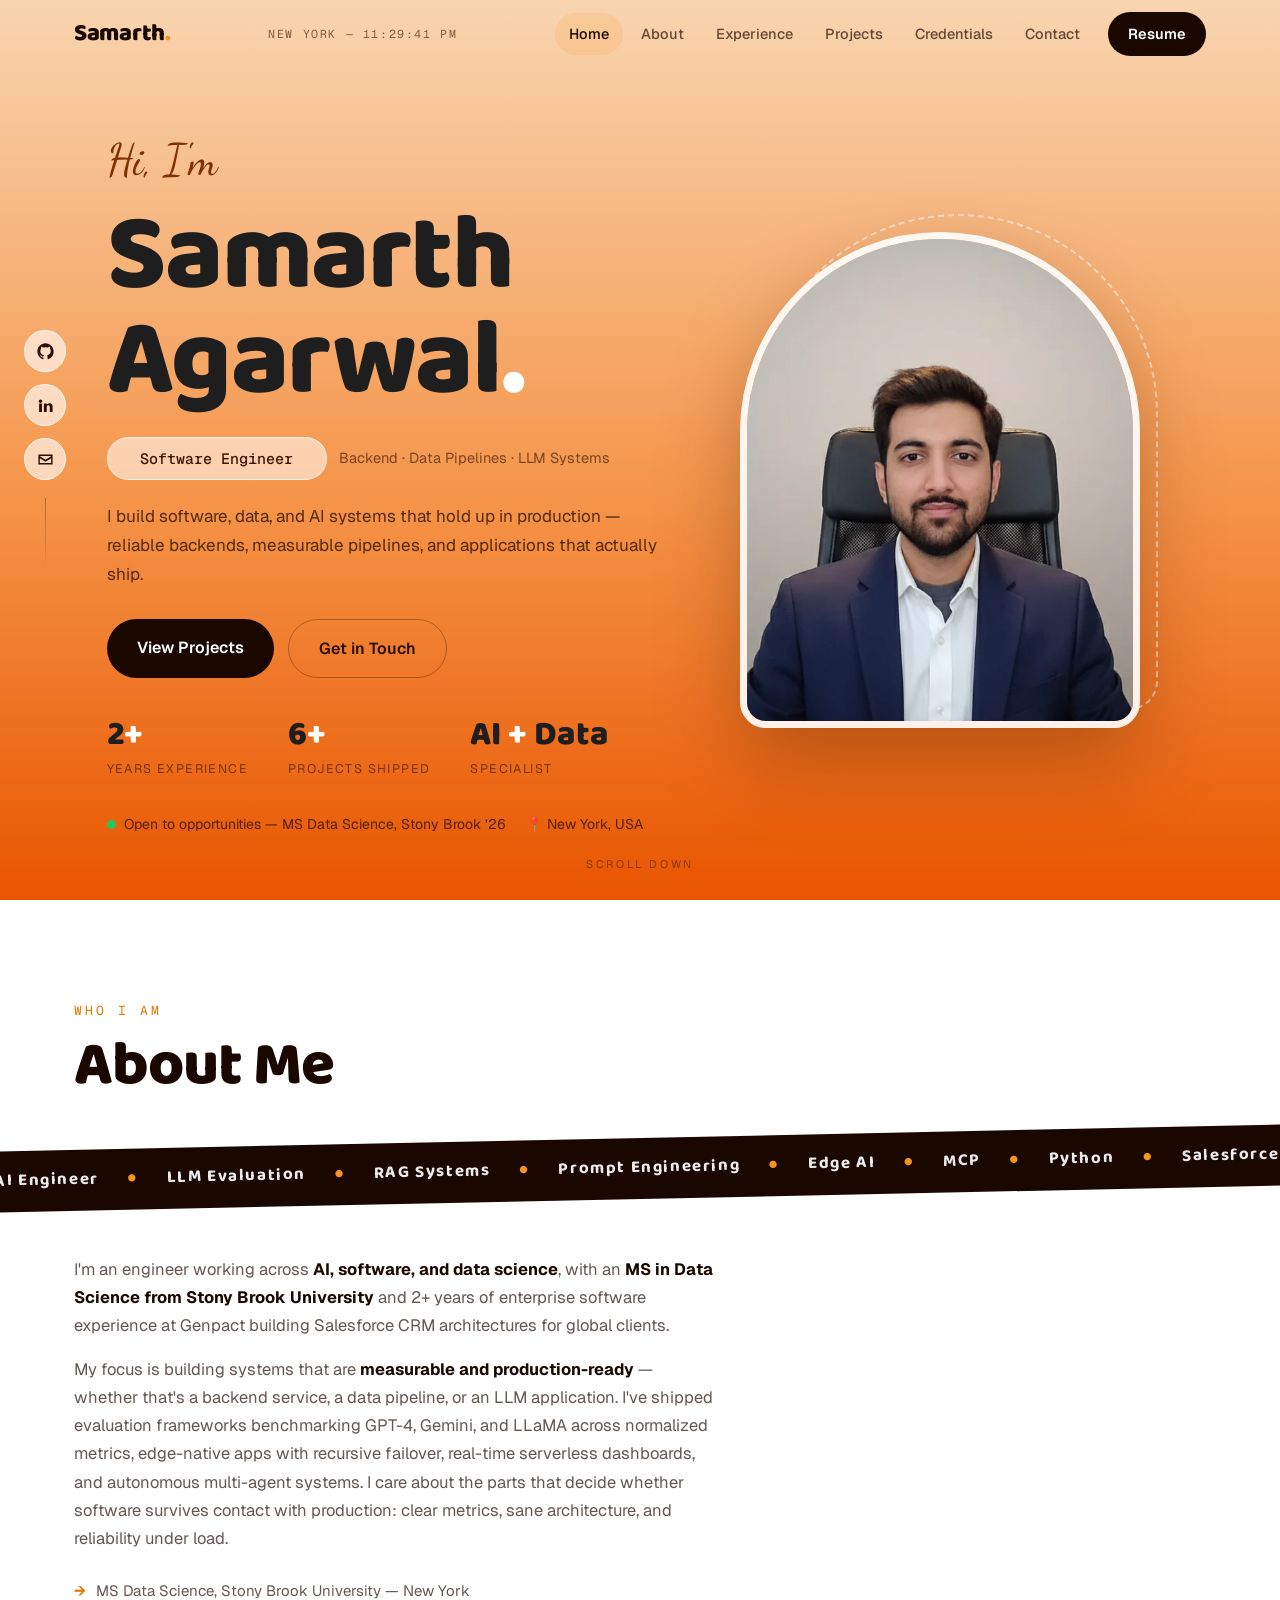
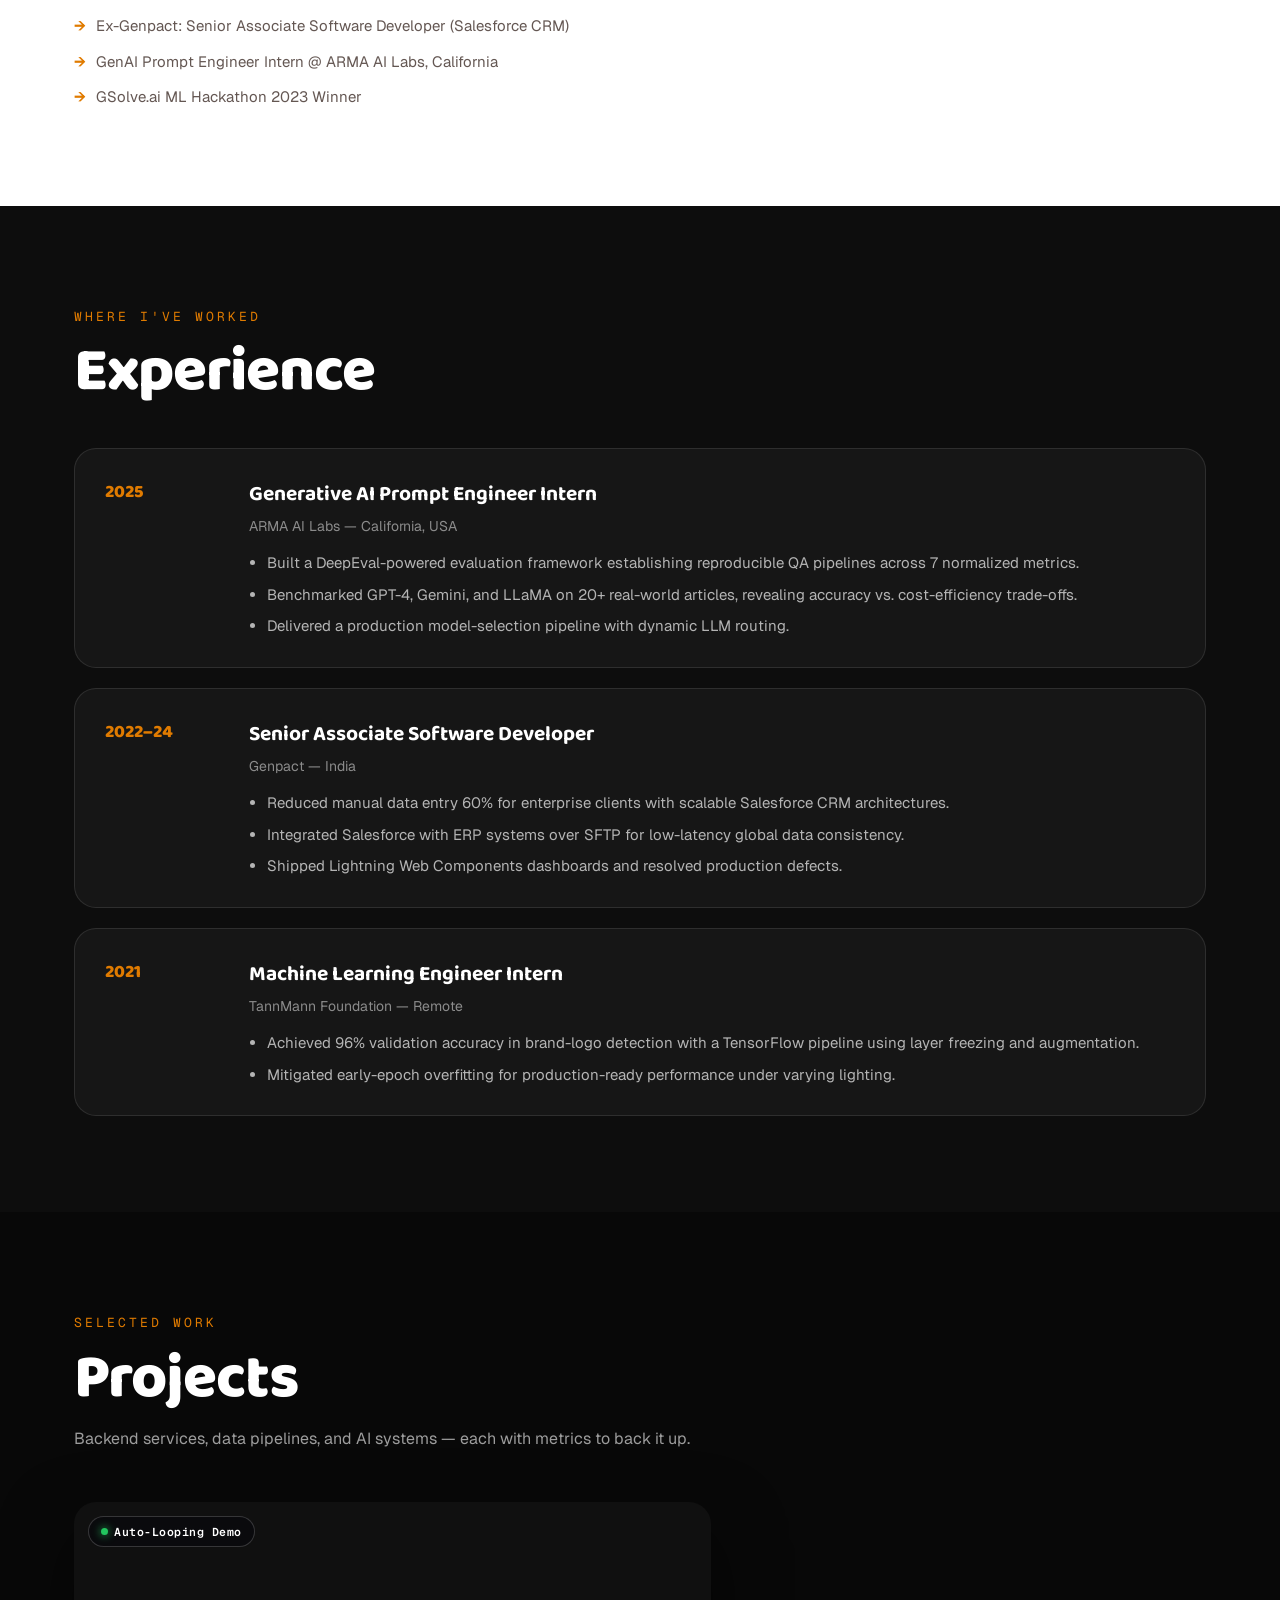
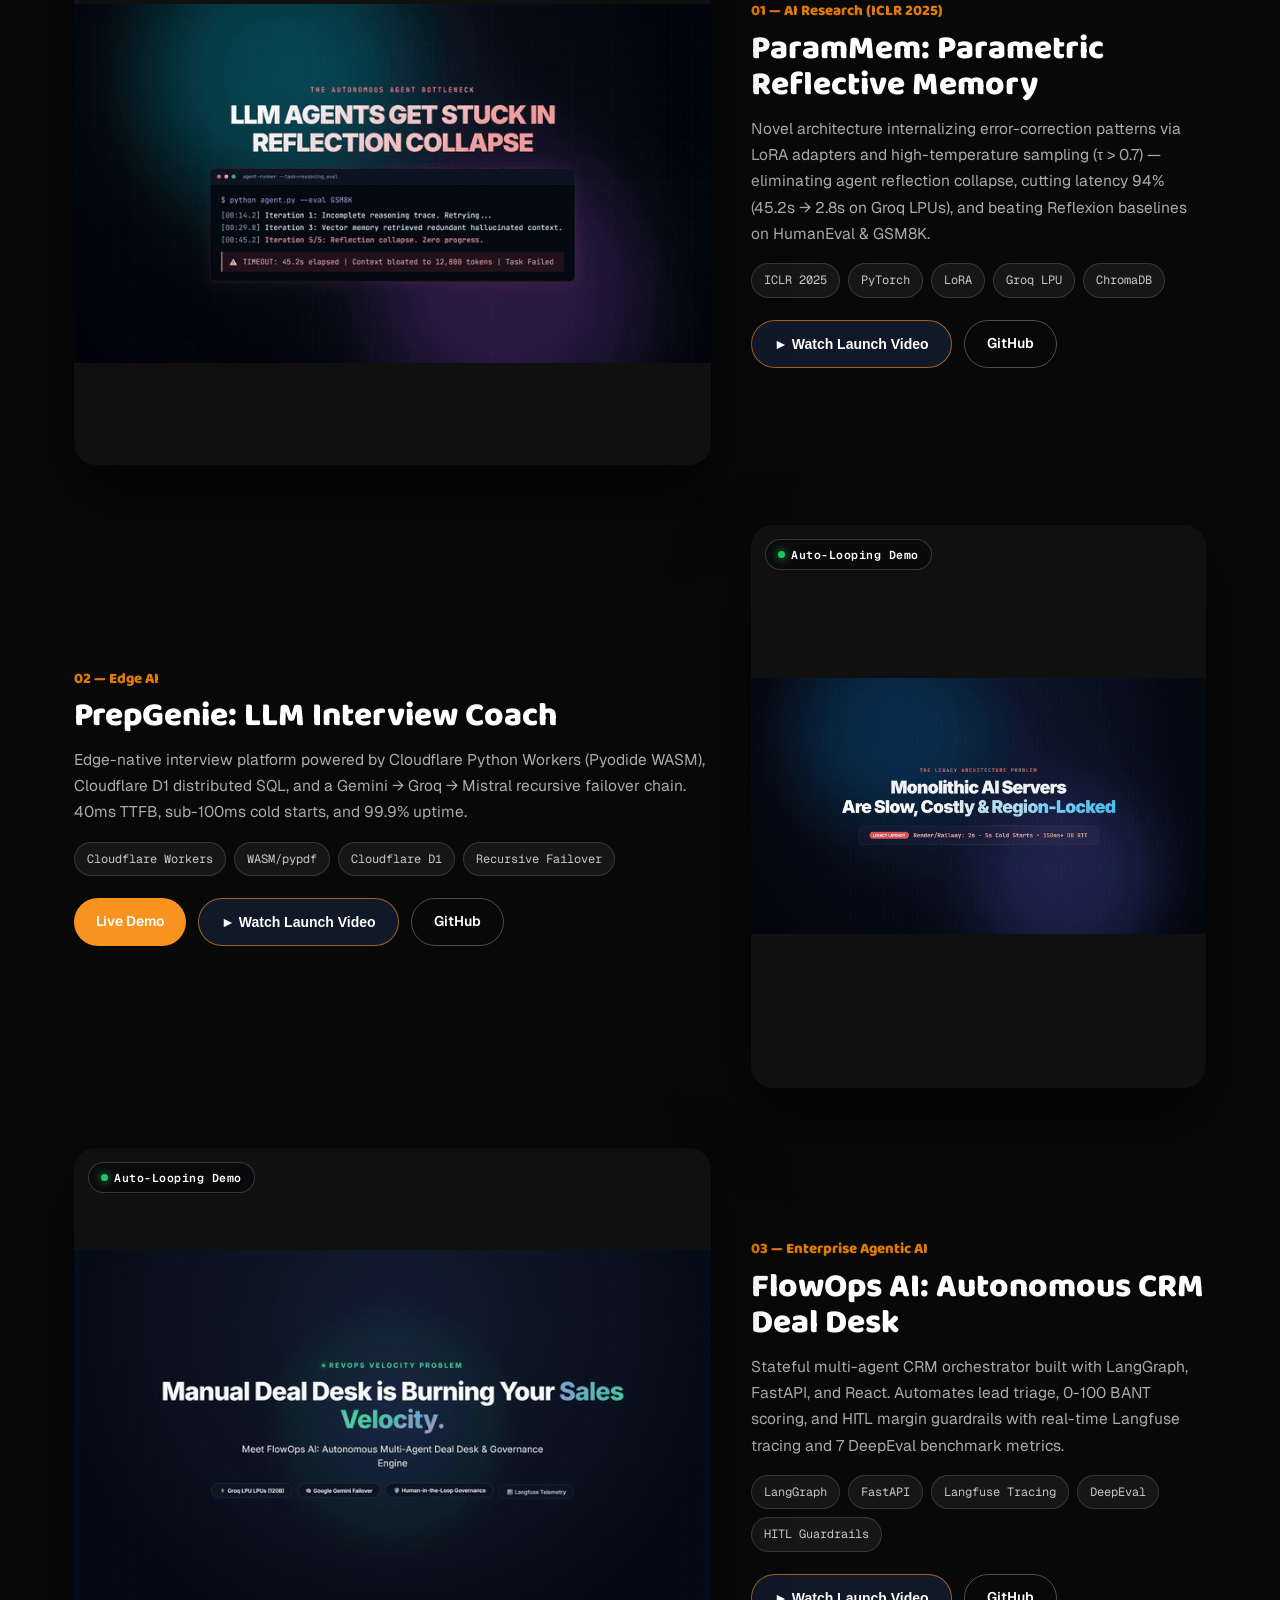
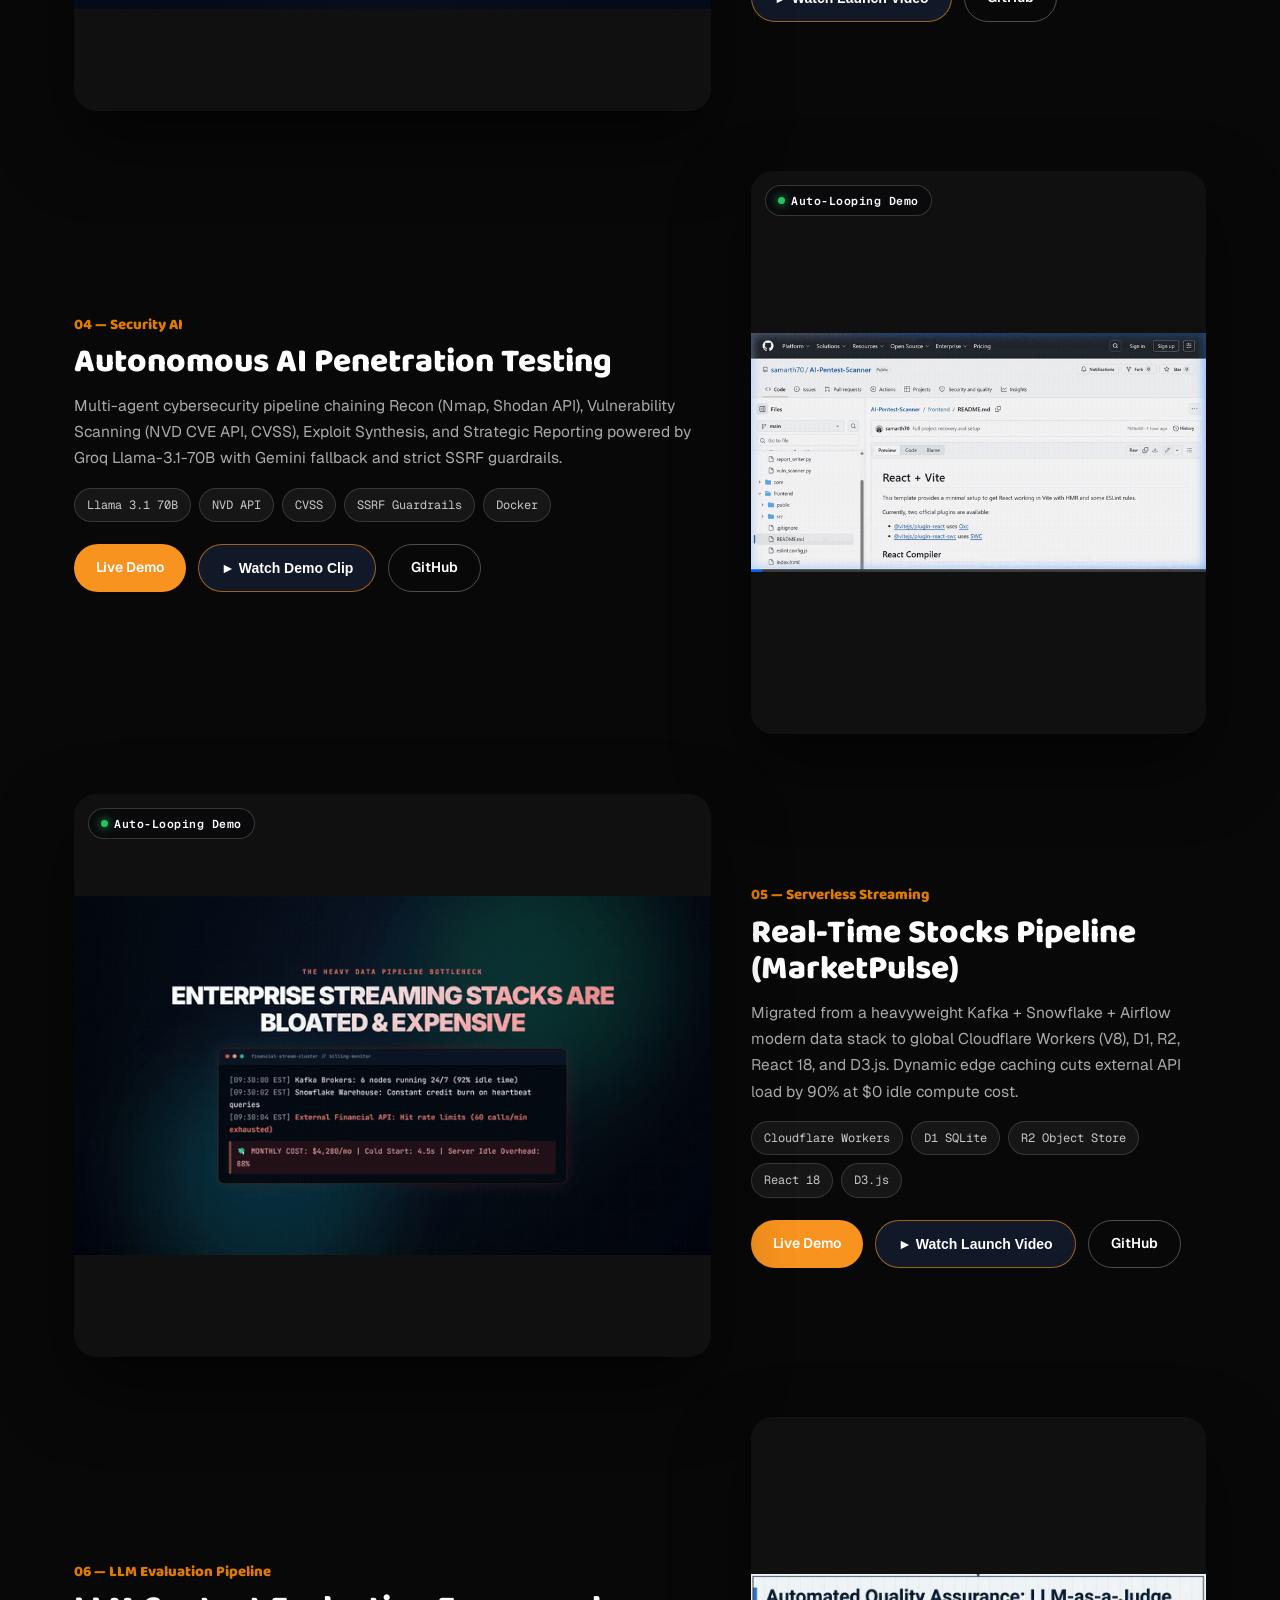
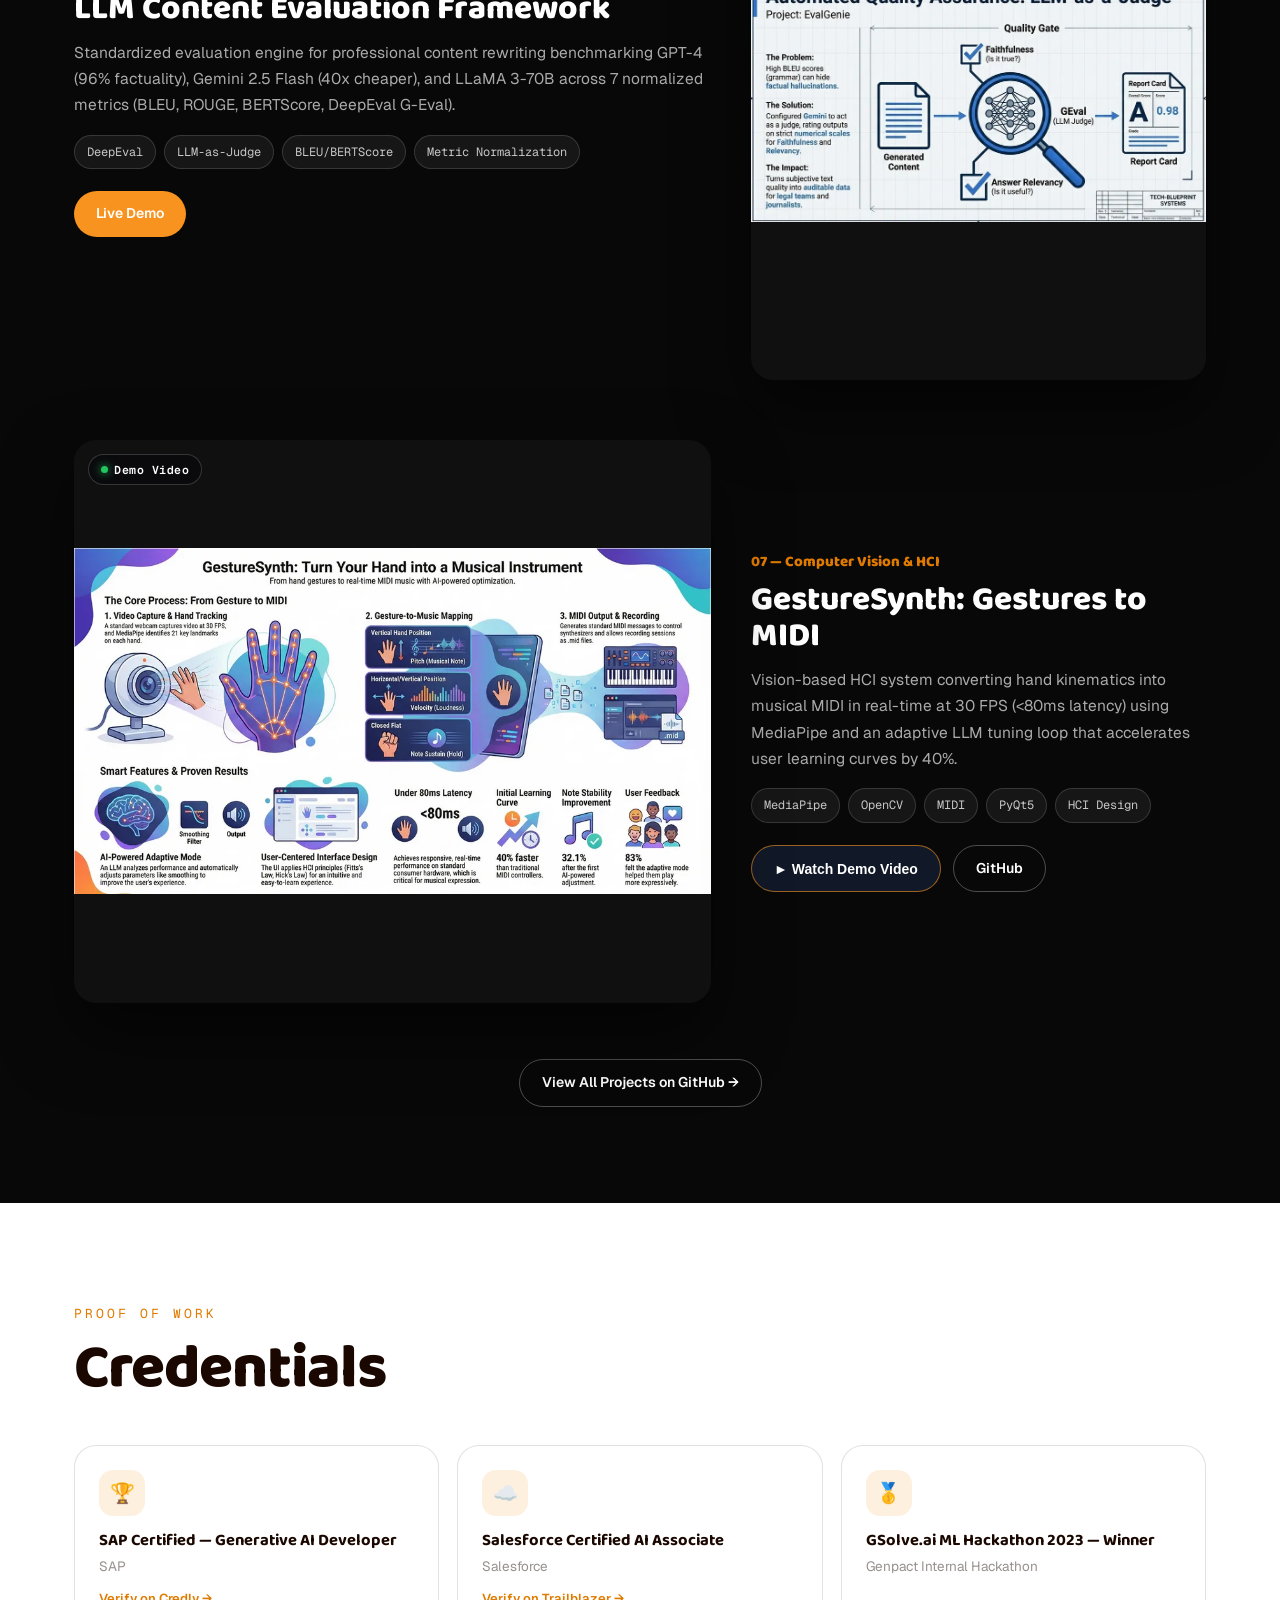
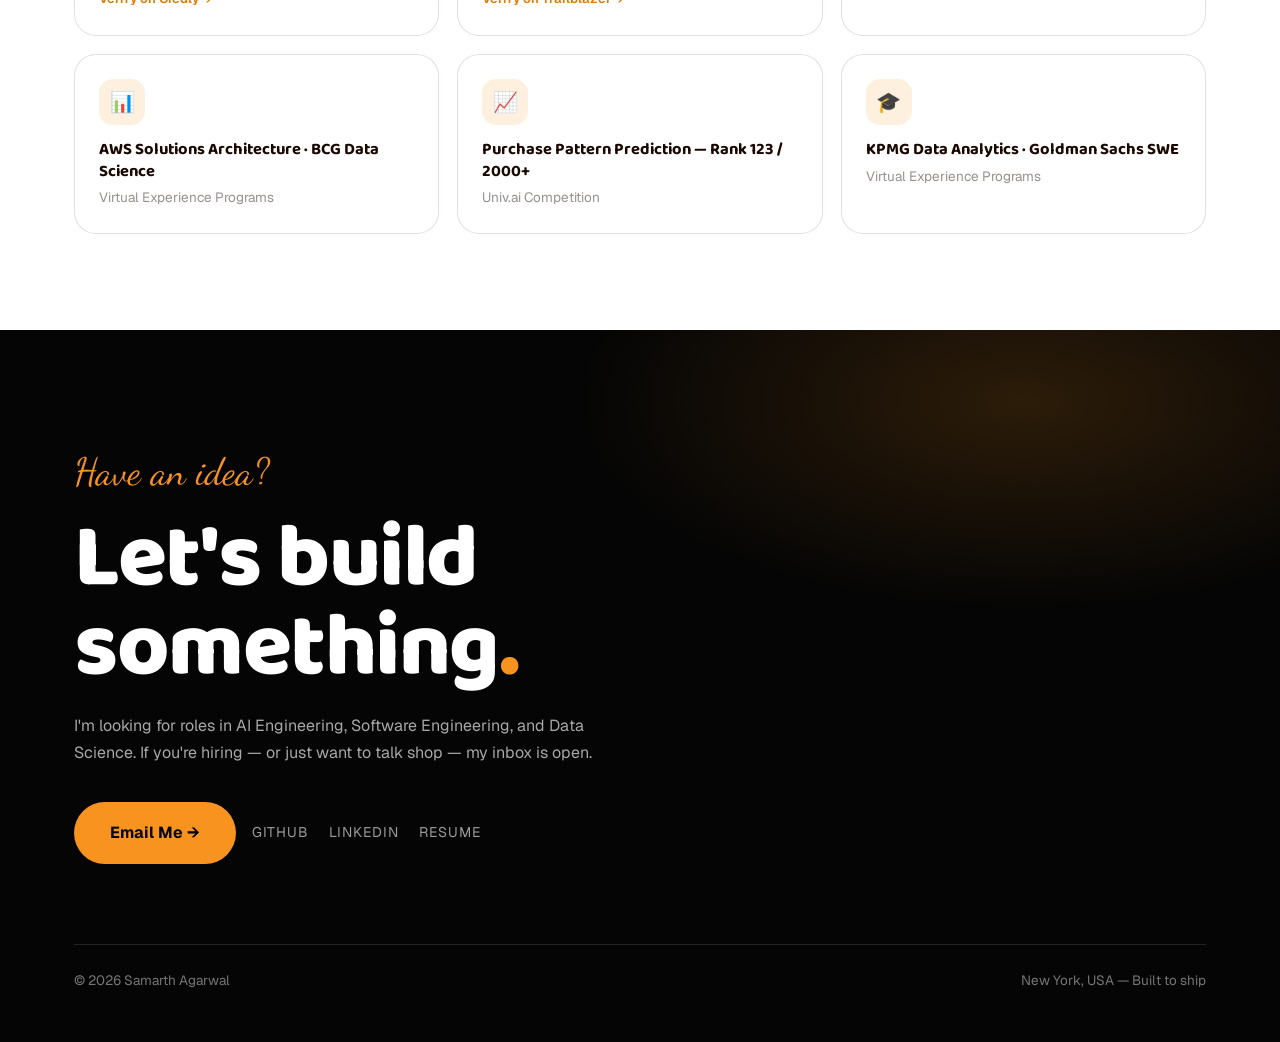
==== commit db77e77f: "Update index.html" ====
--- a/index.html
+++ b/index.html
@@ -526,7 +526,7 @@
 <p>My focus is building systems that are <strong>measurable and production-ready</strong> &mdash; whether that's a backend service, a data pipeline, or an LLM application. I've shipped evaluation frameworks benchmarking GPT-4, Gemini, and LLaMA across normalized metrics, edge-native apps with recursive failover, real-time serverless dashboards, and autonomous multi-agent systems. I care about the parts that decide whether software survives contact with production: clear metrics, sane architecture, and reliability under load.</p>
 <div class="about-facts">
 <div class="fact">MS Data Science, Stony Brook University &mdash; New York</div>
-<div class="fact">Ex-Genpact: Salesforce CRM for GE Renewable Energy &amp; Huntsman</div>
+<div class="fact">Ex-Genpact: Senior Associate Software Developer (Salesforce CRM) </div>
 <div class="fact">GenAI Prompt Engineer Intern @ ARMA AI Labs, California</div>
 <div class="fact">GSolve.ai ML Hackathon 2023 Winner</div>
 </div>
@@ -558,7 +558,7 @@
 <h3 class="xp-role">Senior Associate Software Developer</h3>
 <p class="xp-org">Genpact &mdash; India</p>
 <ul class="xp-points">
-<li>Reduced manual data entry 60% for enterprise clients (GE Renewable Energy, Huntsman) with scalable Salesforce CRM architectures.</li>
+<li>Reduced manual data entry 60% for enterprise clients with scalable Salesforce CRM architectures.</li>
 <li>Integrated Salesforce with ERP systems over SFTP for low-latency global data consistency.</li>
 <li>Shipped Lightning Web Components dashboards and resolved production defects.</li>
 </ul>
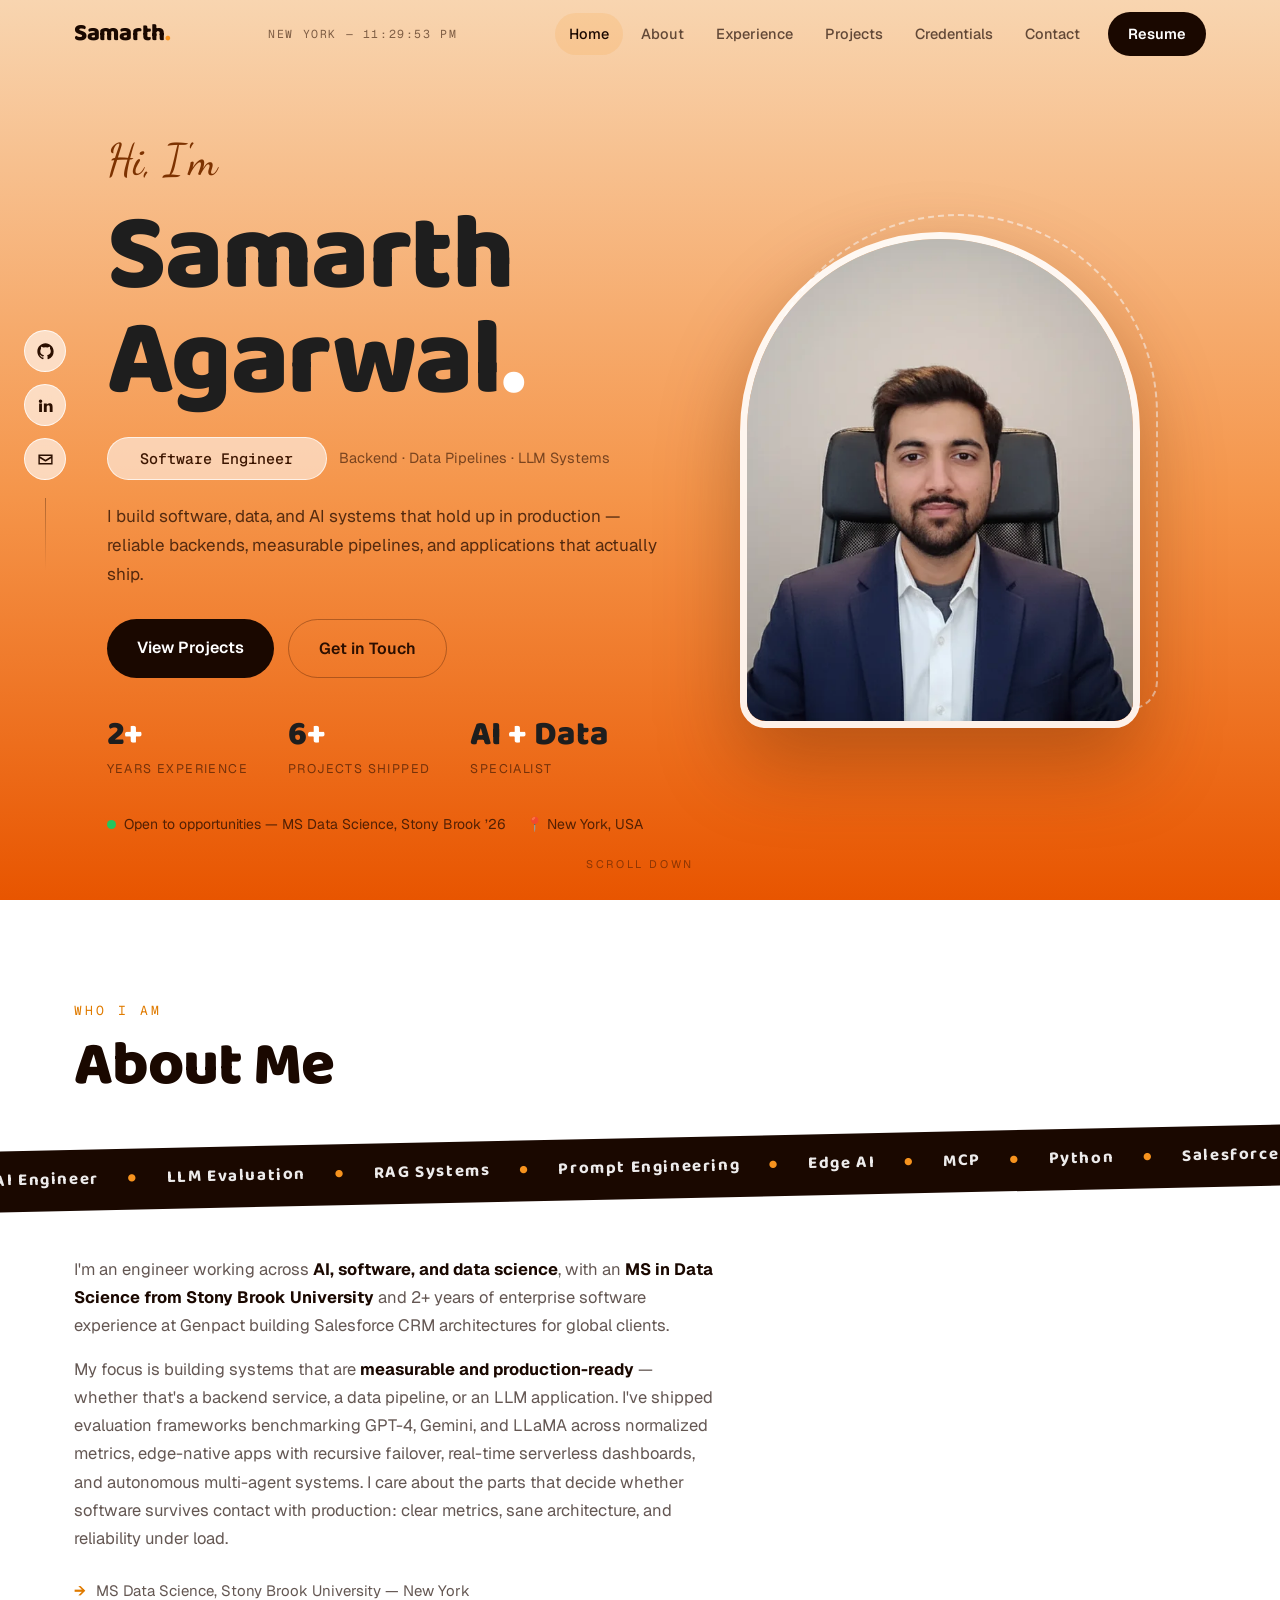
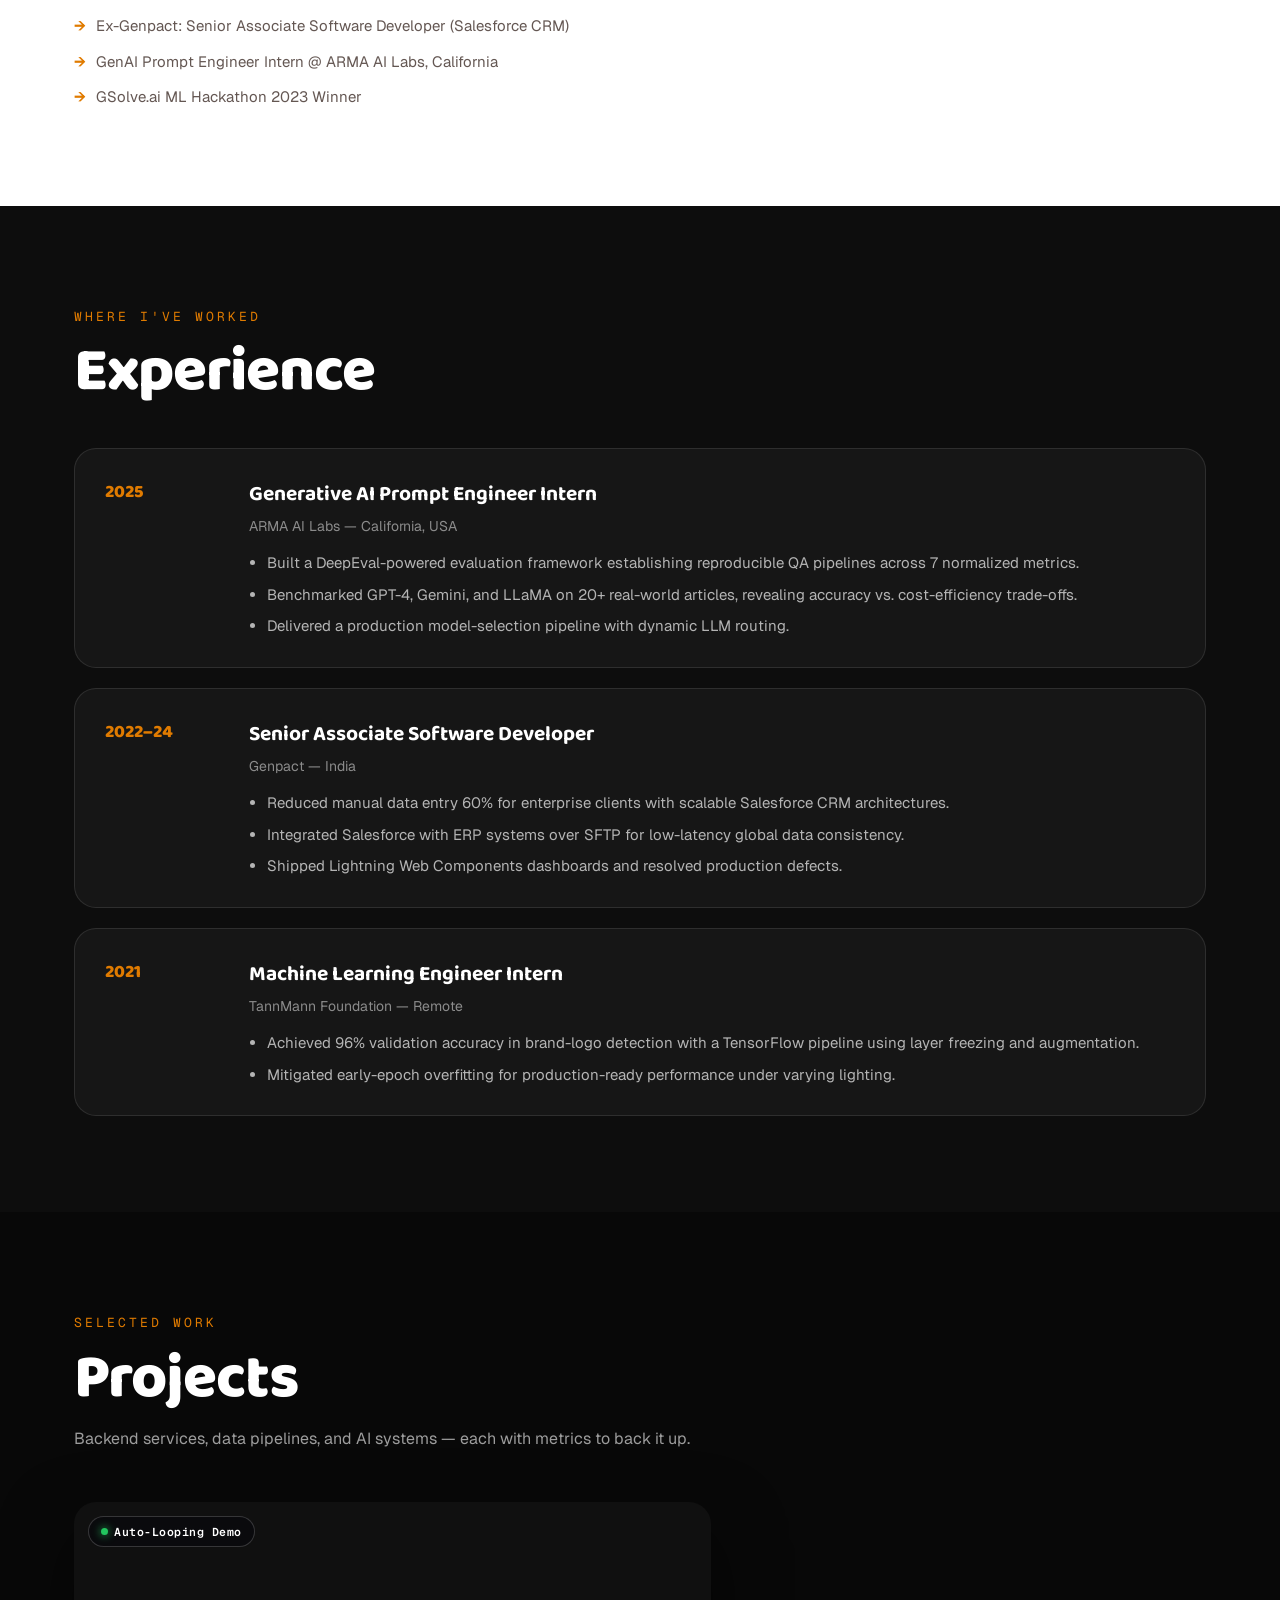
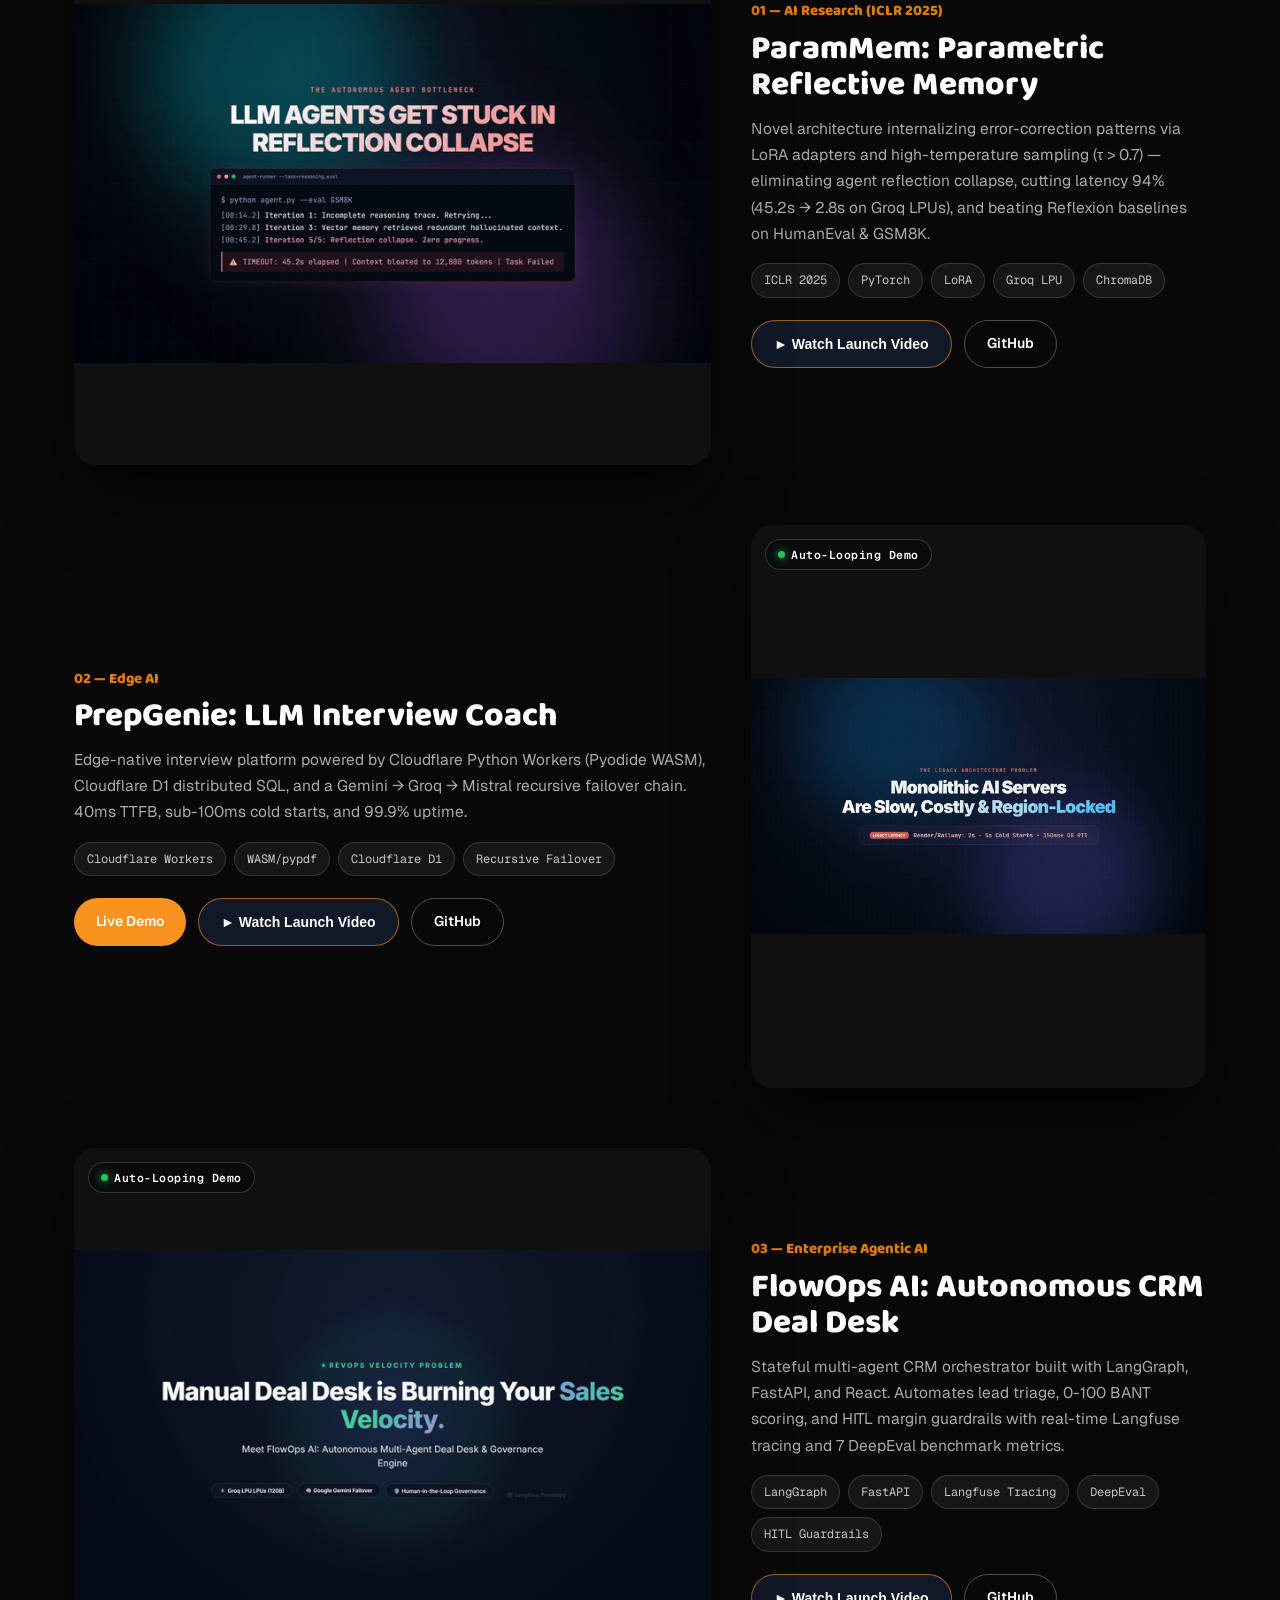
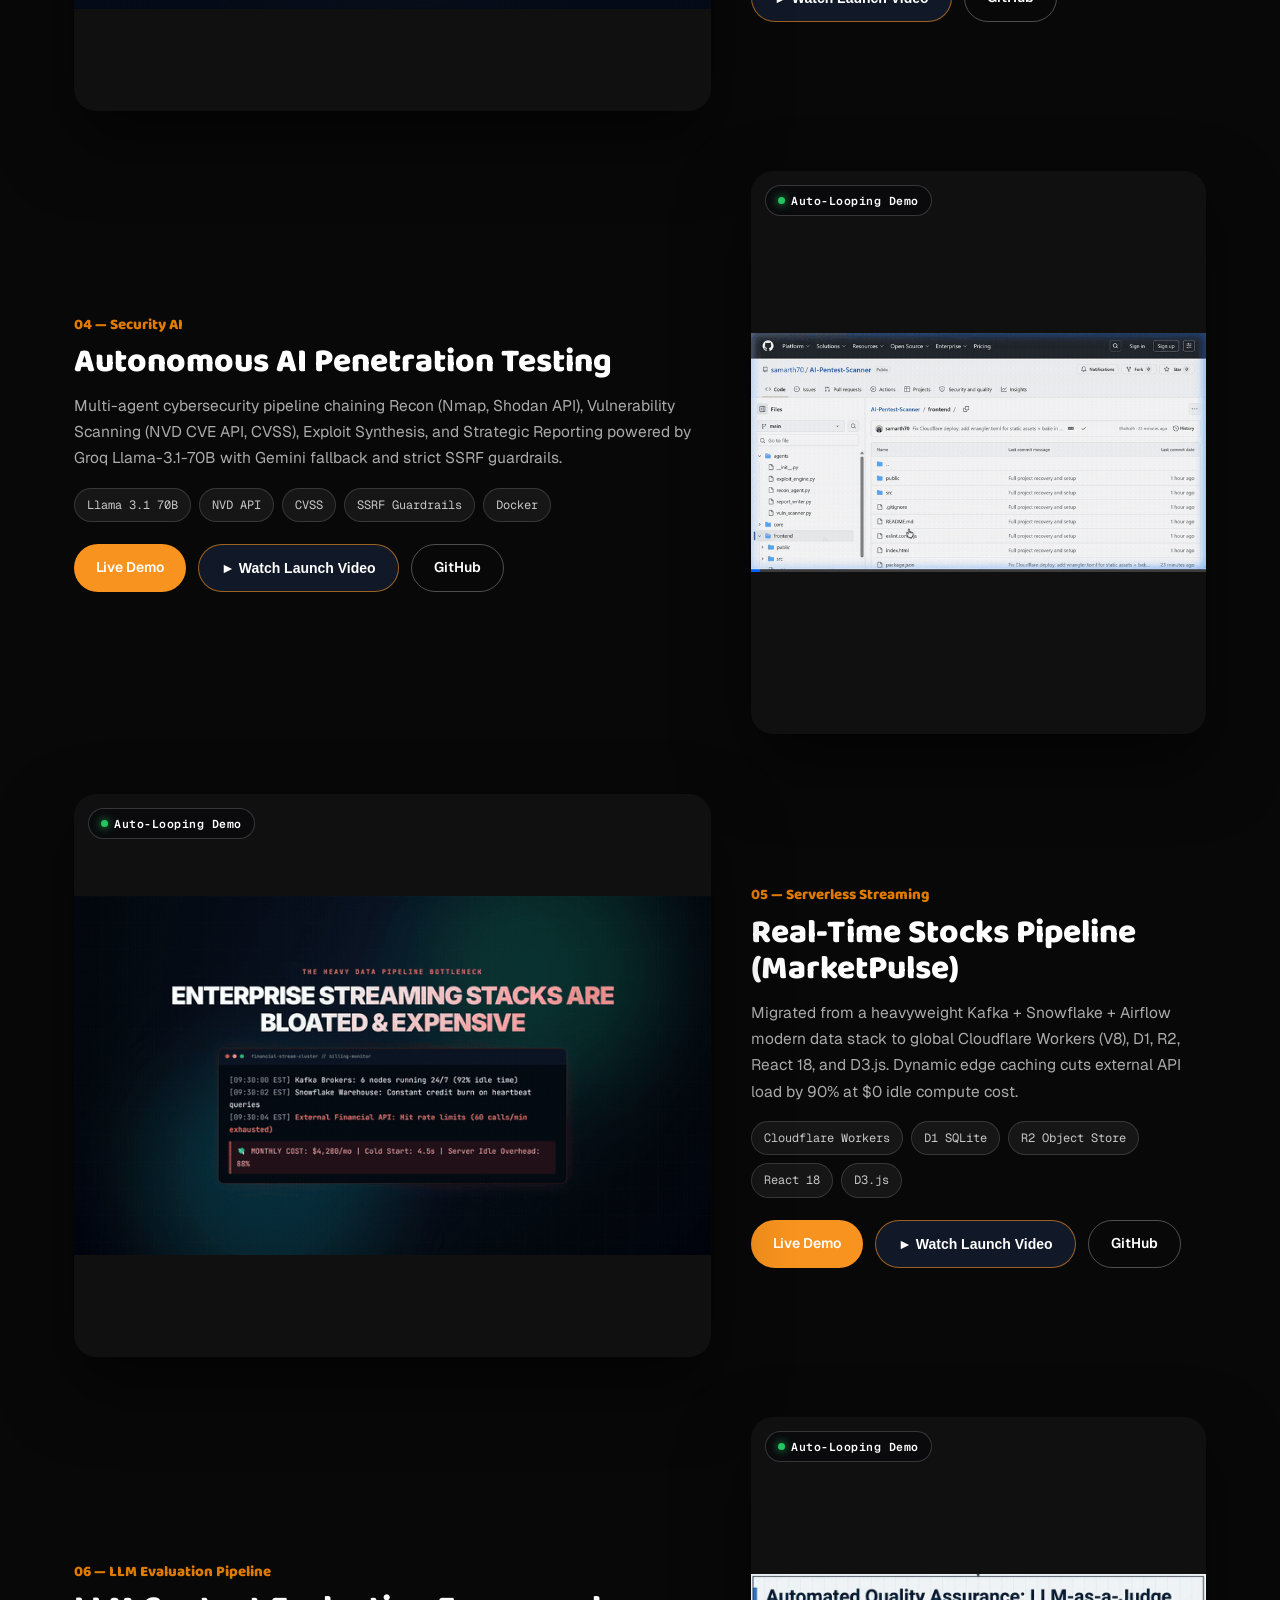
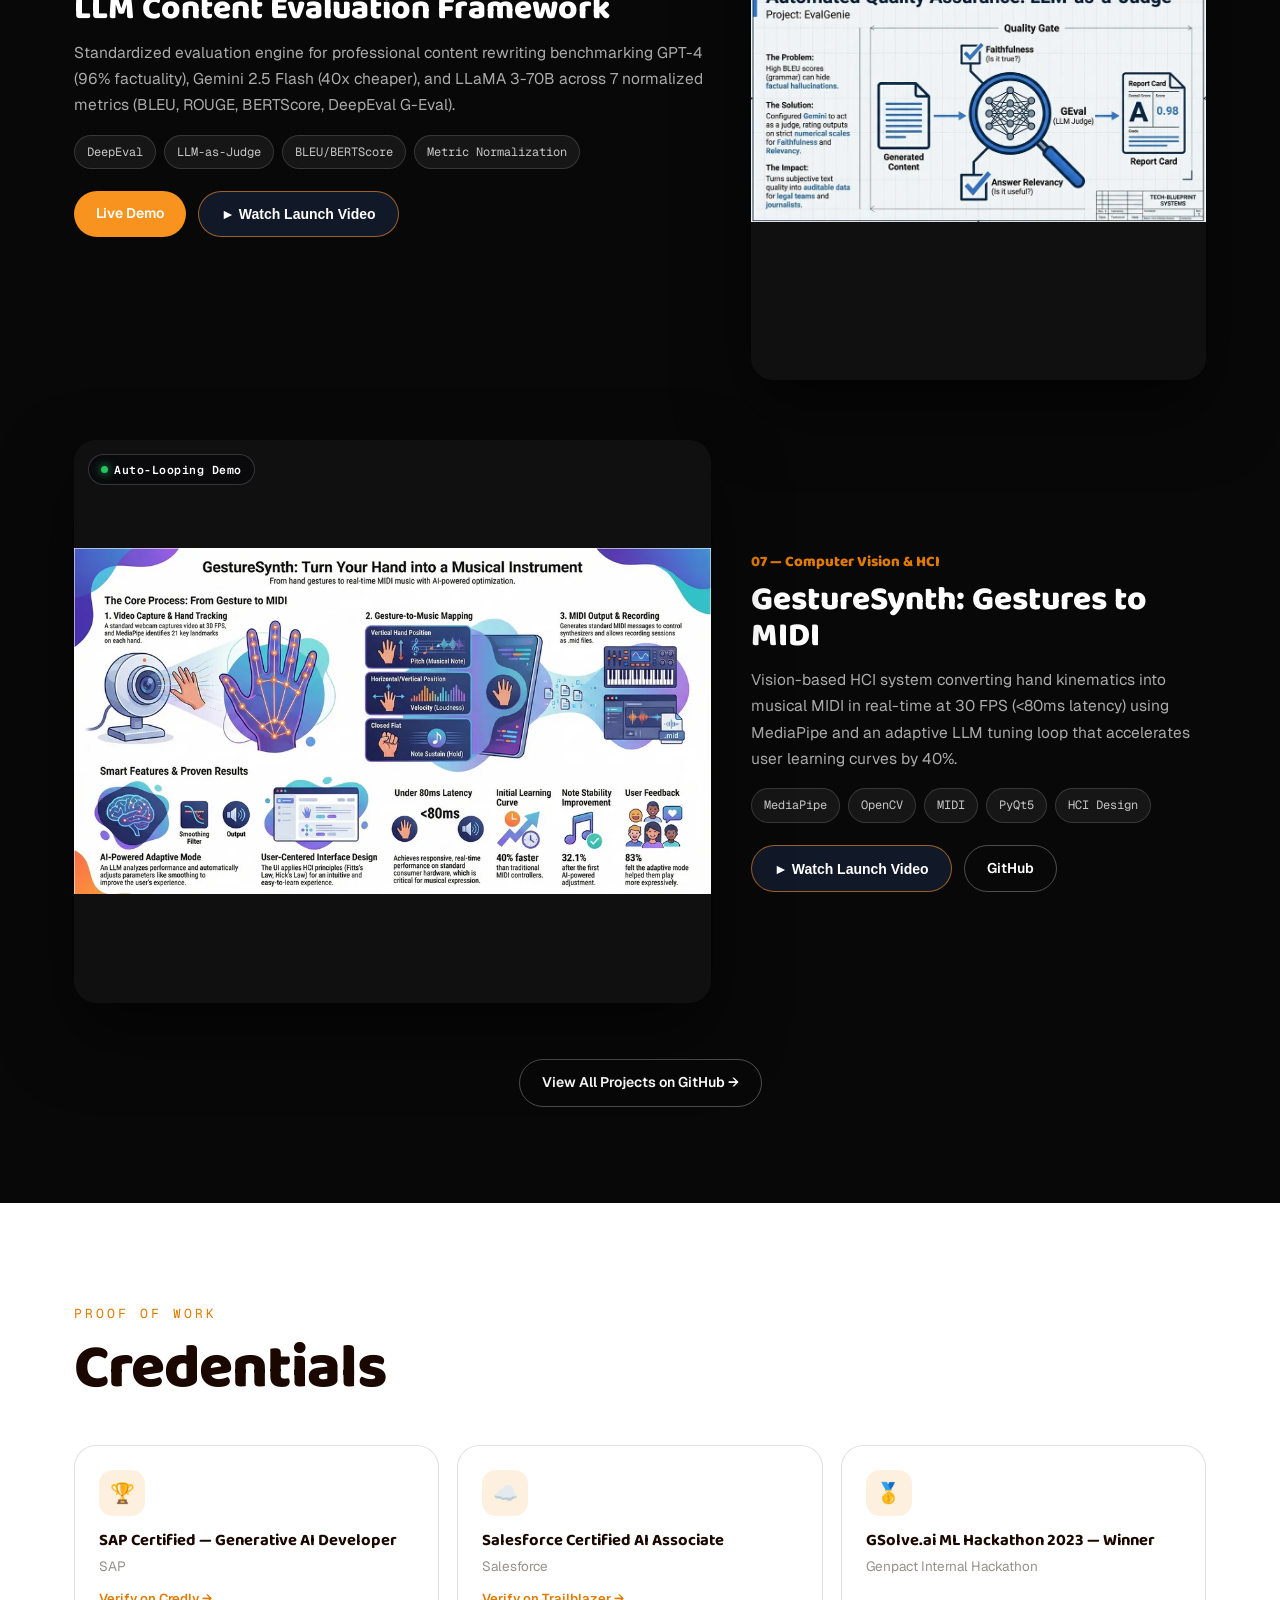
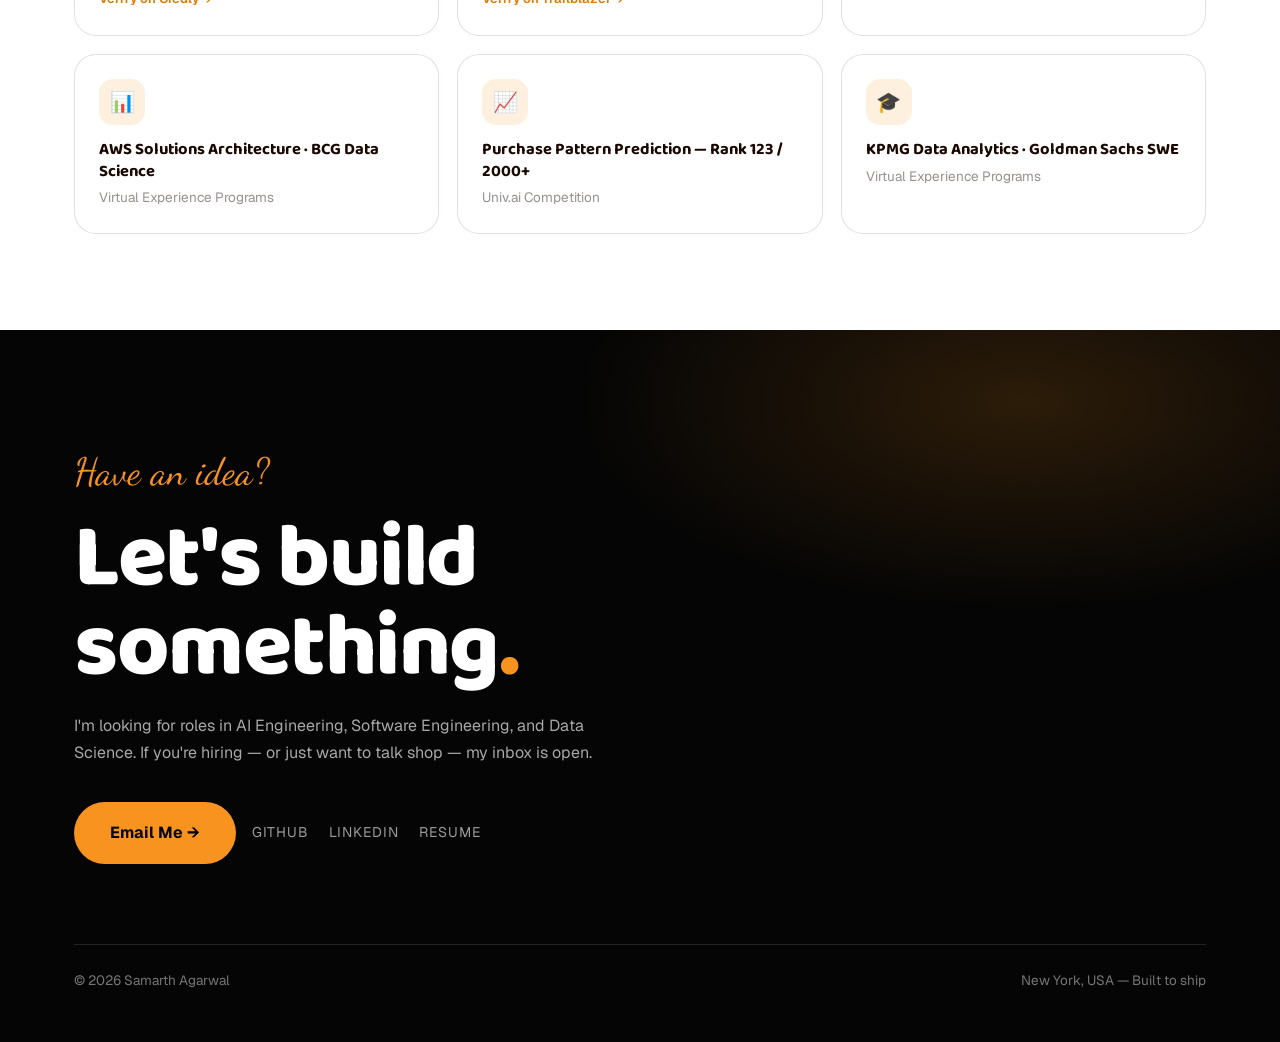
==== commit 432a8b46: "feat: Add launch brag videos for GestureSynth, Pentest, and LLM Eval Pipeline" ====
--- a/index.html
+++ b/index.html
@@ -654,7 +654,7 @@
 <div class="project-chips"><span>Llama 3.1 70B</span><span>NVD API</span><span>CVSS</span><span>SSRF Guardrails</span><span>Docker</span></div>
 <div class="project-links">
 <a class="link-pill" href="https://ai-pentest-scanner.sam747331.workers.dev/" target="_blank" rel="noopener noreferrer">Live Demo</a>
-<button class="link-pill video-pill" data-open-demo="media/pentest.mp4" data-demo-title="Autonomous AI Pentest Scanner" data-demo-link="https://github.com/samarth70/AI-Pentest-Scanner">&#9658; Watch Demo Clip</button>
+<button class="link-pill video-pill" data-open-demo="media/pentest.mp4" data-demo-title="Autonomous AI Pentest Scanner" data-demo-link="https://github.com/samarth70/AI-Pentest-Scanner">&#9658; Watch Launch Video</button>
 <a class="link-pill ghost" href="https://github.com/samarth70/AI-Pentest-Scanner" target="_blank" rel="noopener noreferrer">GitHub</a>
 </div>
 </div>
@@ -680,8 +680,10 @@
 </article>
 
 <article class="project">
-<div class="project-visual">
+<div class="project-visual" data-demo-video="media/llmeval.mp4" data-demo-title="LLM Content Evaluation Framework" data-demo-link="https://sa-m-llm-evaluation-framework.hf.space/">
+<span class="visual-badge">Auto-Looping Demo</span>
 <img src="./images/EvalGenie.webp" alt="LLM evaluation framework dashboard" loading="lazy" width="1000" height="563">
+<div class="play-btn-overlay"><div class="play-circle">&#9658;</div></div>
 </div>
 <div>
 <div class="project-num">06 &mdash; LLM Evaluation Pipeline</div>
@@ -690,13 +692,14 @@
 <div class="project-chips"><span>DeepEval</span><span>LLM-as-Judge</span><span>BLEU/BERTScore</span><span>Metric Normalization</span></div>
 <div class="project-links">
 <a class="link-pill" href="https://sa-m-llm-evaluation-framework.hf.space/" target="_blank" rel="noopener noreferrer">Live Demo</a>
+<button class="link-pill video-pill" data-open-demo="media/llmeval.mp4" data-demo-title="LLM Content Evaluation Framework" data-demo-link="https://sa-m-llm-evaluation-framework.hf.space/">&#9658; Watch Launch Video</button>
 </div>
 </div>
 </article>
 
 <article class="project">
 <div class="project-visual" data-demo-video="media/gesturesynth.mp4" data-demo-title="GestureSynth: Gestures to Real-Time MIDI" data-demo-link="https://github.com/samarth70/A-Vision-Based-Hand-Gesture-System-for-Expressive-Musical-Performance">
-<span class="visual-badge">Demo Video</span>
+<span class="visual-badge">Auto-Looping Demo</span>
 <img src="./images/GestureSynth.webp" alt="GestureSynth hand gesture to MIDI" loading="lazy" width="1000" height="563">
 <div class="play-btn-overlay"><div class="play-circle">&#9658;</div></div>
 </div>
@@ -706,7 +709,7 @@
 <p class="project-desc">Vision-based HCI system converting hand kinematics into musical MIDI in real-time at 30 FPS (&lt;80ms latency) using MediaPipe and an adaptive LLM tuning loop that accelerates user learning curves by 40%.</p>
 <div class="project-chips"><span>MediaPipe</span><span>OpenCV</span><span>MIDI</span><span>PyQt5</span><span>HCI Design</span></div>
 <div class="project-links">
-<button class="link-pill video-pill" data-open-demo="media/gesturesynth.mp4" data-demo-title="GestureSynth: Gestures to MIDI Demo" data-demo-link="https://github.com/samarth70/A-Vision-Based-Hand-Gesture-System-for-Expressive-Musical-Performance">&#9658; Watch Demo Video</button>
+<button class="link-pill video-pill" data-open-demo="media/gesturesynth.mp4" data-demo-title="GestureSynth: Gestures to MIDI Demo" data-demo-link="https://github.com/samarth70/A-Vision-Based-Hand-Gesture-System-for-Expressive-Musical-Performance">&#9658; Watch Launch Video</button>
 <a class="link-pill ghost" href="https://github.com/samarth70/A-Vision-Based-Hand-Gesture-System-for-Expressive-Musical-Performance" target="_blank" rel="noopener noreferrer">GitHub</a>
 </div>
 </div>
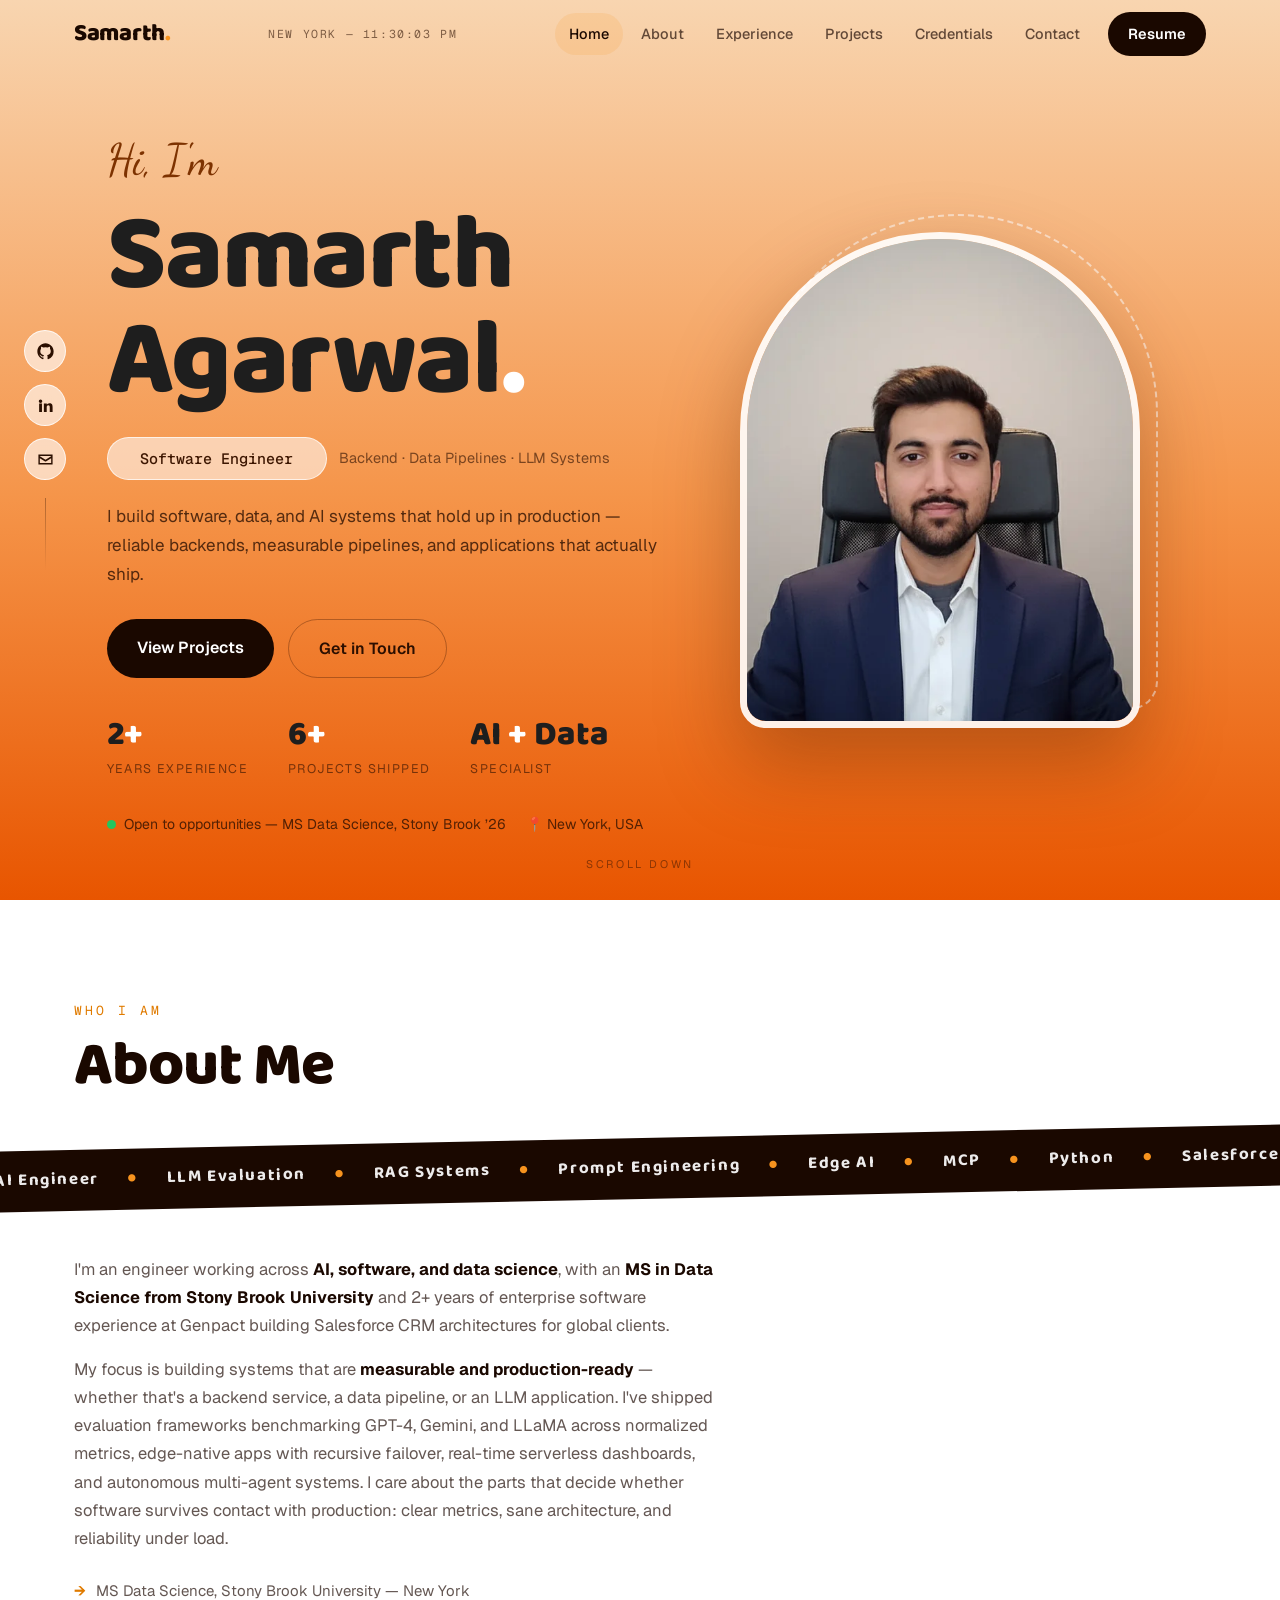
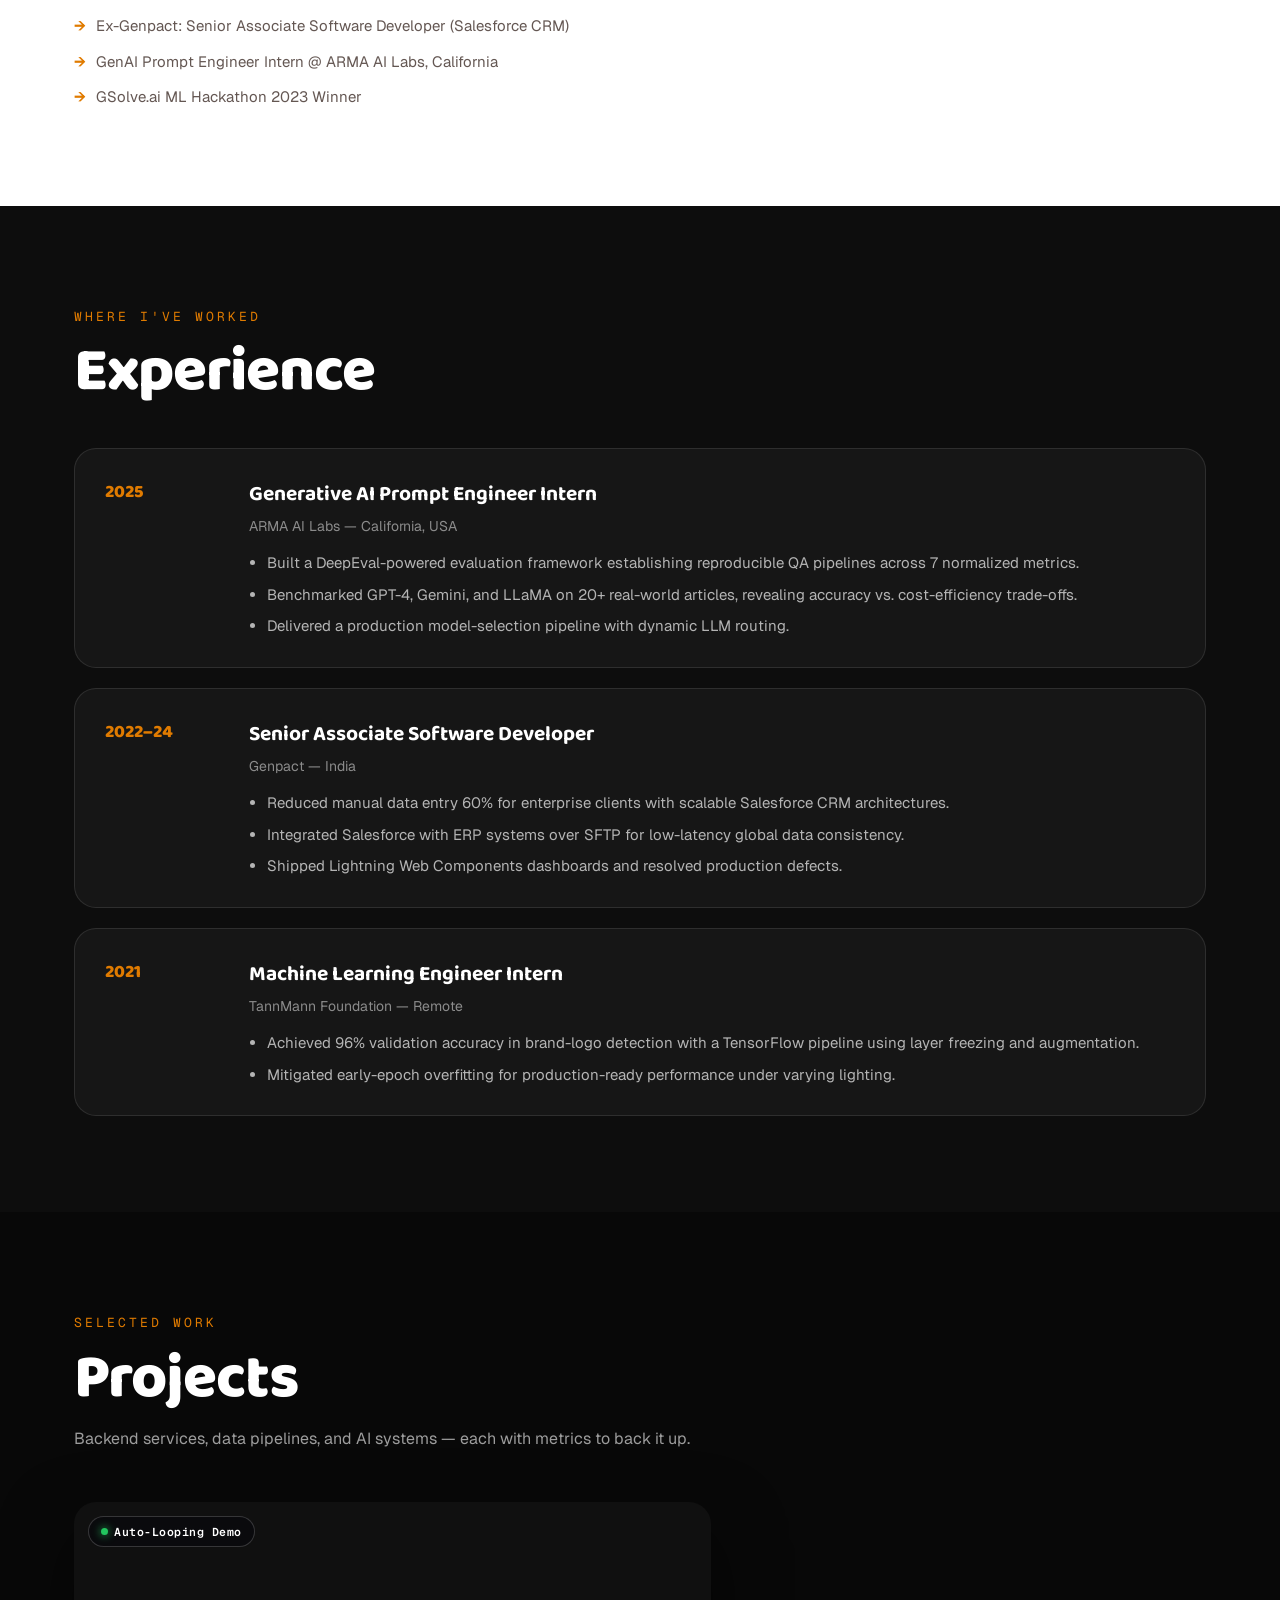
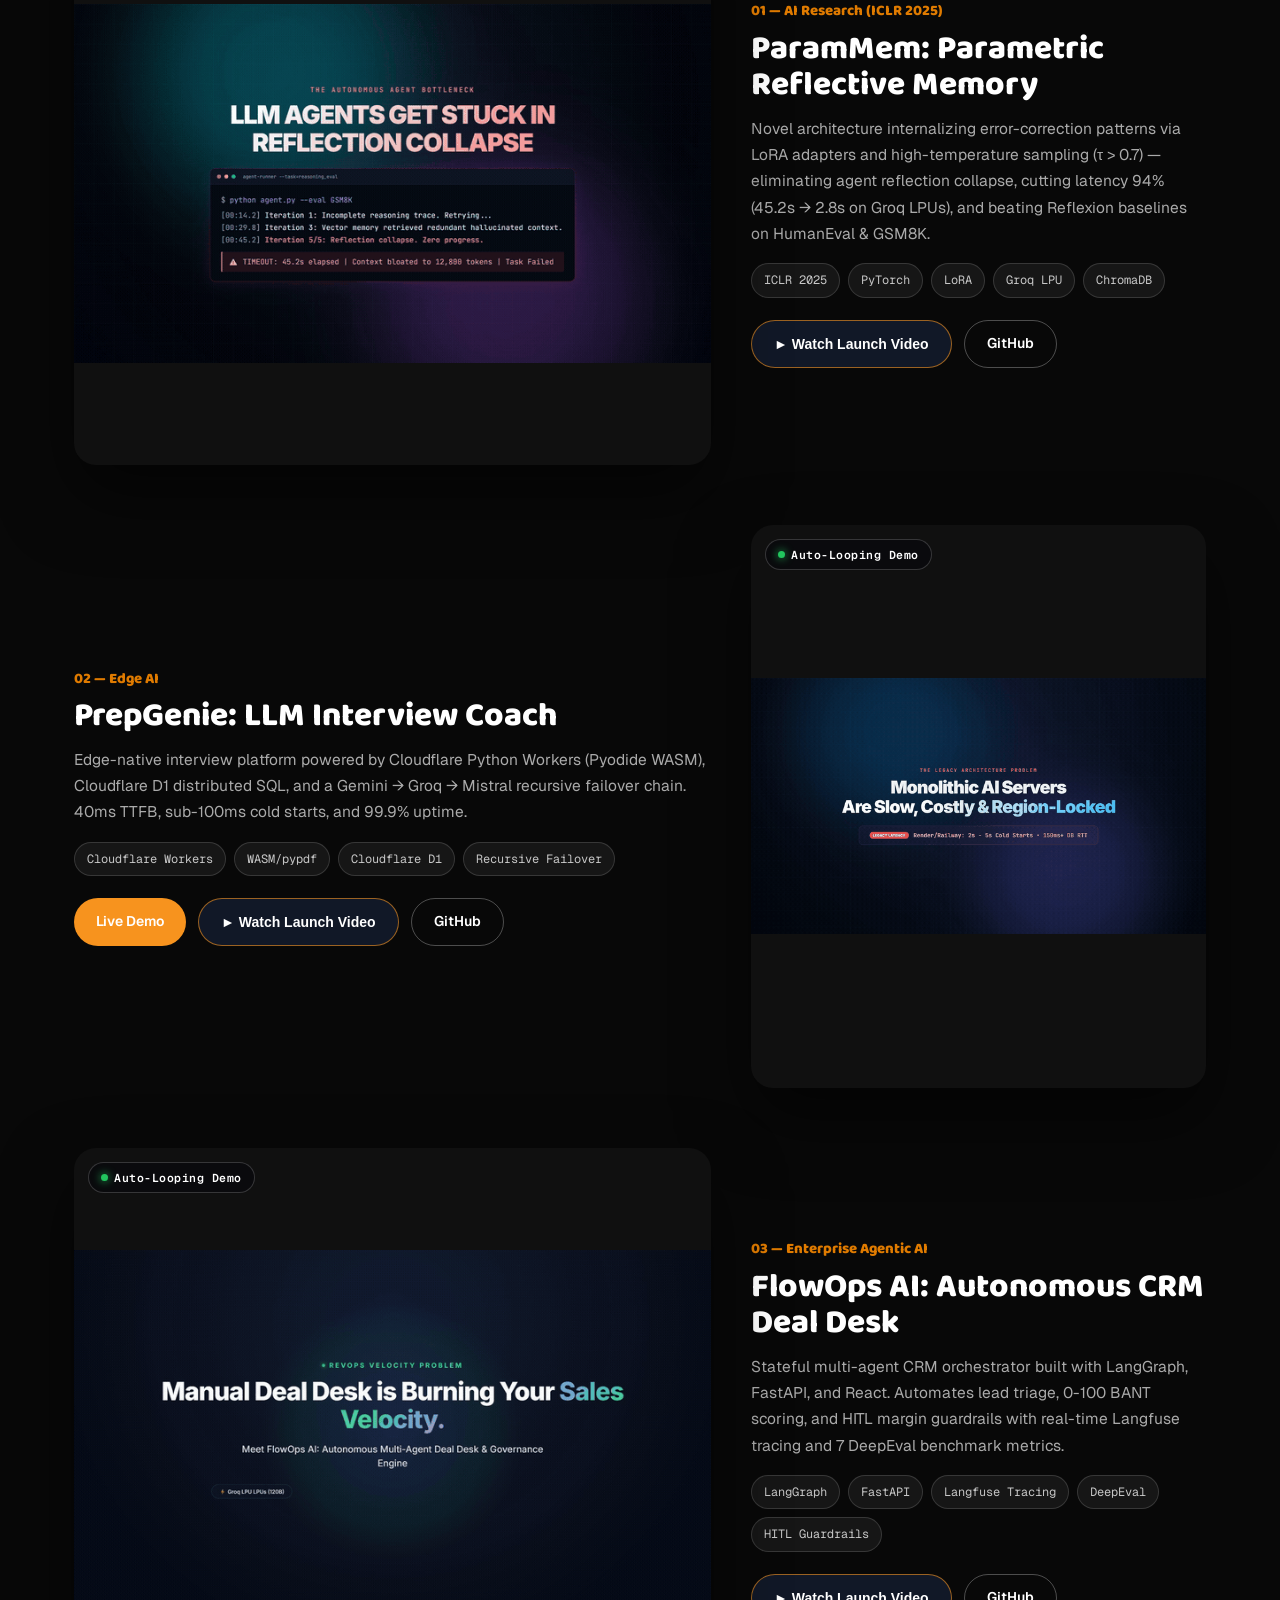
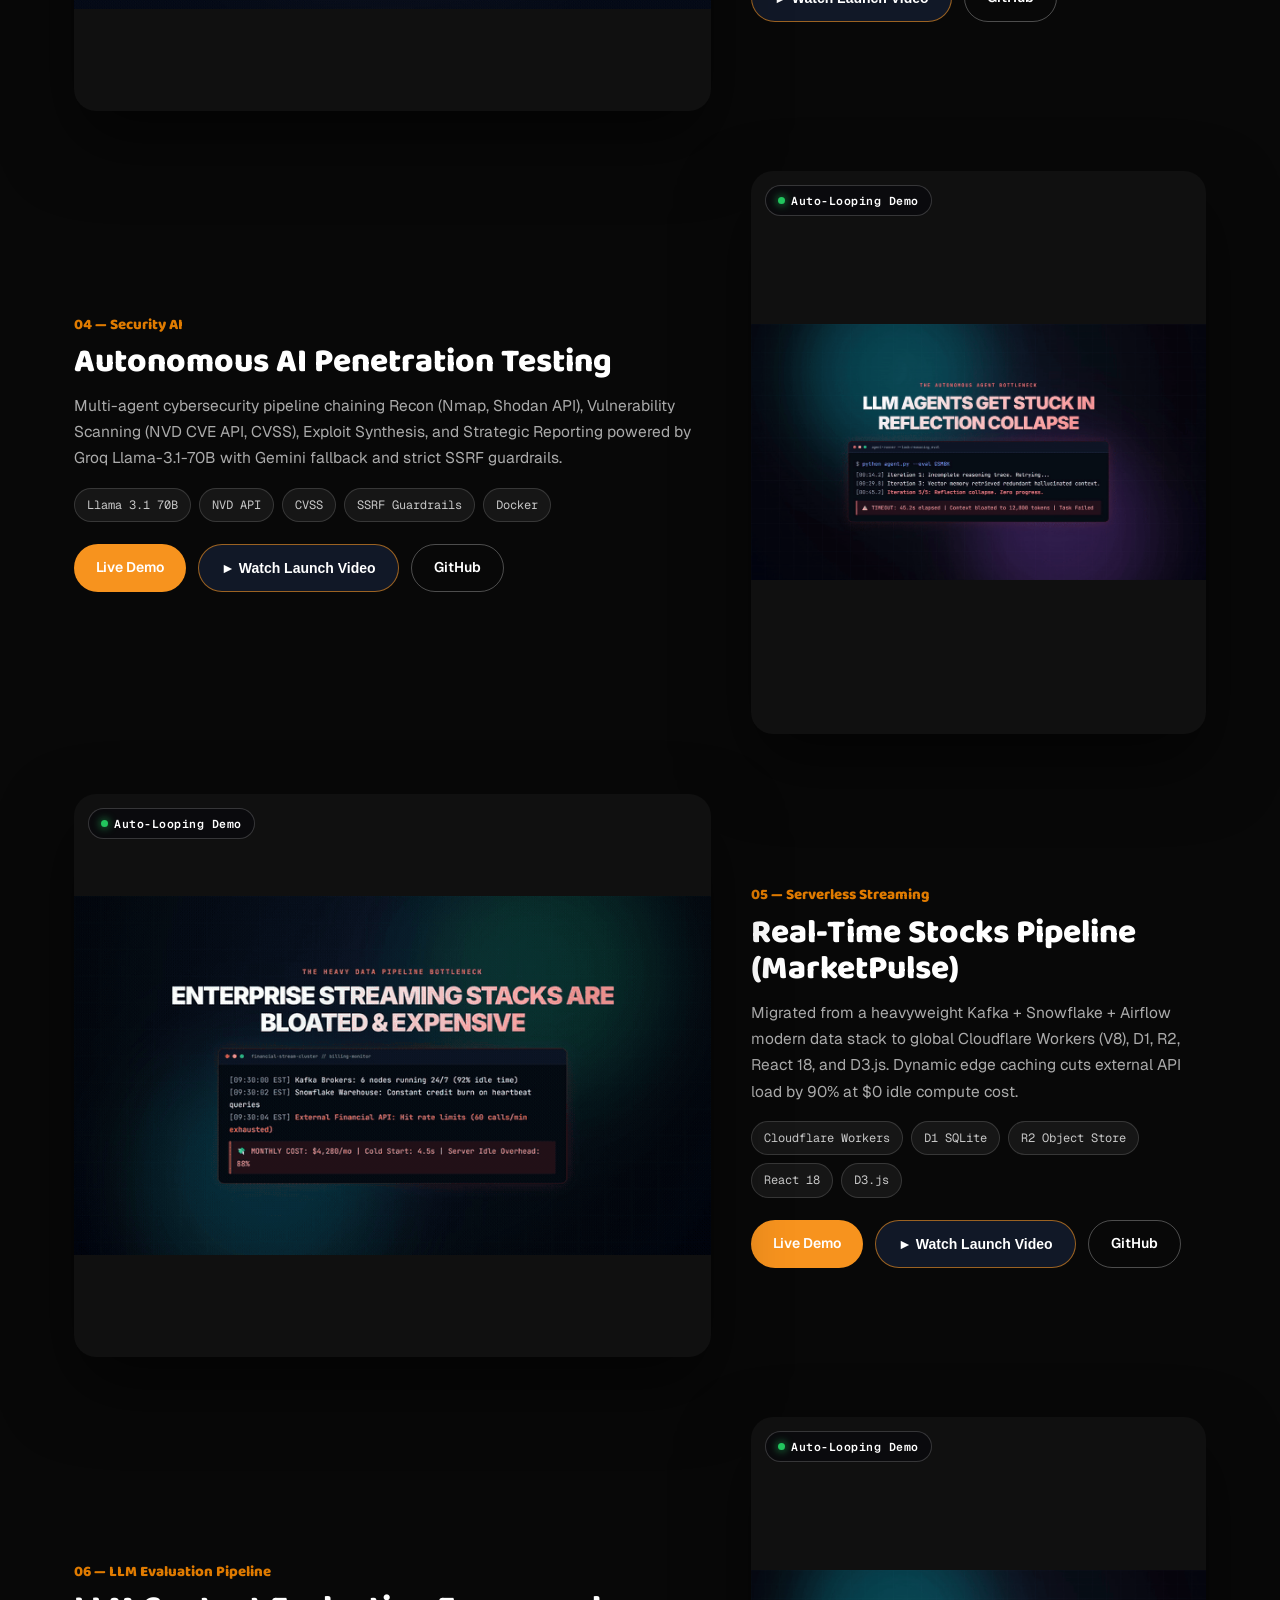
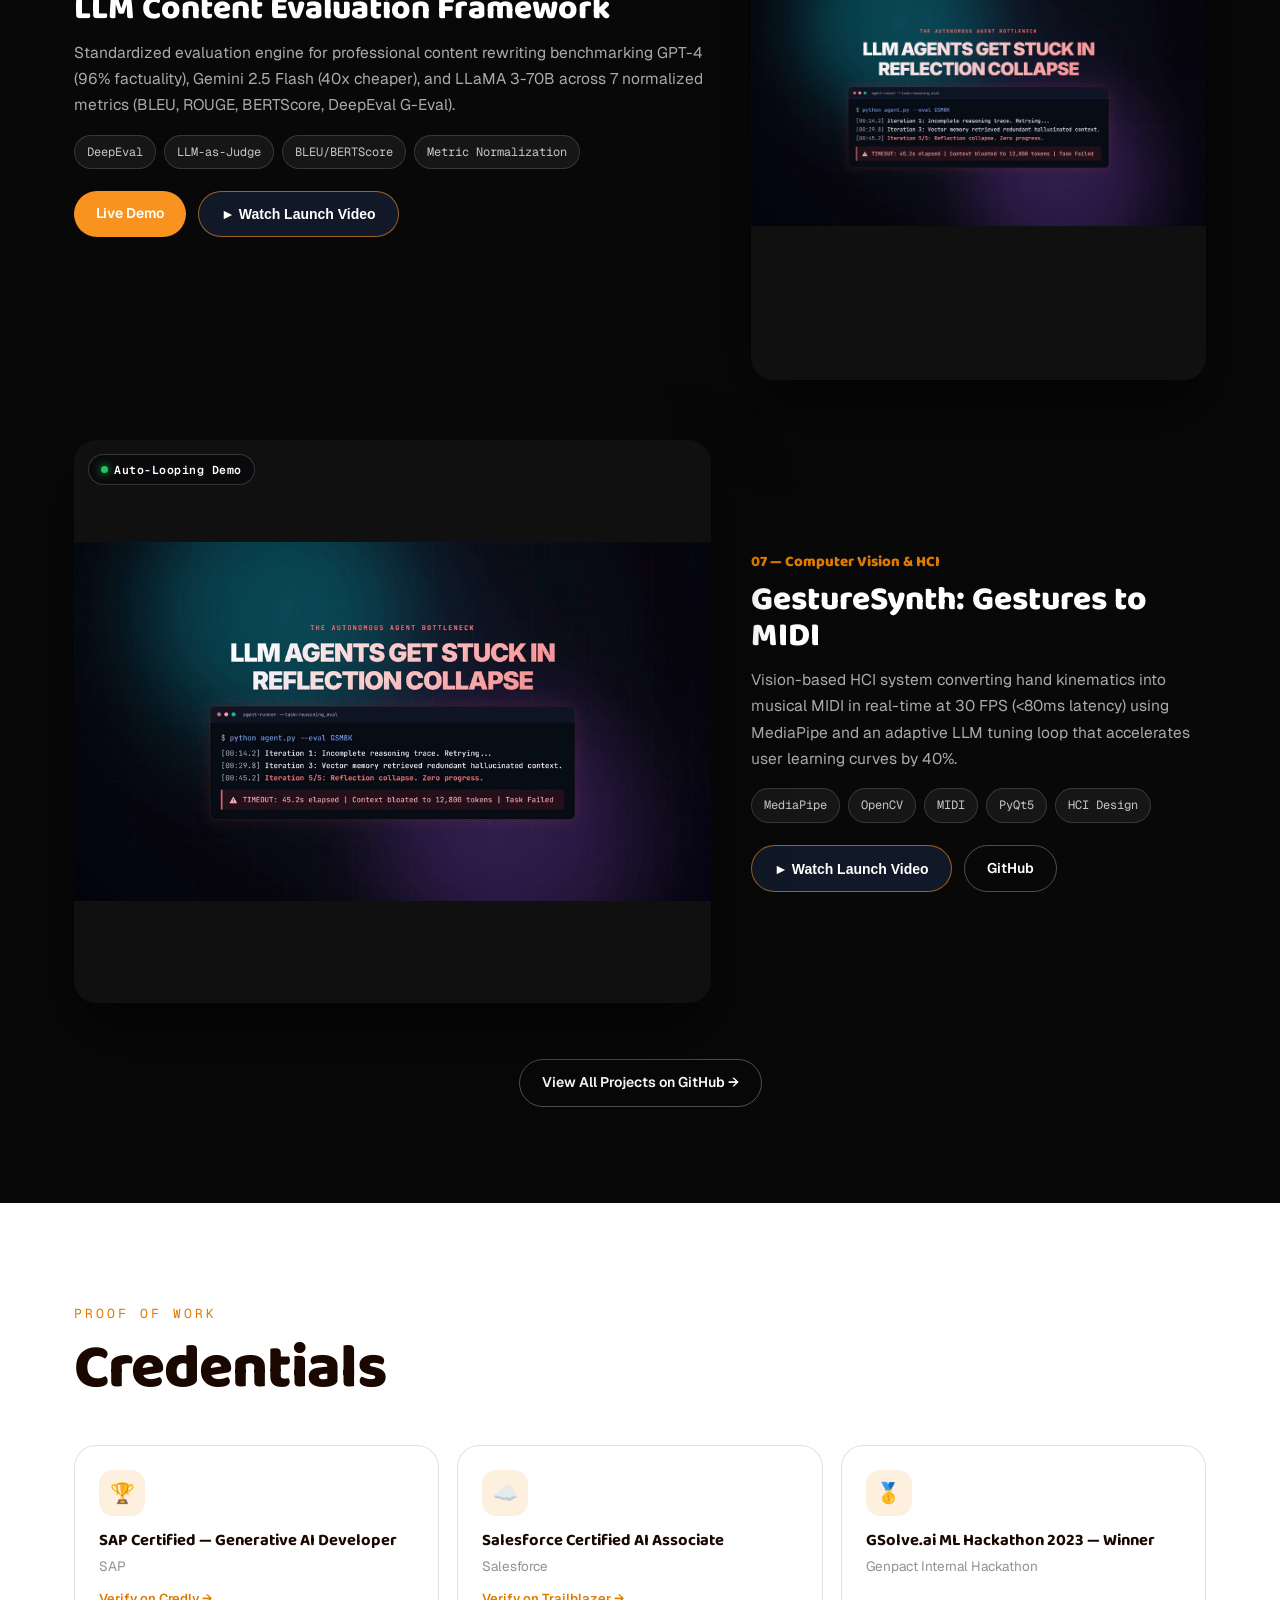
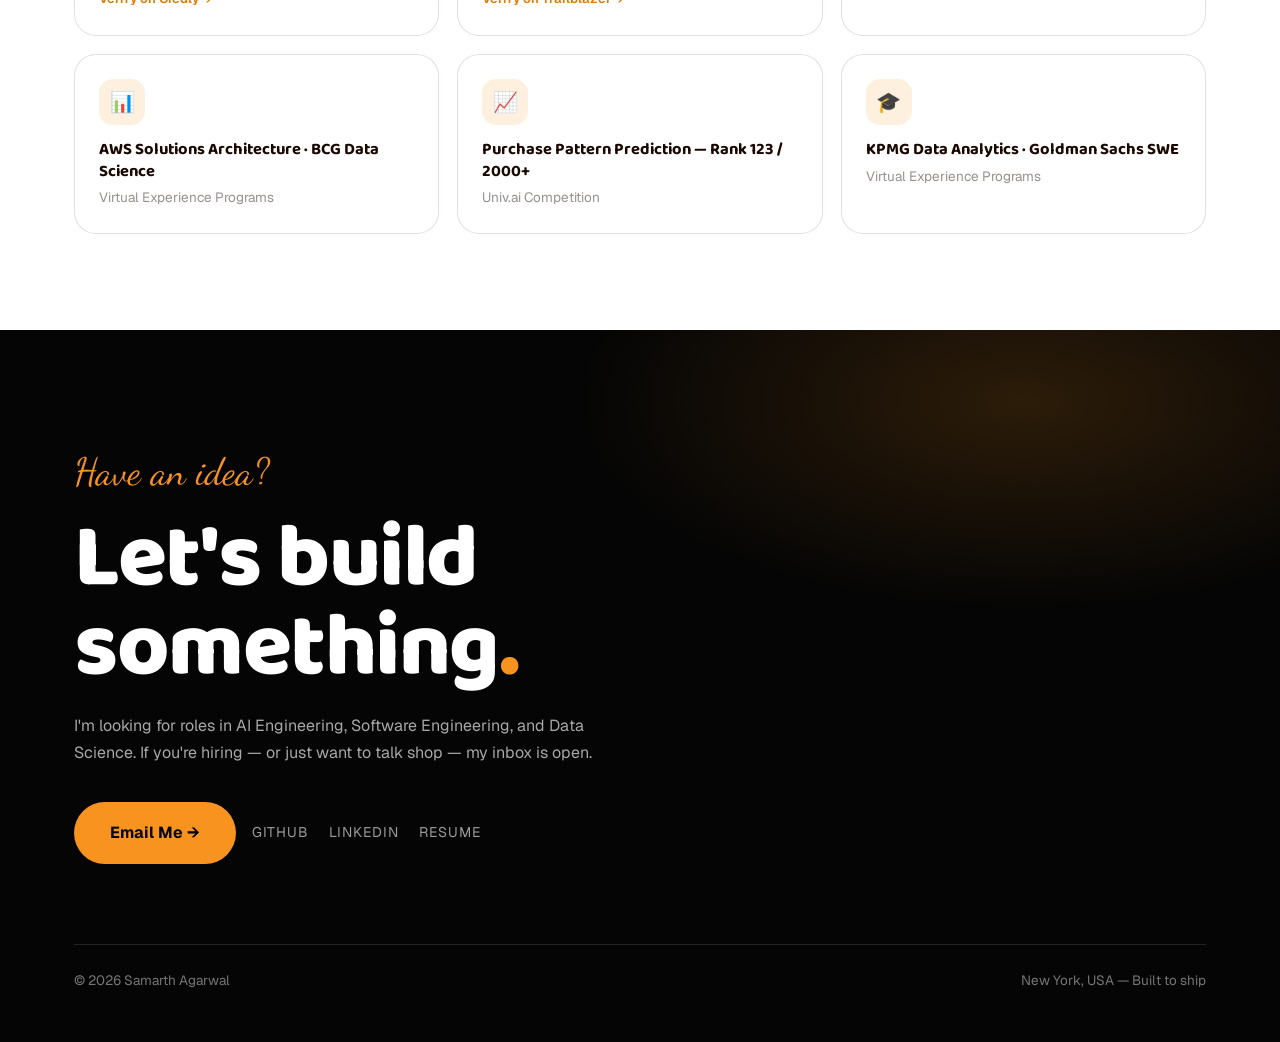
==== commit e4c18938: "fix: generate proper auto-looping gif previews from brag videos and update html tags" ====
--- a/index.html
+++ b/index.html
@@ -682,7 +682,7 @@
 <article class="project">
 <div class="project-visual" data-demo-video="media/llmeval.mp4" data-demo-title="LLM Content Evaluation Framework" data-demo-link="https://sa-m-llm-evaluation-framework.hf.space/">
 <span class="visual-badge">Auto-Looping Demo</span>
-<img src="./images/EvalGenie.webp" alt="LLM evaluation framework dashboard" loading="lazy" width="1000" height="563">
+<img src="./media/llmeval.gif" alt="LLM evaluation framework dashboard" loading="lazy" width="1000" height="563">
 <div class="play-btn-overlay"><div class="play-circle">&#9658;</div></div>
 </div>
 <div>
@@ -700,7 +700,7 @@
 <article class="project">
 <div class="project-visual" data-demo-video="media/gesturesynth.mp4" data-demo-title="GestureSynth: Gestures to Real-Time MIDI" data-demo-link="https://github.com/samarth70/A-Vision-Based-Hand-Gesture-System-for-Expressive-Musical-Performance">
 <span class="visual-badge">Auto-Looping Demo</span>
-<img src="./images/GestureSynth.webp" alt="GestureSynth hand gesture to MIDI" loading="lazy" width="1000" height="563">
+<img src="./media/gesturesynth.gif" alt="GestureSynth hand gesture to MIDI" loading="lazy" width="1000" height="563">
 <div class="play-btn-overlay"><div class="play-circle">&#9658;</div></div>
 </div>
 <div>
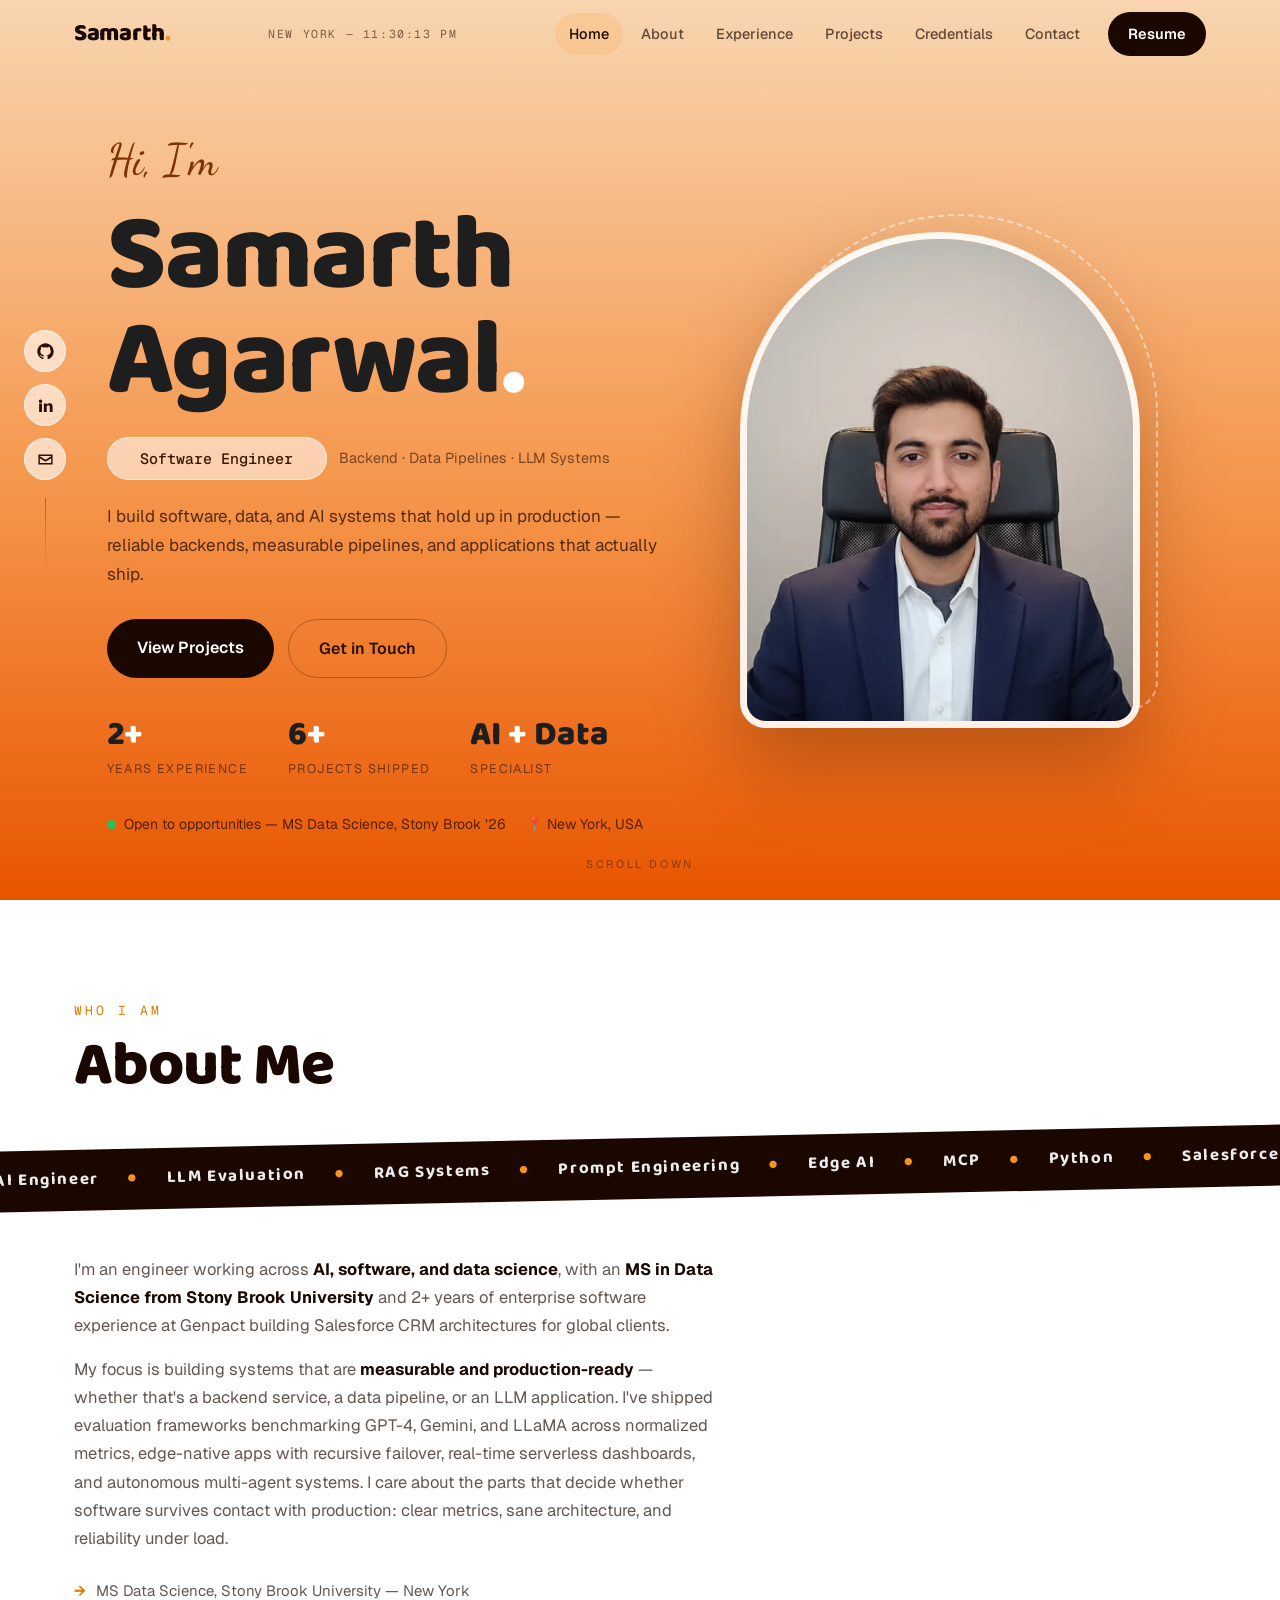
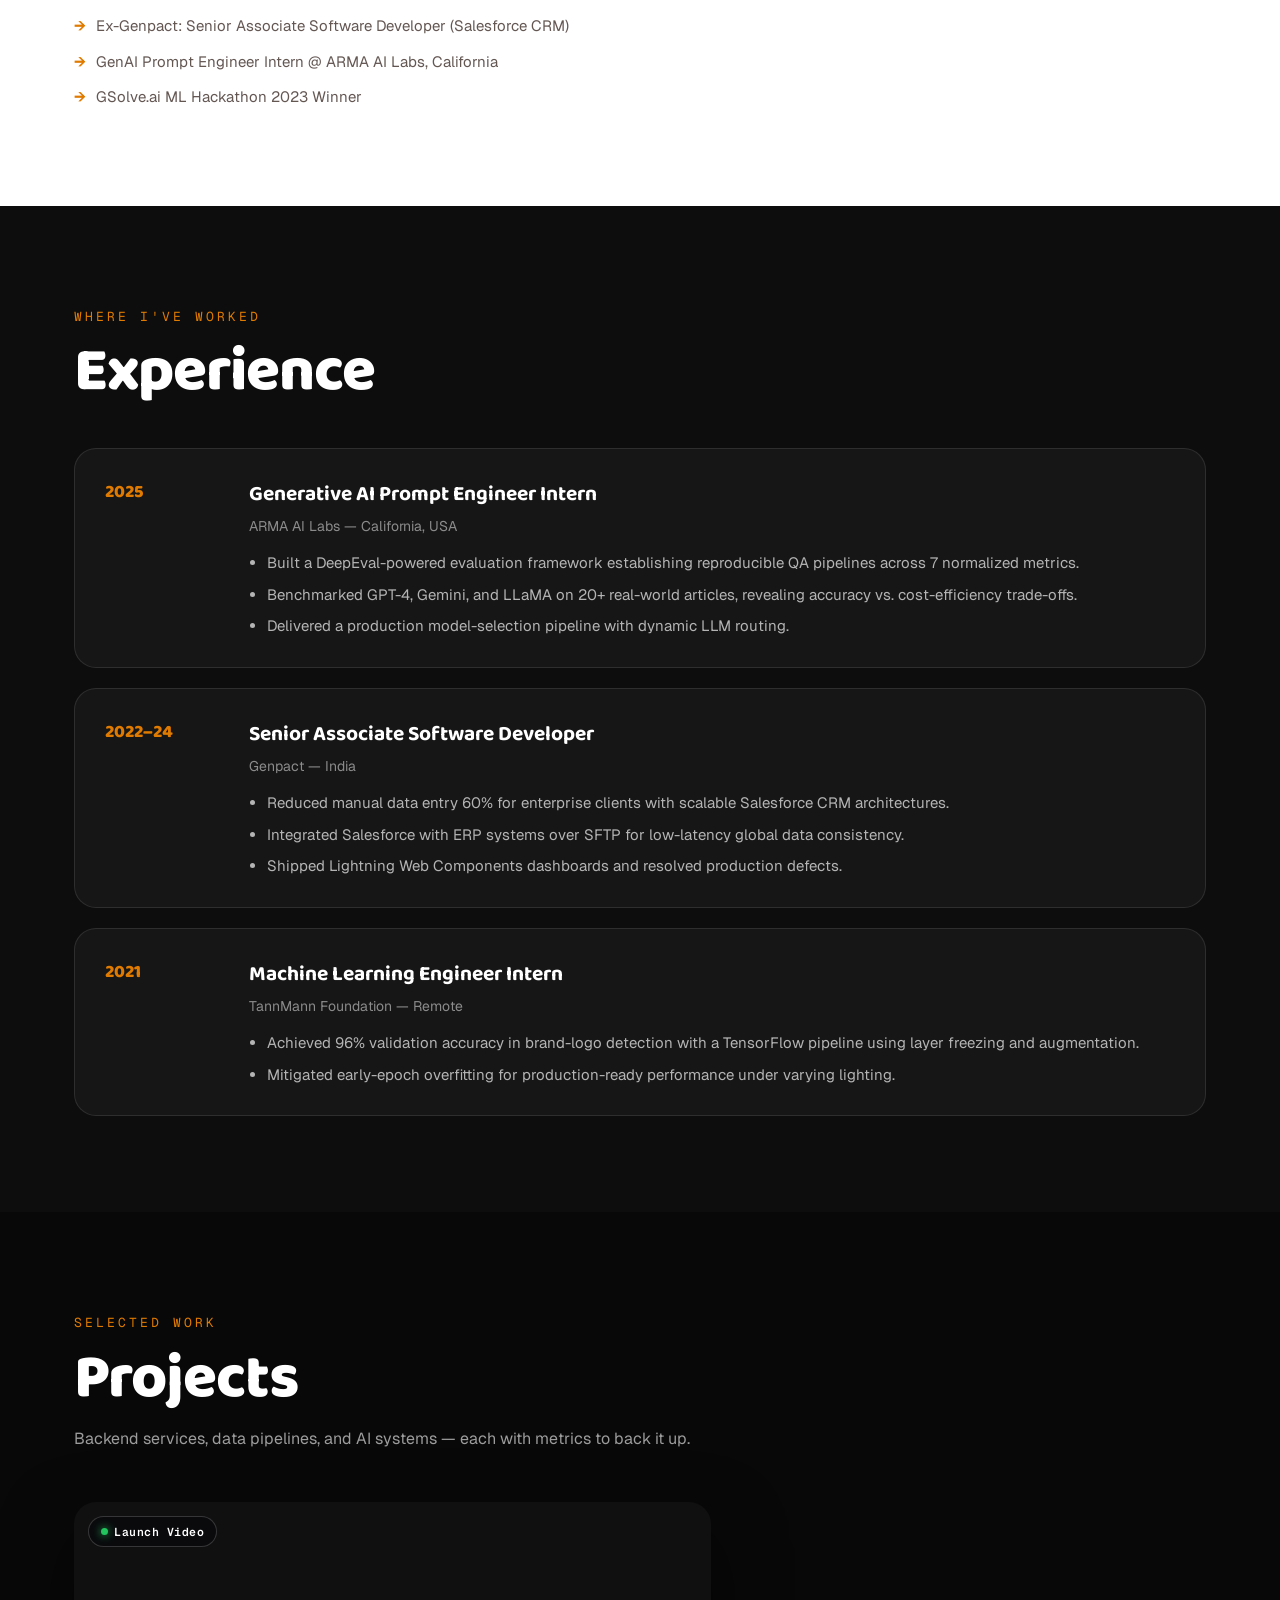
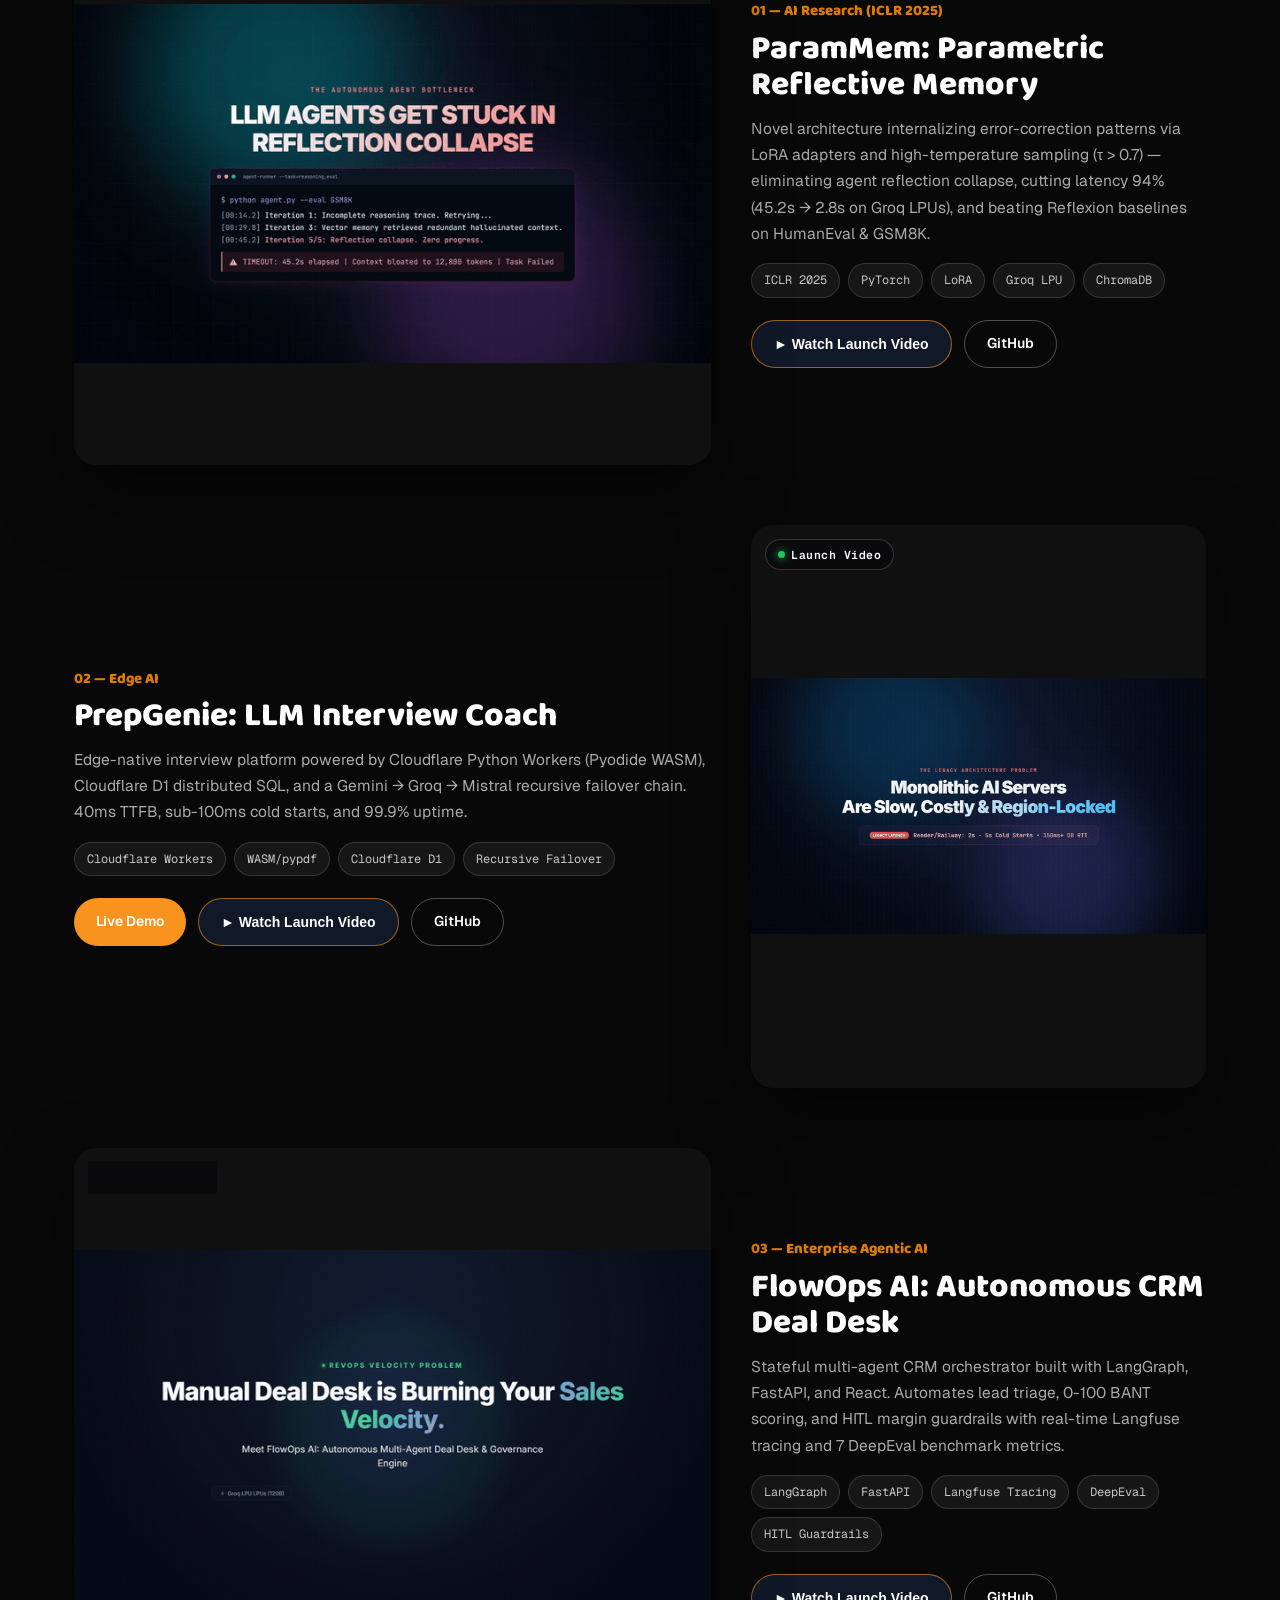
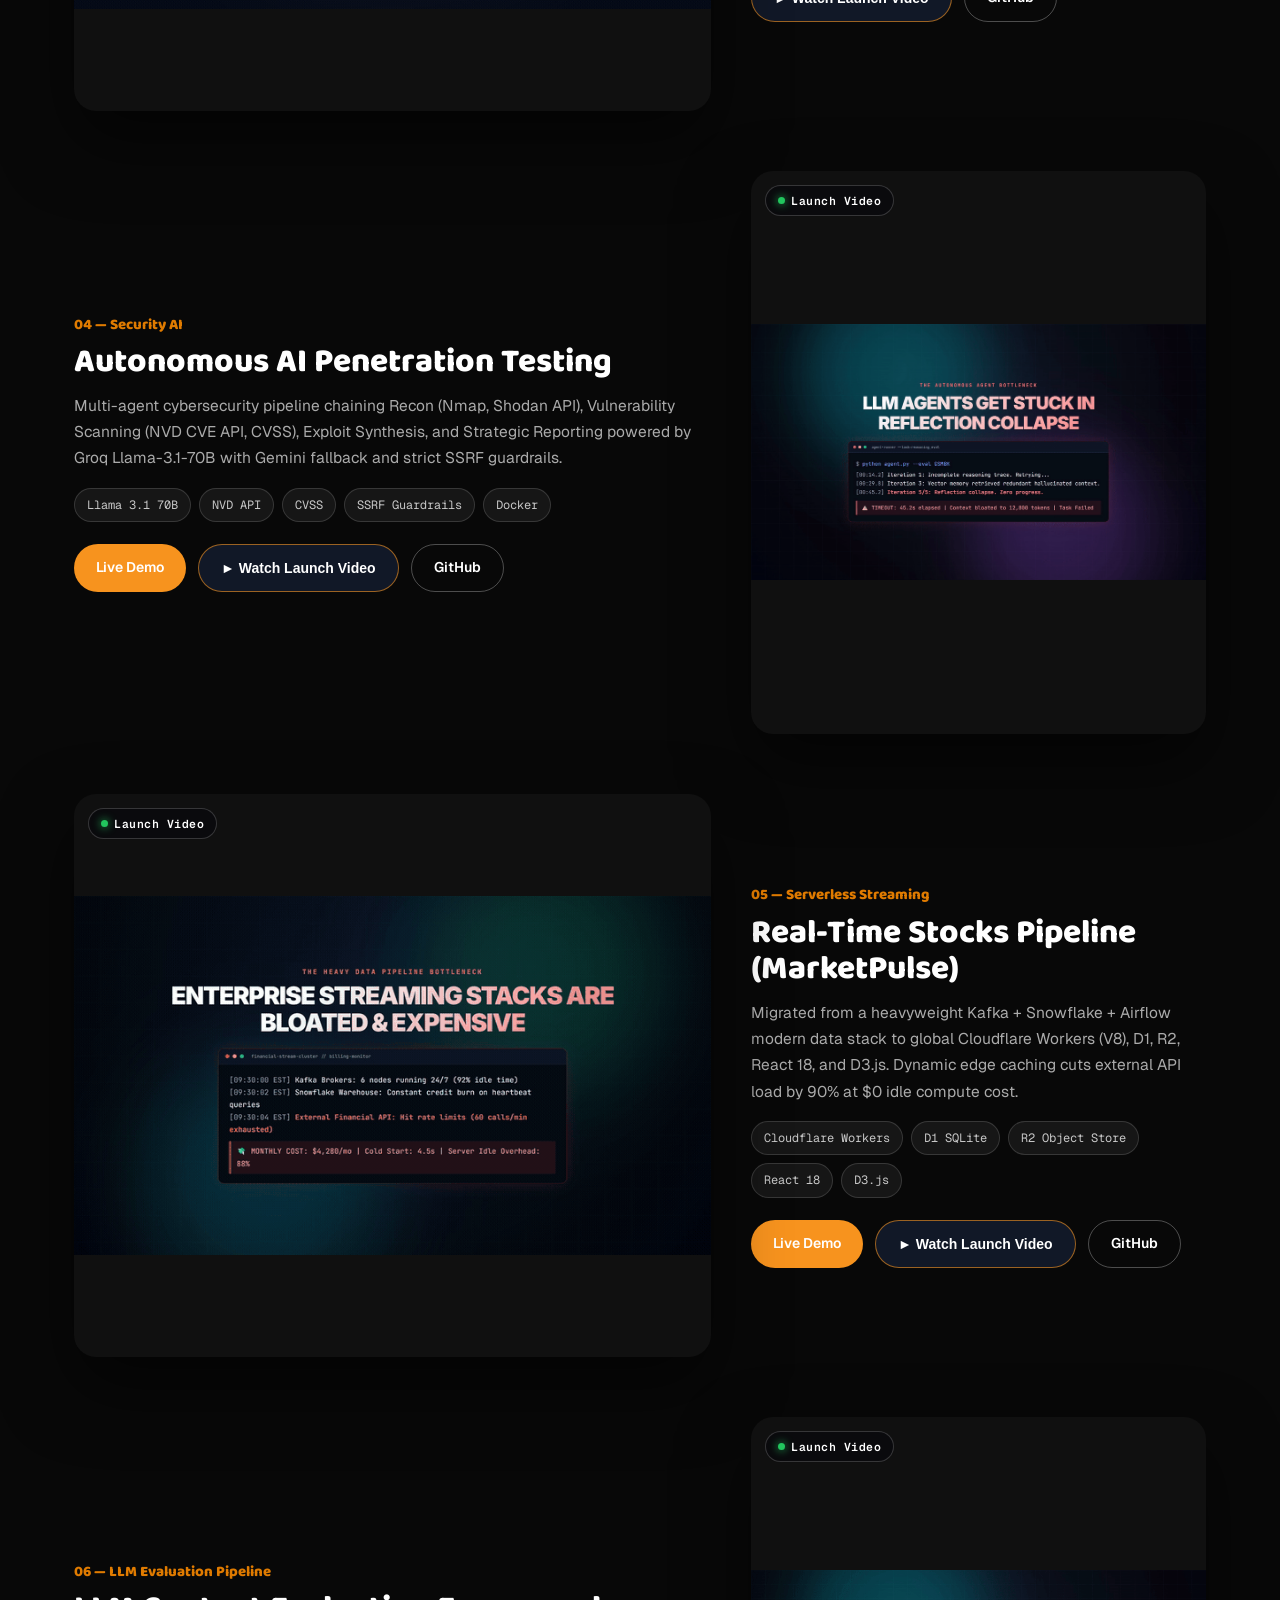
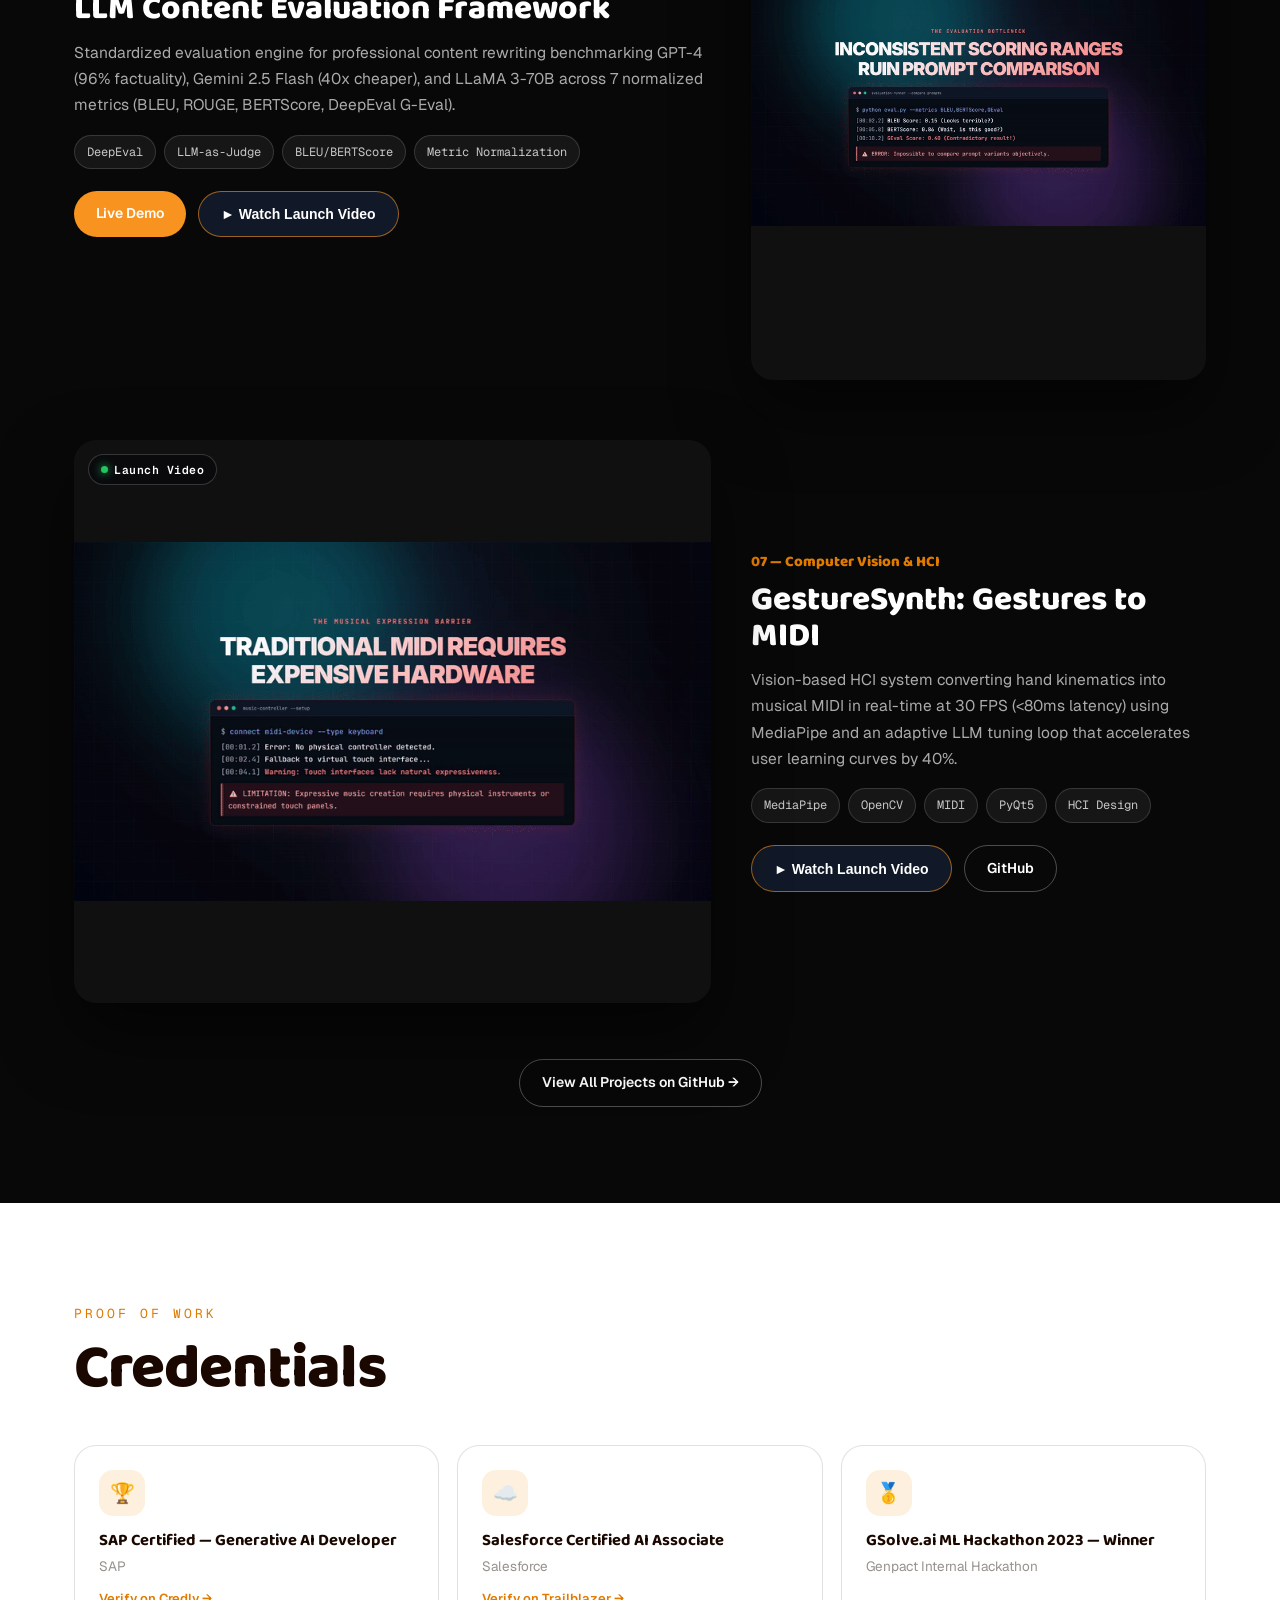
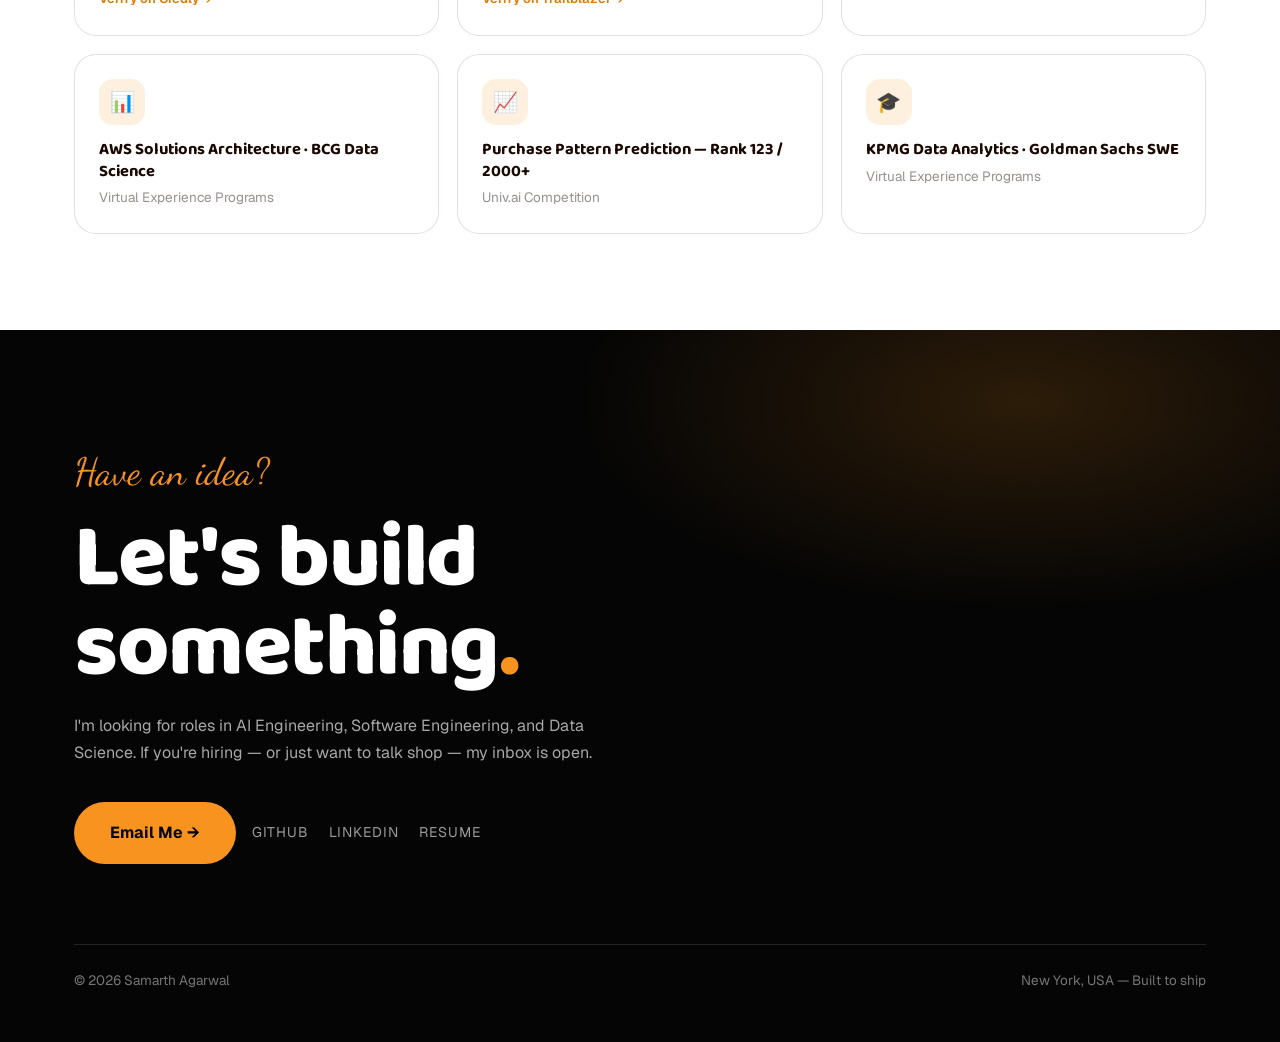
==== commit 10887b94: "style: changed 'Auto-Looping Demo' badge text to 'Launch Video'" ====
--- a/index.html
+++ b/index.html
@@ -588,7 +588,7 @@
 
 <article class="project">
 <div class="project-visual" data-demo-video="media/parammem.mp4" data-demo-title="ParamMem: Augmenting Language Agents with Parametric Reflective Memory (ICLR 2025)" data-demo-link="https://github.com/samarth70/ParamMem">
-<span class="visual-badge">Auto-Looping Demo</span>
+<span class="visual-badge">Launch Video</span>
 <img src="./media/parammem.gif" alt="ParamMem research dashboard demo" loading="lazy" width="1000" height="563">
 <div class="play-btn-overlay"><div class="play-circle">&#9658;</div></div>
 </div>
@@ -606,7 +606,7 @@
 
 <article class="project">
 <div class="project-visual" data-demo-video="media/prepgenie.mp4" data-demo-title="PrepGenie: Edge-Native AI Interview Preparation Platform" data-demo-link="https://prepgenie.pages.dev/">
-<span class="visual-badge">Auto-Looping Demo</span>
+<span class="visual-badge">Launch Video</span>
 <img src="./media/prepgenie.gif" alt="PrepGenie interview coach interface" loading="lazy" width="1000" height="563">
 <div class="play-btn-overlay"><div class="play-circle">&#9658;</div></div>
 </div>
@@ -625,7 +625,7 @@
 
 <article class="project">
 <div class="project-visual" data-demo-video="media/flowops.mp4" data-demo-title="FlowOps AI: Autonomous Agentic CRM Deal Desk & Evaluation Suite" data-demo-link="https://github.com/samarth70/flowops-ai">
-<span class="visual-badge">Auto-Looping Demo</span>
+<span class="visual-badge">Launch Video</span>
 <img src="./media/flowops.gif" alt="FlowOps AI Deal Desk Interface" loading="lazy" width="1000" height="563">
 <div class="play-btn-overlay"><div class="play-circle">&#9658;</div></div>
 </div>
@@ -643,7 +643,7 @@
 
 <article class="project">
 <div class="project-visual" data-demo-video="media/pentest.mp4" data-demo-title="Autonomous AI Penetration Testing Framework" data-demo-link="https://github.com/samarth70/AI-Pentest-Scanner">
-<span class="visual-badge">Auto-Looping Demo</span>
+<span class="visual-badge">Launch Video</span>
 <img src="./media/pentest.gif" alt="AI penetration testing framework" loading="lazy" width="1000" height="563">
 <div class="play-btn-overlay"><div class="play-circle">&#9658;</div></div>
 </div>
@@ -662,7 +662,7 @@
 
 <article class="project">
 <div class="project-visual" data-demo-video="media/stocksdash.mp4" data-demo-title="MarketPulse: Real-Time Financial Streaming Pipeline" data-demo-link="https://marketpulse-91t.pages.dev/">
-<span class="visual-badge">Auto-Looping Demo</span>
+<span class="visual-badge">Launch Video</span>
 <img src="./media/stocksdash.gif" alt="Real-time stocks dashboard" loading="lazy" width="1000" height="563">
 <div class="play-btn-overlay"><div class="play-circle">&#9658;</div></div>
 </div>
@@ -681,7 +681,7 @@
 
 <article class="project">
 <div class="project-visual" data-demo-video="media/llmeval.mp4" data-demo-title="LLM Content Evaluation Framework" data-demo-link="https://sa-m-llm-evaluation-framework.hf.space/">
-<span class="visual-badge">Auto-Looping Demo</span>
+<span class="visual-badge">Launch Video</span>
 <img src="./media/llmeval.gif" alt="LLM evaluation framework dashboard" loading="lazy" width="1000" height="563">
 <div class="play-btn-overlay"><div class="play-circle">&#9658;</div></div>
 </div>
@@ -699,7 +699,7 @@
 
 <article class="project">
 <div class="project-visual" data-demo-video="media/gesturesynth.mp4" data-demo-title="GestureSynth: Gestures to Real-Time MIDI" data-demo-link="https://github.com/samarth70/A-Vision-Based-Hand-Gesture-System-for-Expressive-Musical-Performance">
-<span class="visual-badge">Auto-Looping Demo</span>
+<span class="visual-badge">Launch Video</span>
 <img src="./media/gesturesynth.gif" alt="GestureSynth hand gesture to MIDI" loading="lazy" width="1000" height="563">
 <div class="play-btn-overlay"><div class="play-circle">&#9658;</div></div>
 </div>
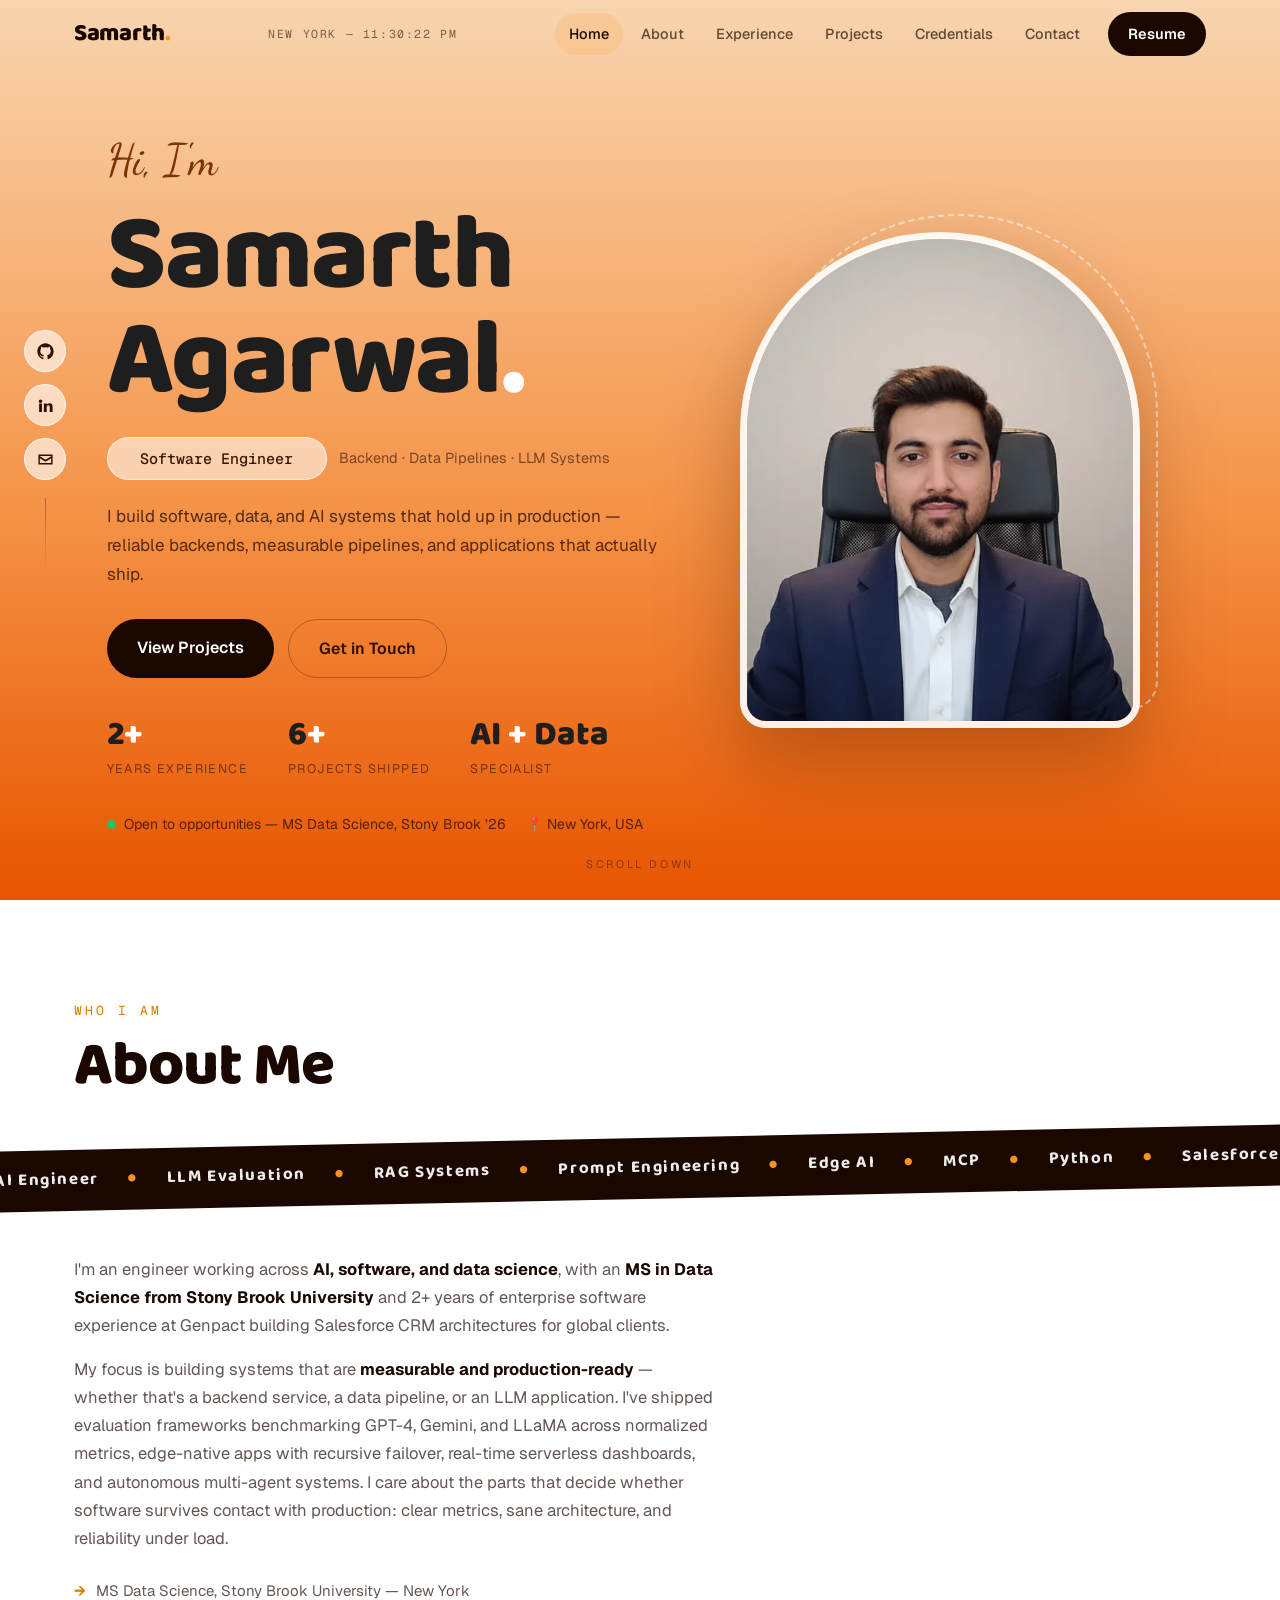
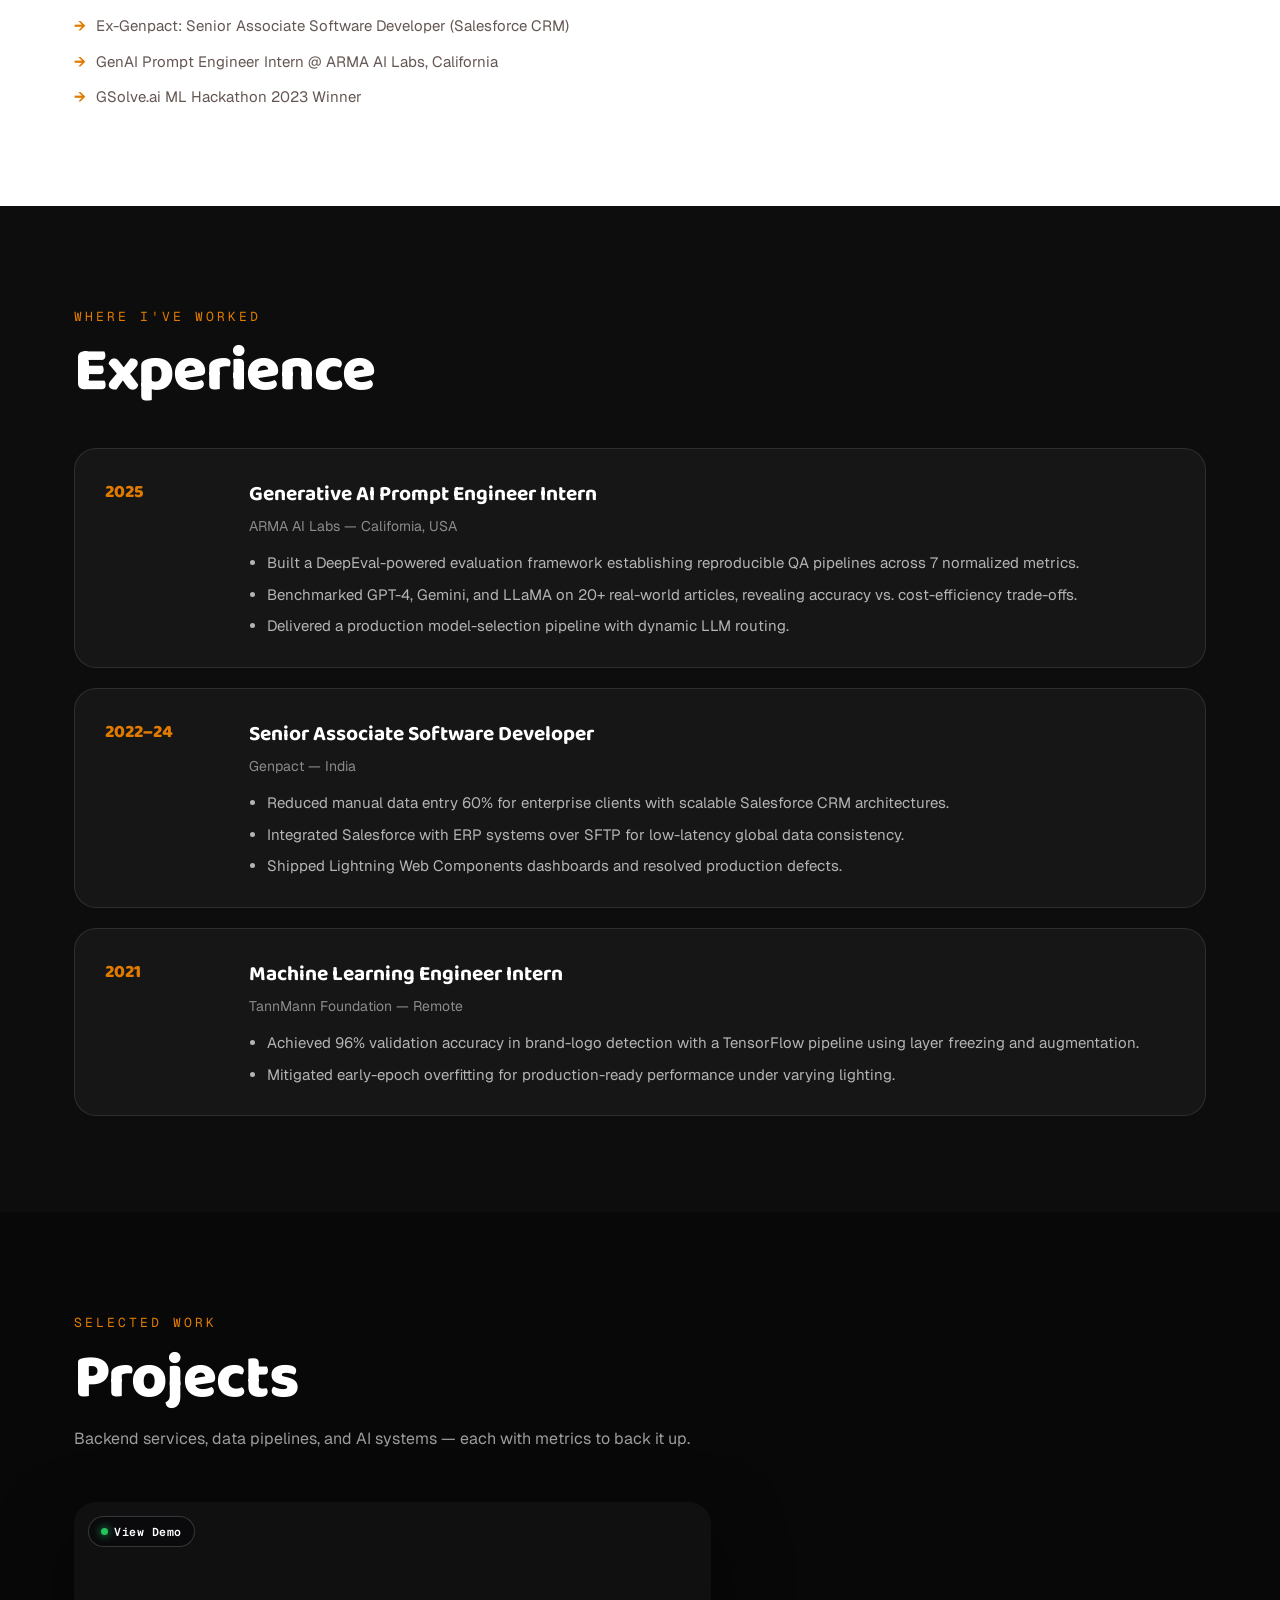
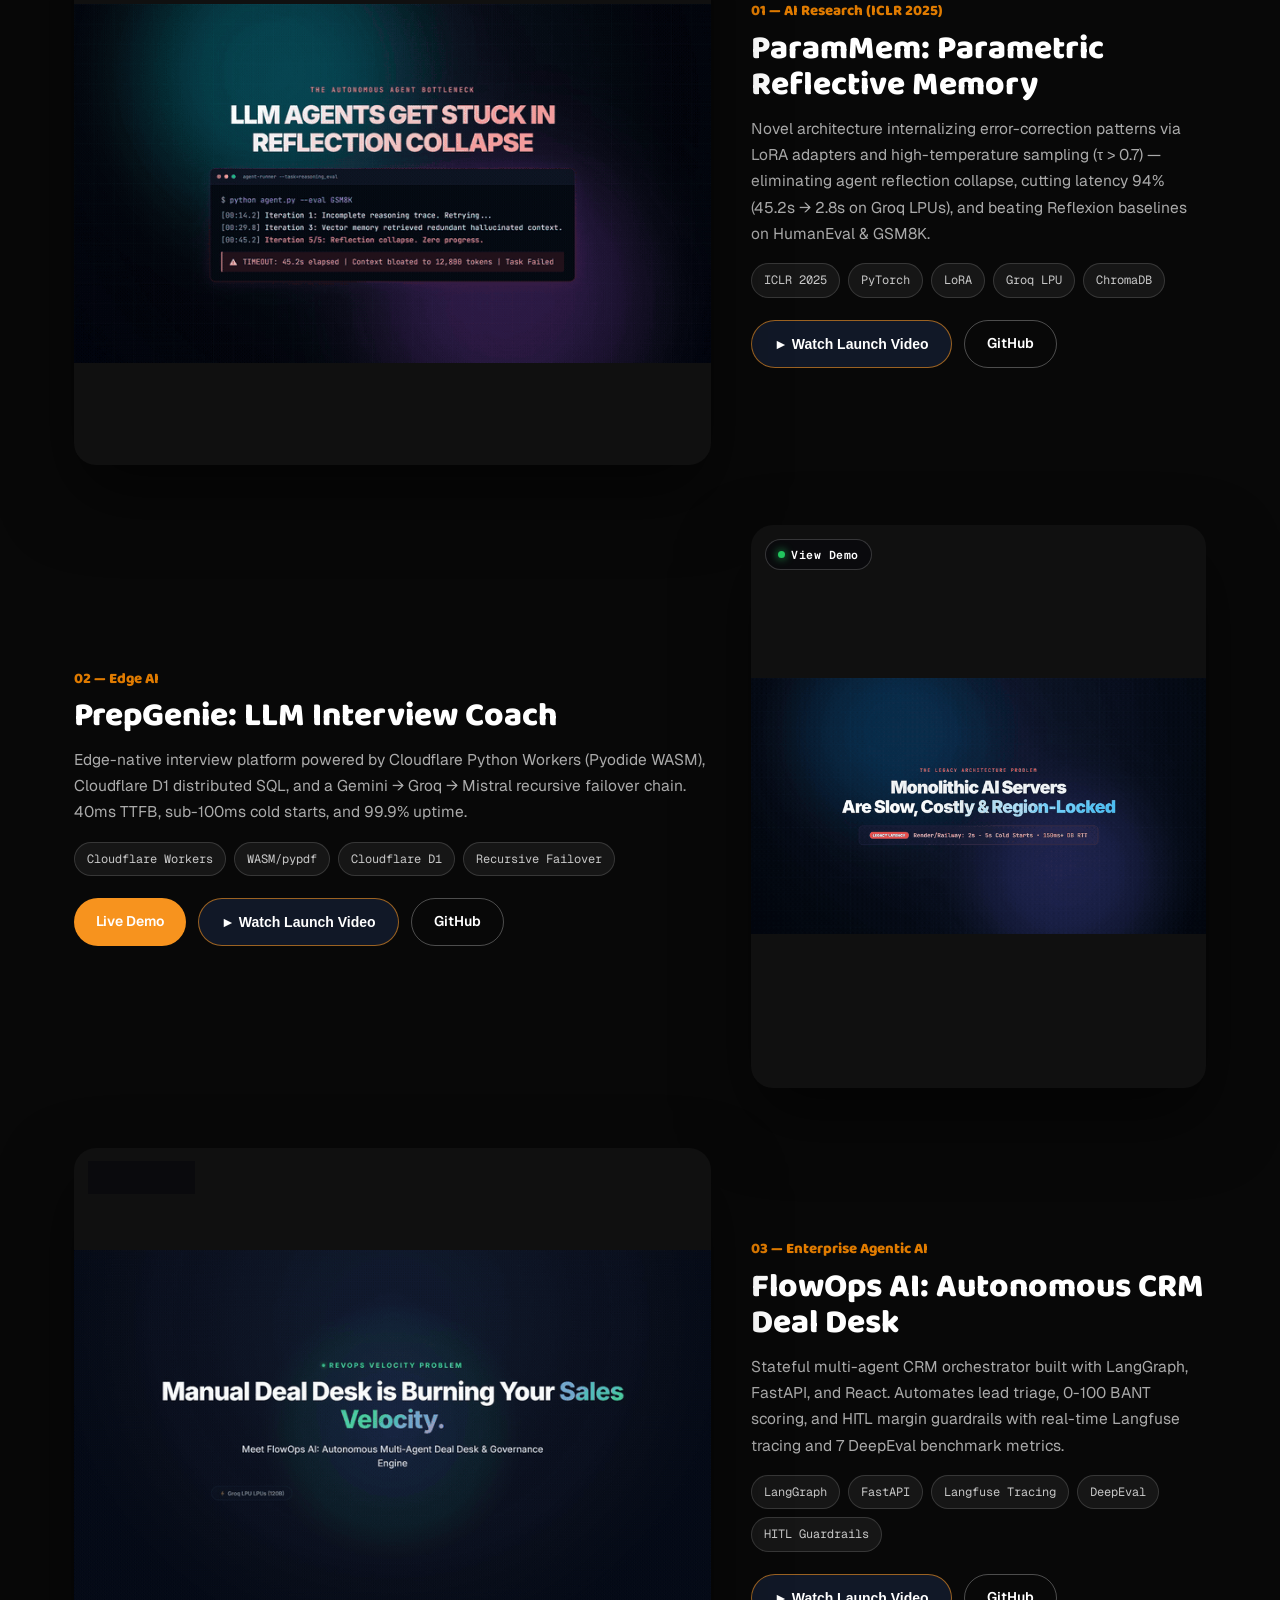
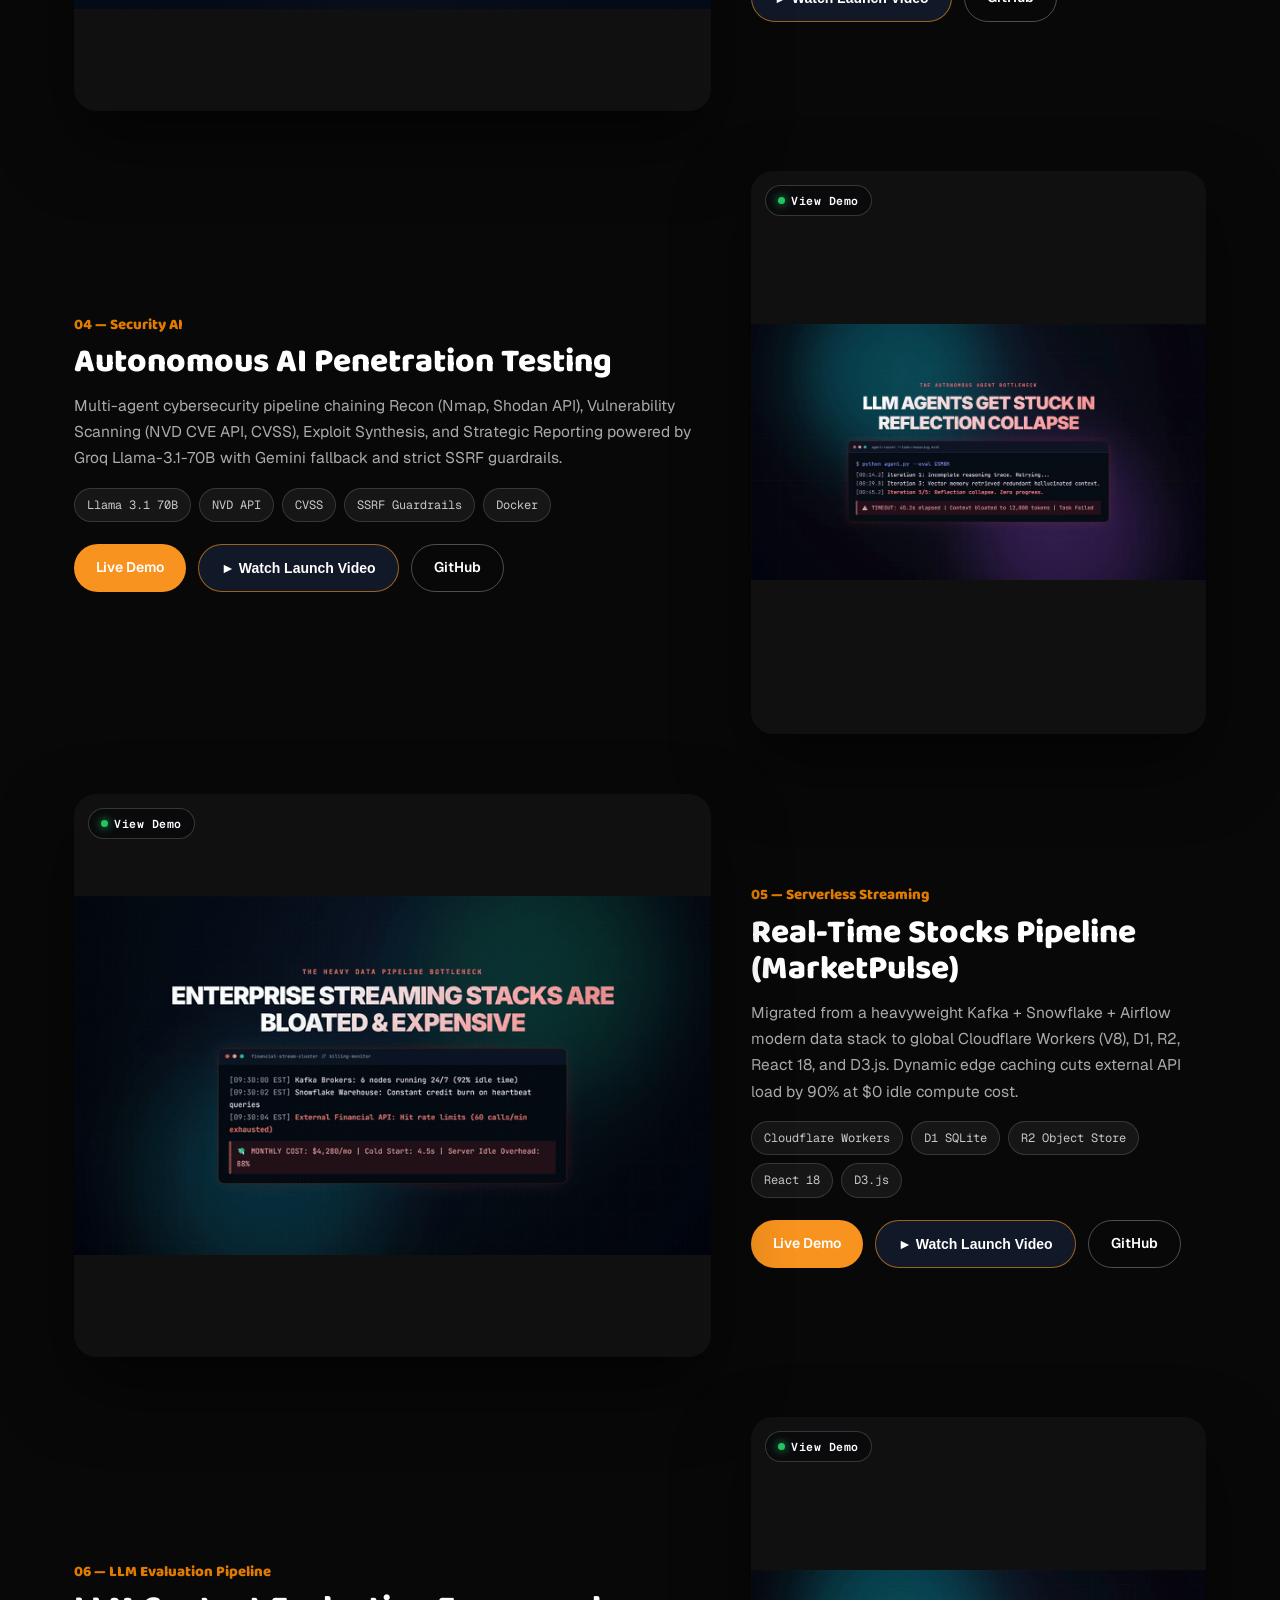
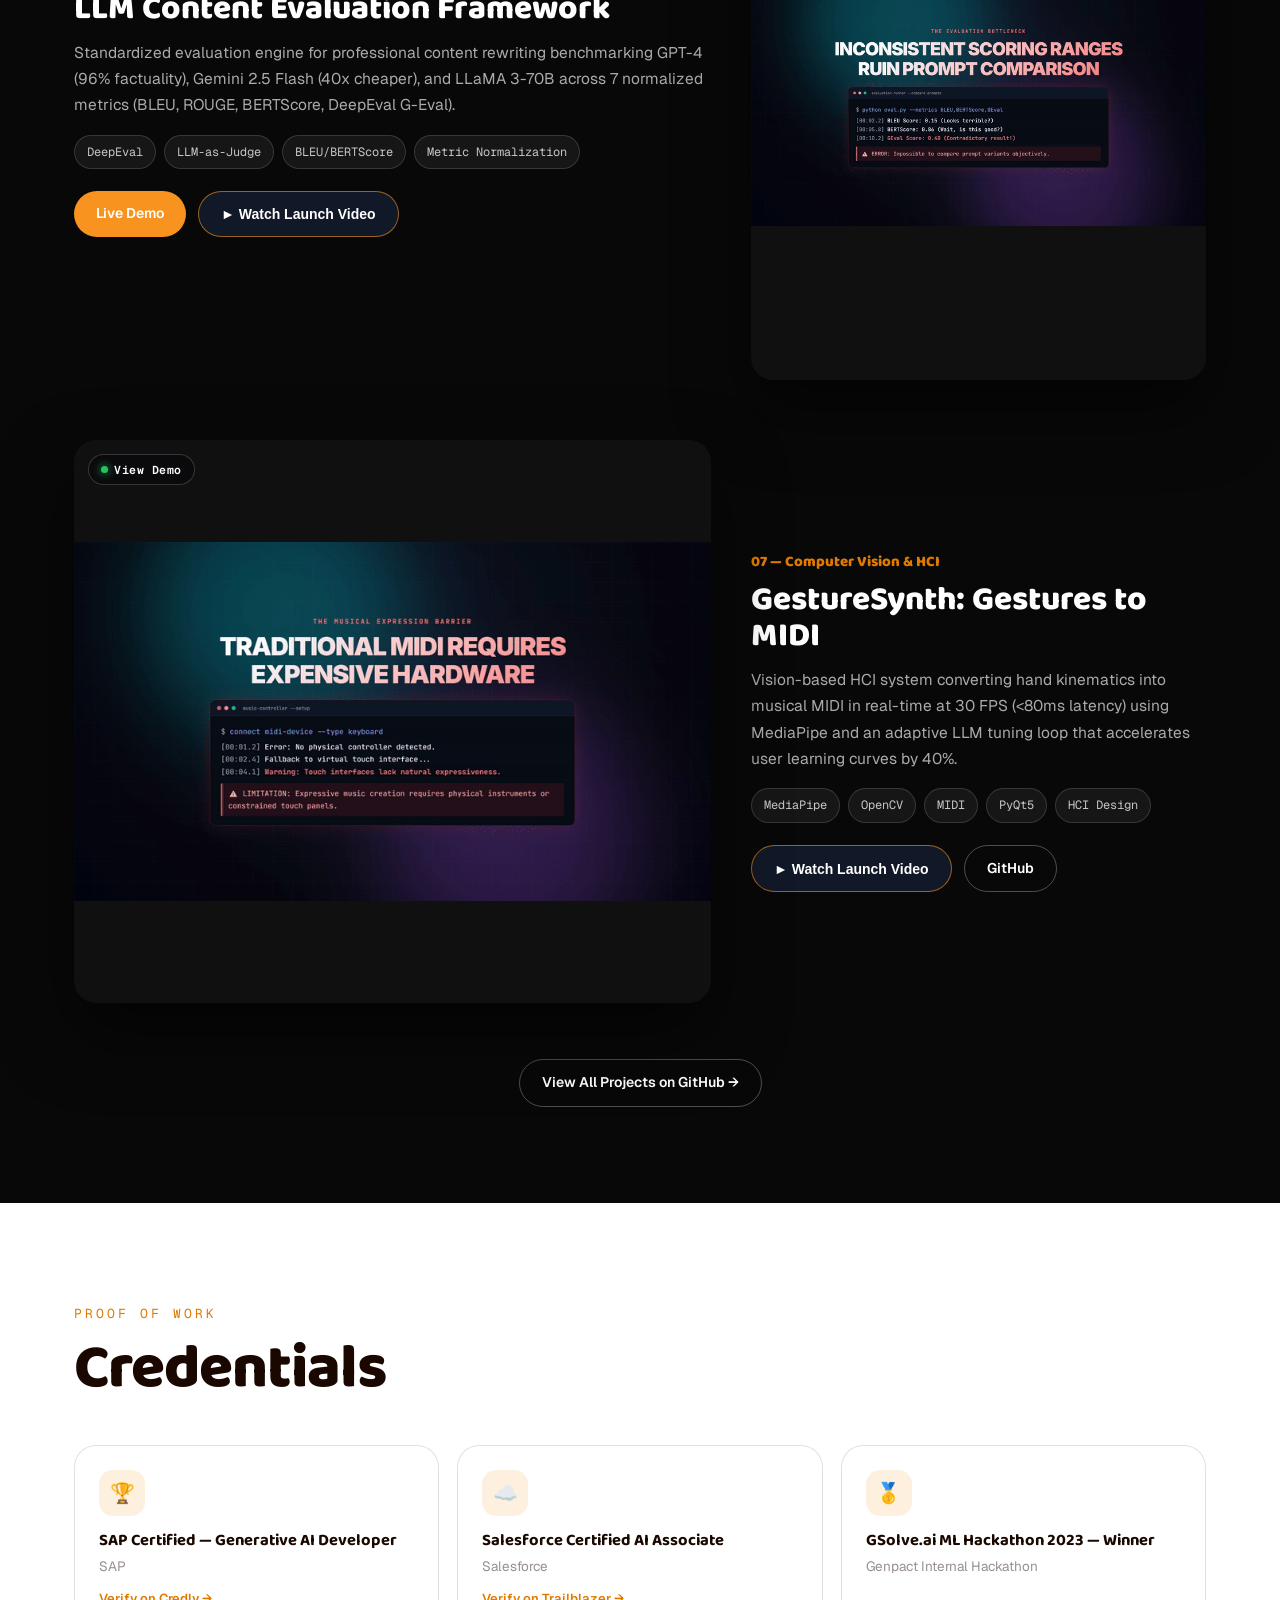
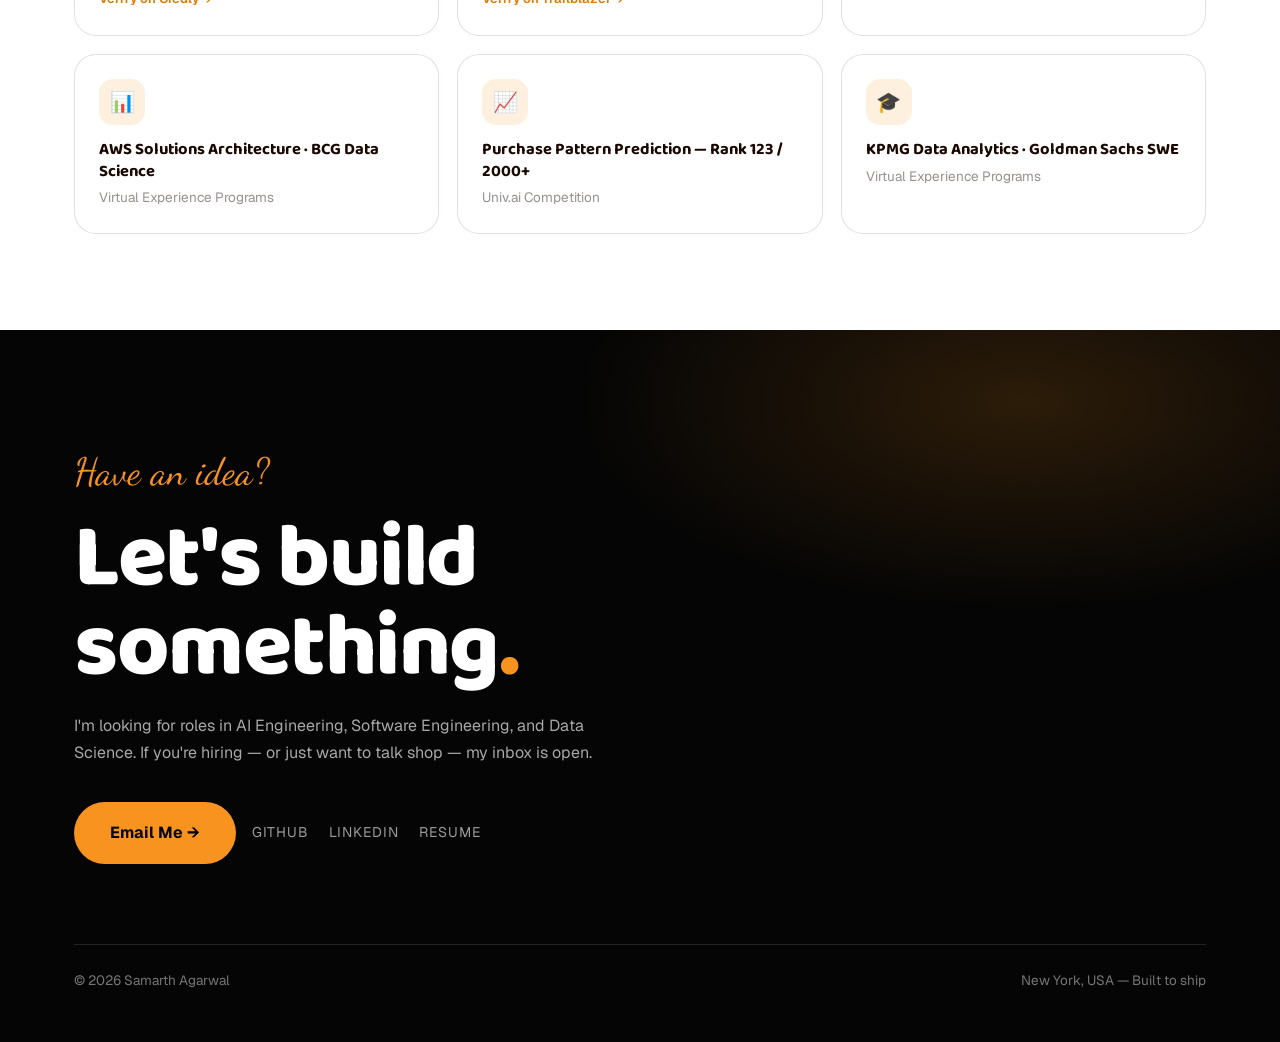
==== commit 5e98ae83: "style: changed badge text to 'View Demo'" ====
--- a/index.html
+++ b/index.html
@@ -588,7 +588,7 @@
 
 <article class="project">
 <div class="project-visual" data-demo-video="media/parammem.mp4" data-demo-title="ParamMem: Augmenting Language Agents with Parametric Reflective Memory (ICLR 2025)" data-demo-link="https://github.com/samarth70/ParamMem">
-<span class="visual-badge">Launch Video</span>
+<span class="visual-badge">View Demo</span>
 <img src="./media/parammem.gif" alt="ParamMem research dashboard demo" loading="lazy" width="1000" height="563">
 <div class="play-btn-overlay"><div class="play-circle">&#9658;</div></div>
 </div>
@@ -606,7 +606,7 @@
 
 <article class="project">
 <div class="project-visual" data-demo-video="media/prepgenie.mp4" data-demo-title="PrepGenie: Edge-Native AI Interview Preparation Platform" data-demo-link="https://prepgenie.pages.dev/">
-<span class="visual-badge">Launch Video</span>
+<span class="visual-badge">View Demo</span>
 <img src="./media/prepgenie.gif" alt="PrepGenie interview coach interface" loading="lazy" width="1000" height="563">
 <div class="play-btn-overlay"><div class="play-circle">&#9658;</div></div>
 </div>
@@ -625,7 +625,7 @@
 
 <article class="project">
 <div class="project-visual" data-demo-video="media/flowops.mp4" data-demo-title="FlowOps AI: Autonomous Agentic CRM Deal Desk & Evaluation Suite" data-demo-link="https://github.com/samarth70/flowops-ai">
-<span class="visual-badge">Launch Video</span>
+<span class="visual-badge">View Demo</span>
 <img src="./media/flowops.gif" alt="FlowOps AI Deal Desk Interface" loading="lazy" width="1000" height="563">
 <div class="play-btn-overlay"><div class="play-circle">&#9658;</div></div>
 </div>
@@ -643,7 +643,7 @@
 
 <article class="project">
 <div class="project-visual" data-demo-video="media/pentest.mp4" data-demo-title="Autonomous AI Penetration Testing Framework" data-demo-link="https://github.com/samarth70/AI-Pentest-Scanner">
-<span class="visual-badge">Launch Video</span>
+<span class="visual-badge">View Demo</span>
 <img src="./media/pentest.gif" alt="AI penetration testing framework" loading="lazy" width="1000" height="563">
 <div class="play-btn-overlay"><div class="play-circle">&#9658;</div></div>
 </div>
@@ -662,7 +662,7 @@
 
 <article class="project">
 <div class="project-visual" data-demo-video="media/stocksdash.mp4" data-demo-title="MarketPulse: Real-Time Financial Streaming Pipeline" data-demo-link="https://marketpulse-91t.pages.dev/">
-<span class="visual-badge">Launch Video</span>
+<span class="visual-badge">View Demo</span>
 <img src="./media/stocksdash.gif" alt="Real-time stocks dashboard" loading="lazy" width="1000" height="563">
 <div class="play-btn-overlay"><div class="play-circle">&#9658;</div></div>
 </div>
@@ -681,7 +681,7 @@
 
 <article class="project">
 <div class="project-visual" data-demo-video="media/llmeval.mp4" data-demo-title="LLM Content Evaluation Framework" data-demo-link="https://sa-m-llm-evaluation-framework.hf.space/">
-<span class="visual-badge">Launch Video</span>
+<span class="visual-badge">View Demo</span>
 <img src="./media/llmeval.gif" alt="LLM evaluation framework dashboard" loading="lazy" width="1000" height="563">
 <div class="play-btn-overlay"><div class="play-circle">&#9658;</div></div>
 </div>
@@ -699,7 +699,7 @@
 
 <article class="project">
 <div class="project-visual" data-demo-video="media/gesturesynth.mp4" data-demo-title="GestureSynth: Gestures to Real-Time MIDI" data-demo-link="https://github.com/samarth70/A-Vision-Based-Hand-Gesture-System-for-Expressive-Musical-Performance">
-<span class="visual-badge">Launch Video</span>
+<span class="visual-badge">View Demo</span>
 <img src="./media/gesturesynth.gif" alt="GestureSynth hand gesture to MIDI" loading="lazy" width="1000" height="563">
 <div class="play-btn-overlay"><div class="play-circle">&#9658;</div></div>
 </div>
